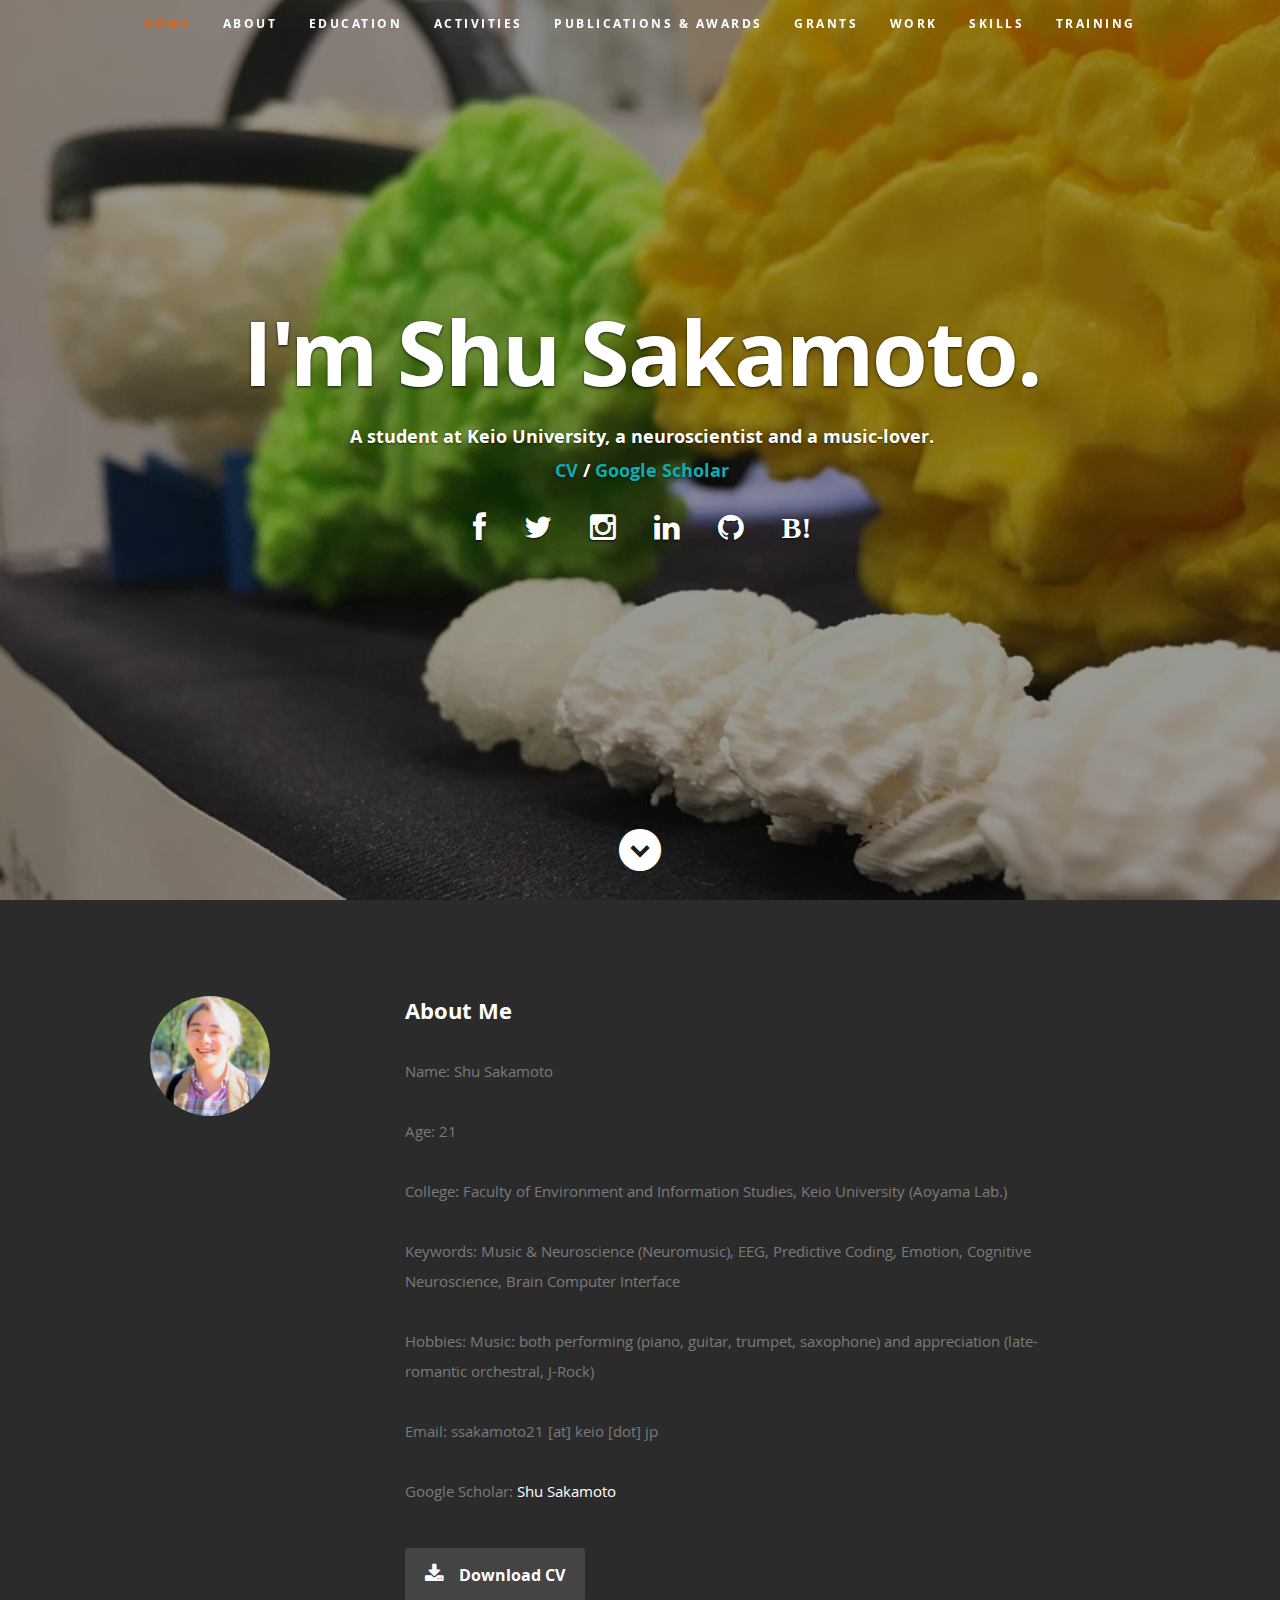
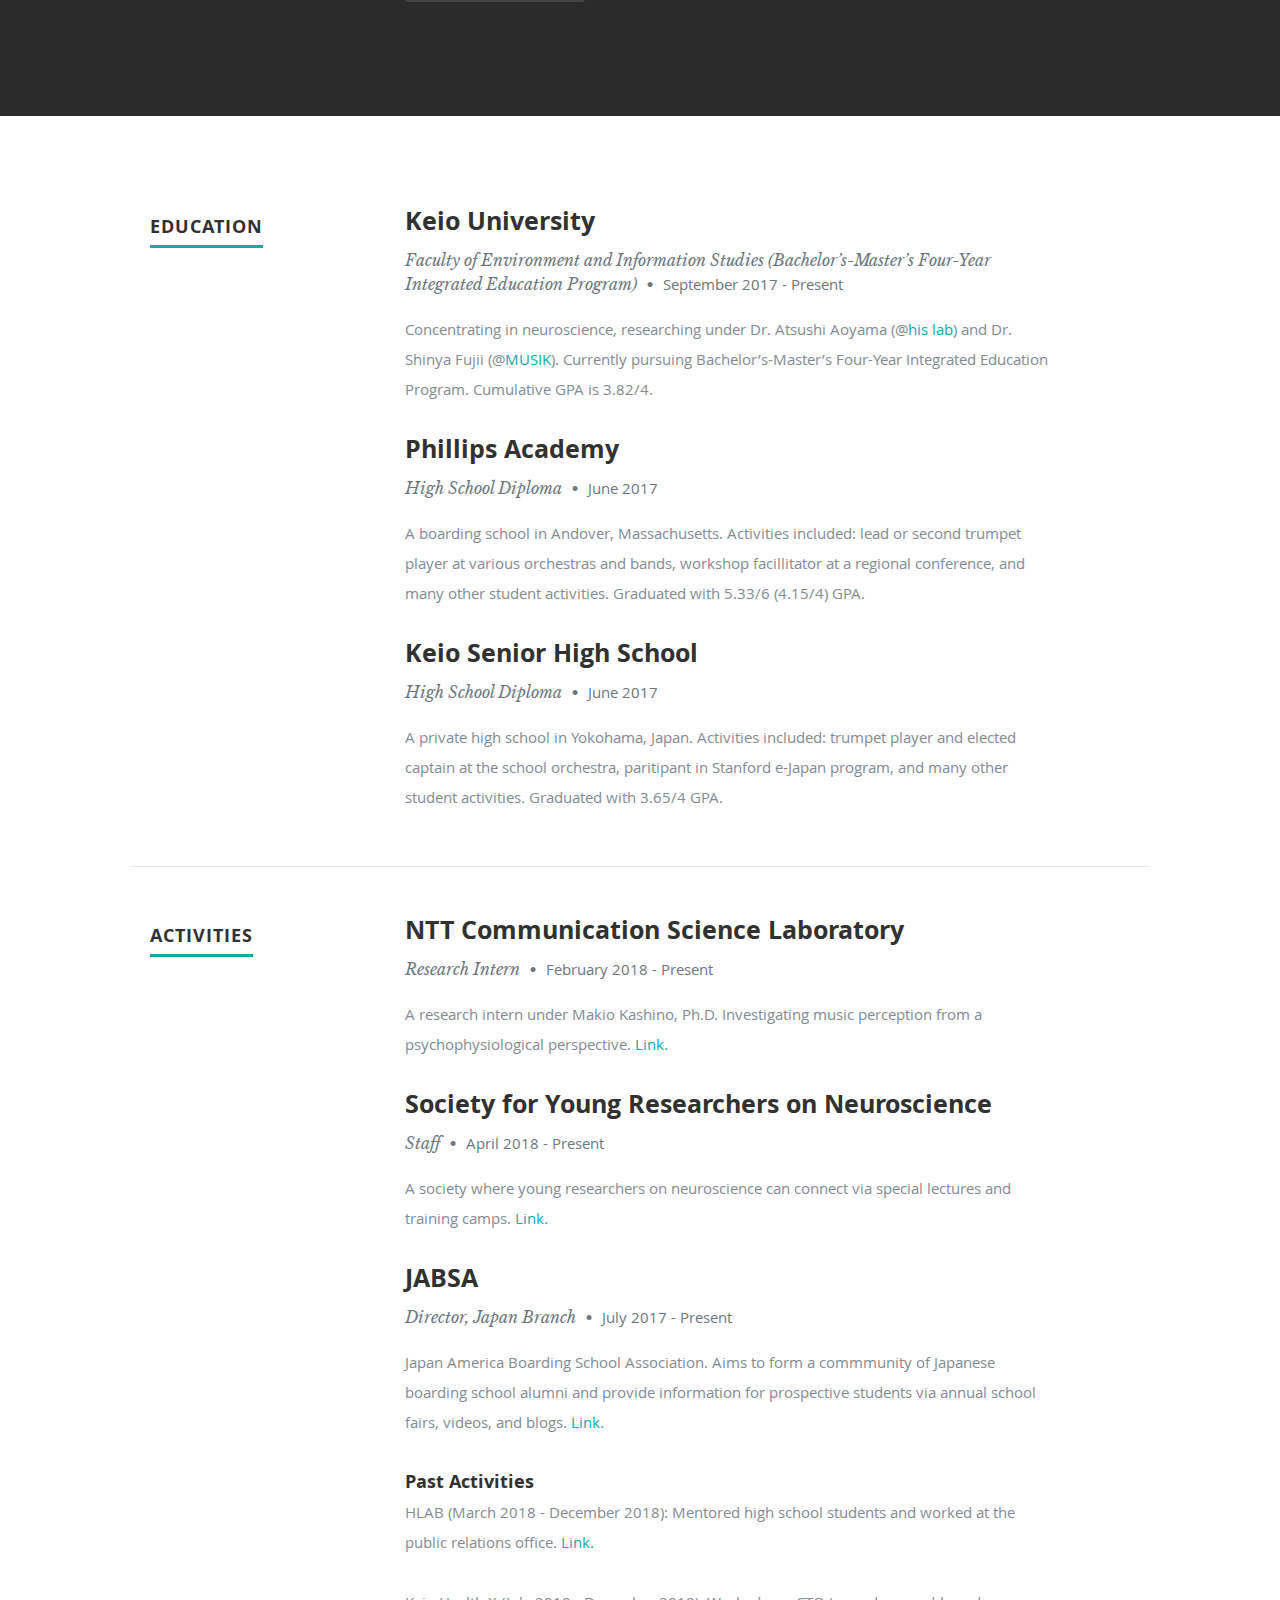
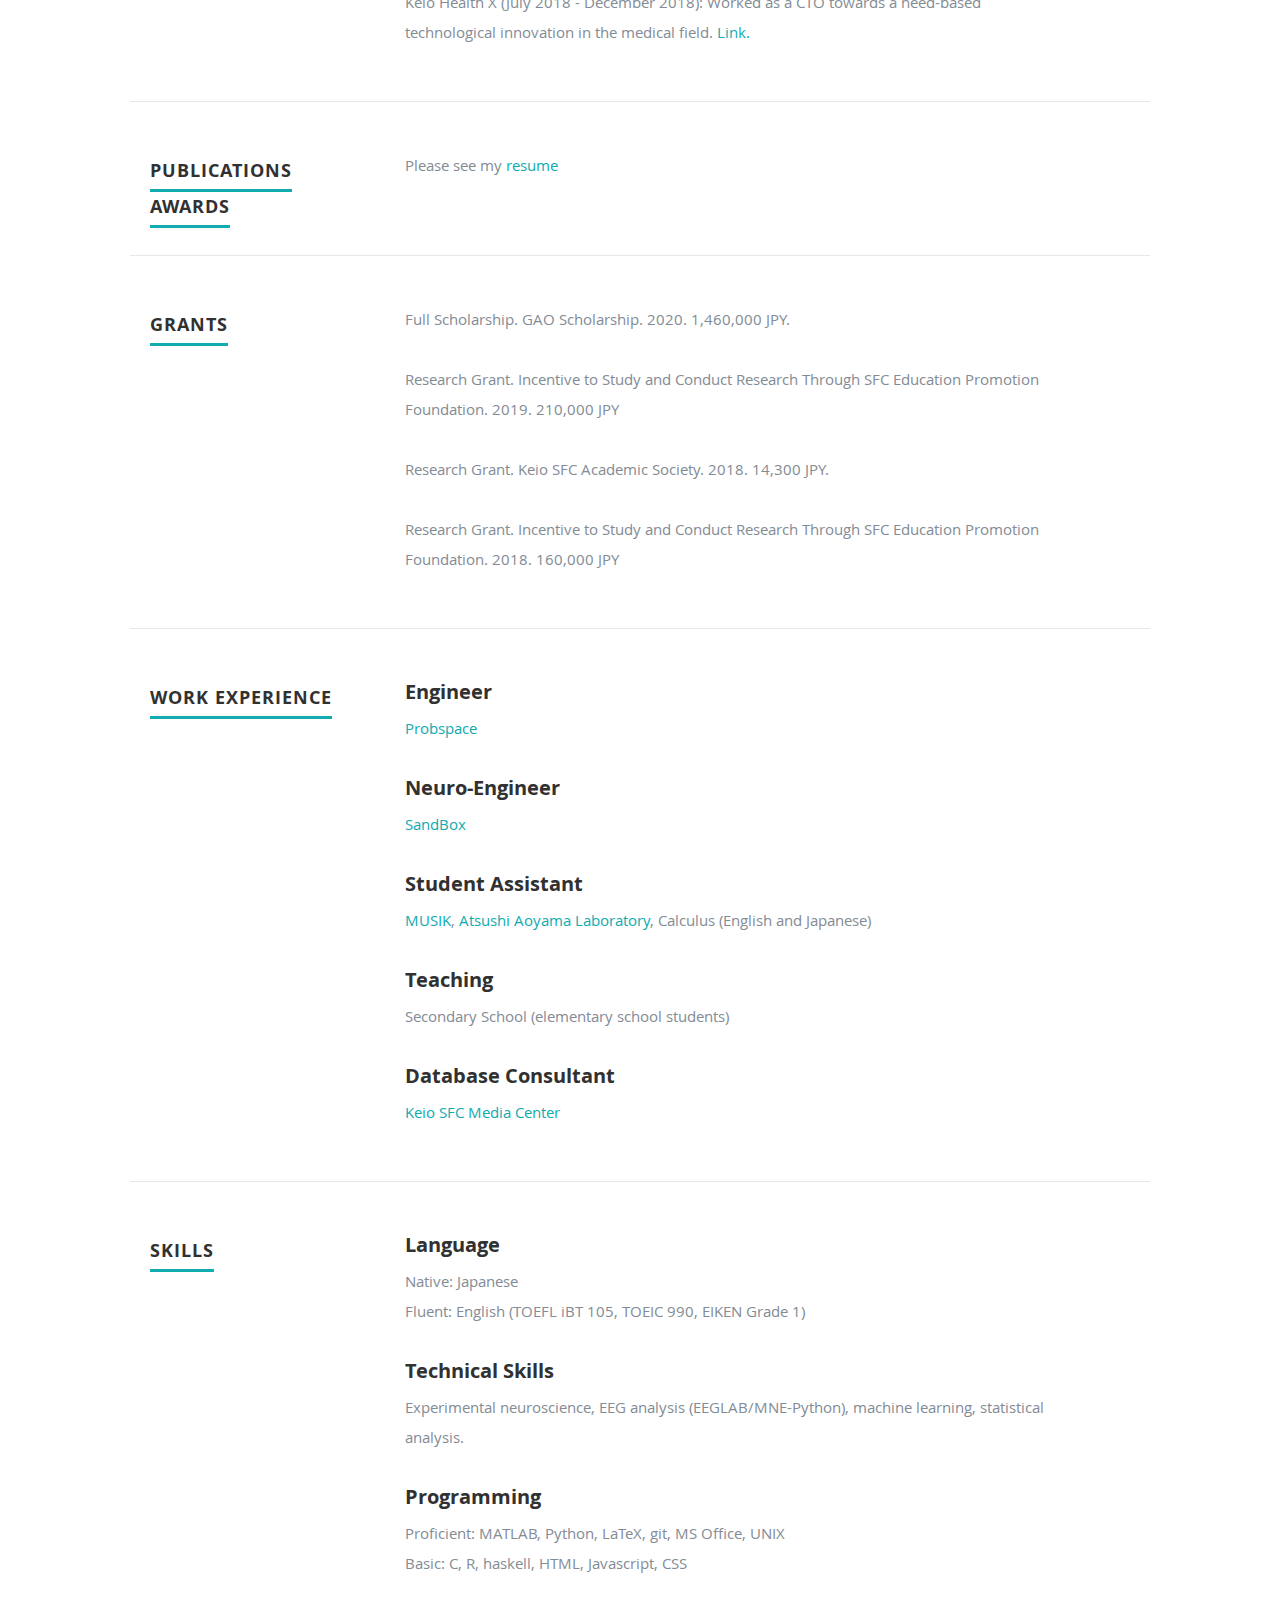
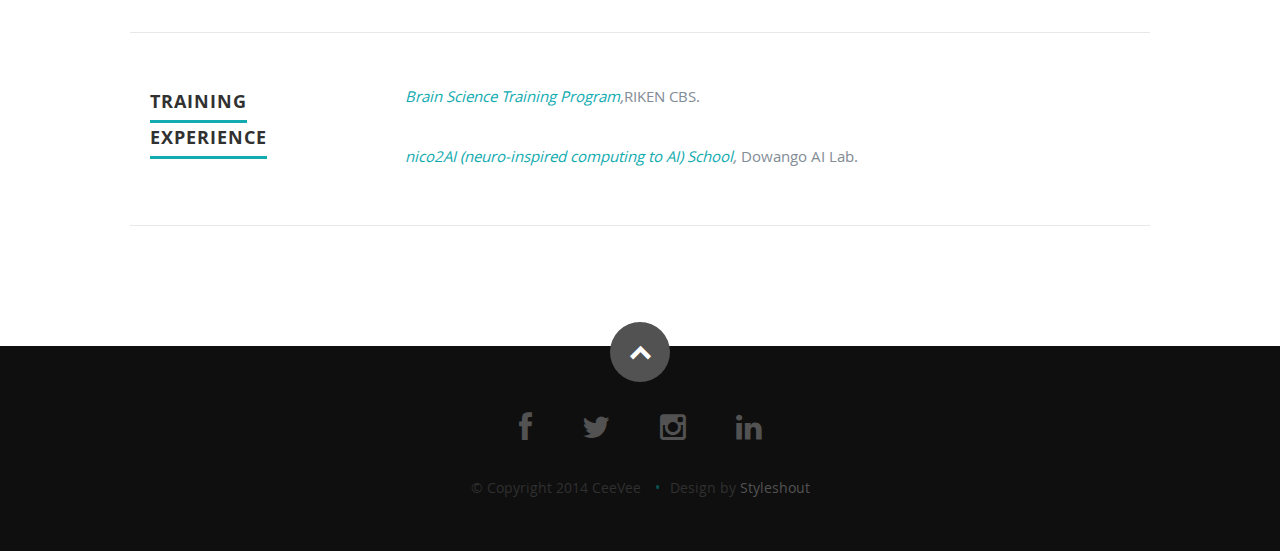
==== index.html @ ab3dbb83 "added grants" ====
<!DOCTYPE html>
<!--[if lt IE 8 ]><html class="no-js ie ie7" lang="en"> <![endif]-->
<!--[if IE 8 ]><html class="no-js ie ie8" lang="en"> <![endif]-->
<!--[if (gte IE 8)|!(IE)]><!-->
<html class="no-js" lang="en">
<!--<![endif]-->

<head>

   <!-- Global site tag (gtag.js) - Google Analytics -->
   <script async src="https://www.googletagmanager.com/gtag/js?id=UA-128370034-1"></script>
   <script>
      window.dataLayer = window.dataLayer || [];
      function gtag() { dataLayer.push(arguments); }
      gtag('js', new Date());

      gtag('config', 'UA-128370034-1');
   </script>

   <!--- Basic Page Needs
   ================================================== -->
   <meta charset="utf-8">
   <title>Shu Sakamoto - a Neuroscience Student at Keio SFC</title>
   <meta name="description"
      content="Shu Sakamoto is a student at Keio Univeristy SFC studying the relationship between music and brain. 坂本嵩は慶應義塾大学環境情報学部 (慶応SFC) で脳科学と音楽の関係について研究する学生です。">
   <meta name="keyword"
      content="坂本嵩, Shu Sakamoto, 慶応, 慶應, Keio, SFC, 慶応SFC, 慶應SFC, 脳科学, Neuroscience, 音楽, Music, Aoyama lab, 青山敦研究室, 青山研">
   <meta name="author" content="Shu Sakamoto">
   <meta property="og:title" content="Shu Sakamoto - a Neuroscience Student at Keio SFC" />
   <meta property="og:type" content="website" />
   <meta property="og:url" content="http://mosh-shu.gituhub.io" />
   <meta property="og:image" content="https://mosh-shu.github.io/images/profilepic.jpg" />
   <meta property="og:site_name" content="Shu Sakamoto - a Neuroscience Student at Keio SFC" />
   <meta property="og:description"
      content="Shu Sakamoto is a student at Keio Univeristy SFC studying the relationship between music and brain. 坂本嵩は慶應義塾大学環境情報学部 (慶応SFC) で脳科学と音楽の関係について研究する学生です。" />
   <meta name="twitter:card" content="summary_large_image" />
   <meta name="twitter:site" content="@mosh_shu" />
   <meta name="twitter:domain" content="mosh-shu.github.io" />
   <meta name="twitter:title" content="Shu Sakamoto - a Neuroscience Student at Keio SFC" />
   <meta name="twitter:description"
      content="Shu Sakamoto is a student at Keio Univeristy SFC studying the relationship between music and brain. 坂本嵩は慶應義塾大学環境情報学部 (慶応SFC) で脳科学と音楽の関係について研究する学生です。" />

   <!-- Mobile Specific Metas
   ================================================== -->
   <meta name="viewport" content="width=device-width, initial-scale=1, maximum-scale=1">

   <!-- CSS
    ================================================== -->
   <link rel="stylesheet" href="css/default.css">
   <link rel="stylesheet" href="css/layout.css">
   <link rel="stylesheet" href="css/media-queries.css">
   <link rel="stylesheet" href="css/magnific-popup.css">

   <!-- Script
   ================================================== -->
   <script src="js/modernizr.js"></script>

   <!-- Favicons
	================================================== -->
   <link rel="shortcut icon" href="favicon.png">

</head>

<body>

   <!-- Header
   ================================================== -->
   <header id="home">

      <nav id="nav-wrap">

         <a class="mobile-btn" href="#nav-wrap" title="Show navigation">Show navigation</a>
         <a class="mobile-btn" href="#" title="Hide navigation">Hide navigation</a>

         <ul id="nav" class="nav">
            <li class="current"><a class="smoothscroll" href="#home">Home</a></li>
            <li><a class="smoothscroll" href="#about">About</a></li>
            <li><a class="smoothscroll" href="#education">Education</a></li>
            <li><a class="smoothscroll" href="#activities">Activities</a></li>
            <li><a class="smoothscroll" href="#publication">Publications & Awards</a></li>
            <li><a class="smoothscroll" href="#grants">Grants</a></li>
            <li><a class="smoothscroll" href="#work">Work</a></li>
            <li><a class="smoothscroll" href="#skills">Skills</a></li>
            <li><a class="smoothscroll" href="#training">Training</a></li>
         </ul> <!-- end #nav -->

      </nav> <!-- end #nav-wrap -->

      <div class="row banner">
         <div class="banner-text">
            <h1 class="responsive-headline">I'm Shu Sakamoto.</h1>
            <h2>A student at Keio University, a neuroscientist and a music-lover. <br>
               <a href="./academic-cv.pdf" target="_blank" rel="noopener noreferrer">CV</a> /
               <a href="https://scholar.google.com/citations?user=QWinXG8AAAAJ&hl=ja&oi=sra" target="_blank"
                  rel="noopener noreferrer"> Google Scholar</a>
            </h2>
            <ul class="social">
               <li><a href="https://www.facebook.com/moshshu" target="_blank" rel="noopener noreferrer"><i
                        class="fa fa-facebook"></i></a></li>
               <li><a href="https://twitter.com/mosh_shu" target="_blank" rel="noopener noreferrer"><i
                        class="fa fa-twitter"></i></a></li>
               <li><a href="https://www.instagram.com/mosh_shu/" target="_blank" rel="noopener noreferrer"><i
                        class="fa fa-instagram"></i></a></li>
               <li><a href="https://www.linkedin.com/in/shu-sakamoto-391921139/" target="_blank"
                     rel="noopener noreferrer"><i class="fa fa-linkedin"></i></a></li>
               <li><a href="https://www.github.com/mosh-shu" target="_blank" rel="noopener noreferrer"><i
                        class="fa fa-github"></i></a></li>
               <li><a href="https://mosh-shu.hatenablog.com/" target="_blank" rel="noopener noreferrer"><span
                        style="font-weight : bold;font-family:Verdana">B!</span></a></li>
            </ul>
         </div>
      </div>

      <p class=" scrolldown">
         <a class="smoothscroll" href="#about"><i class="icon-down-circle"></i></a>
      </p>

   </header> <!-- Header End -->


   <!-- About Section
   ================================================== -->
   <section id="about">

      <div class="row">

         <div class="three columns">

            <img class="profile-pic" src="images/profilepic.jpg" alt="" />

         </div>

         <div class="nine columns main-col">

            <h2>About Me</h2>

            <p>
               <p>Name: Shu Sakamoto </p>
               <p>Age: 21 </p>
               <p>College: Faculty of Environment and Information Studies, Keio University (Aoyama Lab.) </p>
               <p>Keywords: Music & Neuroscience (Neuromusic), EEG, Predictive Coding, Emotion, Cognitive Neuroscience,
                  Brain Computer Interface</p>
               <p>Hobbies: Music: both performing (piano, guitar, trumpet, saxophone) and appreciation (late-romantic
                  orchestral, J-Rock) </p>
               <p>Email: ssakamoto21 [at] keio [dot] jp</p>
               <p>Google Scholar: <a href="https://scholar.google.com/citations?user=QWinXG8AAAAJ&hl=ja&oi=sra"
                     target="_blank" rel="noopener noreferrer">Shu
                     Sakamoto</a></p>
            </p>

            <div class="row">

               <div class="columns download">
                  <p>
                     <a href="./academic-cv.pdf" target="_blank" rel="noopener noreferrer" class="button"><i
                           class="fa fa-download"></i>Download CV</a>
                  </p>
               </div>
            </div> <!-- end row -->

         </div> <!-- end .main-col -->

      </div>

   </section> <!-- About Section End-->


   <!-- Resume Section
   ================================================== -->
   <section id="resume">

      <!-- Education
      ------------------------------------------------->
      <div class="row education">

         <div class="three columns header-col">
            <h1 id="education"><span>Education</span></h1>
         </div>

         <div class="nine columns main-col">

            <div class="row item">

               <div class="twelve columns">

                  <h3>Keio University</h3>
                  <p class="info">Faculty of Environment and Information Studies (Bachelor’s-Master’s Four-Year
                     Integrated Education Program) <span>&bull;</span> <em class="date">September 2017 - Present</em>
                  </p>

                  <p>
                     Concentrating in neuroscience, researching under Dr. Atsushi Aoyama (@<a
                        href="https://brain.sfc.keio.ac.jp/">his lab</a>) and Dr. Shinya Fujii (@<a
                        href="https://neuromusic.sfc.keio.ac.jp/">MUSIK</a>). Currently pursuing Bachelor’s-Master’s
                     Four-Year Integrated Education Program. Cumulative GPA is 3.82/4.
                  </p>

               </div>

            </div> <!-- item end -->

            <div class="row item">

               <div class="twelve columns">

                  <h3>Phillips Academy</h3>
                  <p class="info">High School Diploma <span>&bull;</span> <em class="date">June 2017</em></p>

                  <p>
                     A boarding school in Andover, Massachusetts. Activities included: lead or second trumpet player at
                     various orchestras and bands, workshop facillitator at a regional conference, and many other
                     student activities. Graduated with 5.33/6 (4.15/4) GPA.
                  </p>

               </div>

            </div> <!-- item end -->

            <div class="row item">

               <div class="twelve columns">

                  <h3>Keio Senior High School</h3>
                  <p class="info">High School Diploma <span>&bull;</span> <em class="date">June 2017</em></p>

                  <p>
                     A private high school in Yokohama, Japan. Activities included: trumpet player and elected captain
                     at the school orchestra, paritipant in Stanford e-Japan program, and many other student activities.
                     Graduated with 3.65/4 GPA.
                  </p>

               </div>

            </div> <!-- item end -->
         </div> <!-- main-col end -->

      </div> <!-- End Education -->


      <!-- Activities
      ----------------------------------------------- -->
      <div class="row work">

         <div class="three columns header-col">
            <h1 id="activities"><span>Activities</span></h1>
         </div>

         <div class="nine columns main-col">

            <!-- <div class="row item">

               <div class="twelve columns">

                  <h3>Atsushi Aoyama Laboratory</h3>
                  <p class="info">Mentor, Student Assistant <span>&bull;</span> <em class="date">September 2018 - Present (member since sep. 2017) </em></p>

                  <p>
                  Laboratory focusing on neural information science, biosignal processing, and multi-modal sensory mechanisms. See publications for more information.
                  </p>

               </div>

            </div>  -->
            <!-- item end -->

            <div class="row item">

               <div class="twelve columns">

                  <h3>NTT Communication Science Laboratory</h3>
                  <p class="info"> Research Intern <span>&bull;</span> <em class="date">February 2018 - Present</em></p>

                  <p>
                     A research intern under Makio Kashino, Ph.D. Investigating music perception from a
                     psychophysiological perspective. <a href="http://www.kecl.ntt.co.jp">Link.</a>
                  </p>

               </div>

            </div> <!-- item end -->

            <div class="row item">

               <div class="twelve columns">

                  <h3>Society for Young Researchers on Neuroscience</h3>
                  <p class="info"> Staff <span>&bull;</span> <em class="date">April 2018 - Present</em></p>

                  <p>
                     A society where young researchers on neuroscience can connect via special lectures and training
                     camps. <a href="http://brainsci.jp">Link. </a>
                  </p>

               </div>

            </div> <!-- item end -->
            <!-- 
            <div class="row item">

                    <div class="twelve columns">
     
                       <h3> HLAB </h3>
                       <p class="info"> Executive Comittee, Public Relations Office <span>&bull;</span> <em class="date">March 2018 - Present</em></p>
     
                       <p>
                       A mentor and a staff at high school students' summer camp. A hands-on experience of social entrepreneurship and community management.
                       </p>
     
                    </div>
     
                 </div>  -->
            <!-- item end -->

            <!-- <div class="row item">

                <div class="twelve columns">
    
                    <h3> Keio Health X </h3>
                    <p class="info"> CTO <span>&bull;</span> <em class="date">July 2018 - Present</em></p>
    
                    <p>
                    A leading student-venture group for medical device development that solves practical needs in clinical fields, fully supported by professors mainly from Keio Medical School.
                    </p>
    
                </div>
    
            </div>  -->
            <!-- item end -->

            <div class="row item">

               <div class="twelve columns">

                  <h3>JABSA</h3>
                  <p class="info">Director, Japan Branch <span>&bull;</span> <em class="date">July 2017 - Present</em>
                  </p>

                  <p>
                     Japan America Boarding School Association. Aims to form a commmunity of Japanese boarding school
                     alumni and provide information for prospective students via annual school fairs, videos, and blogs.
                     <a href="https:/www.jabsa.org">Link.</a>
                  </p>

               </div>

            </div> <!-- item end -->

            <div class="row item">

               <div class="twelve columns">

                  <h5> Past Activities </h5>

                  <p>HLAB (March 2018 - December 2018): Mentored high school students and worked at the public relations
                     office. <a href="https://h-lab.co">Link.</a></p>
                  <p>Keio Health X (July 2018 - December 2018): Worked as a CTO towards a need-based technological
                     innovation in the medical field. <a href="https://www.keio-healthx.com/">Link. </a></p>

               </div>


            </div>

         </div> <!-- main-col end -->



      </div> <!-- End Activities -->


      <!-- Publications
      ----------------------------------------------- -->
      <div class="row work">

         <div class="three columns header-col">
            <h1 id="publication"><span>Publications</span></h1>
            <h1><span>Awards</span></h1>
         </div>

         <div class="nine columns main-col">
            <p> Please see my <a href="./academic-cv.pdf">resume</a> </p>

         </div>

      </div> <!-- End publications -->

      <!-- Grants
      ----------------------------------------------- -->
      <div class="row work">

         <div class="three columns header-col">
            <h1 id="grants"><span>Grants</span></h1>
         </div>

         <div class="nine columns main-col">
            <p>Full Scholarship. GAO Scholarship. 2020. 1,460,000 JPY.</p>
            <p>Research Grant. Incentive to Study and Conduct Research Through SFC Education Promotion Foundation. 2019.
               210,000 JPY</p>
            <p>Research Grant. Keio SFC Academic Society. 2018. 14,300 JPY.</p>
            <p>Research Grant. Incentive to Study and Conduct Research Through SFC Education Promotion Foundation. 2018.
               160,000 JPY</p>

         </div> <!-- main-col end -->

      </div> <!-- End grants -->


      <!-- Work Experience
      ----------------------------------------------- -->
      <div class="row work">

         <div class="three columns header-col">
            <h1 id="work"><span>Work Experience</span></h1>
         </div>

         <div class="nine columns main-col">
            <h4><span>Engineer</span></h4>
            <p><a href="https://prob.space/">Probspace</a></p>
            <h4><span>Neuro-Engineer</span></h4>
            <p><a href="https://www.sandbox-inc.com/">SandBox</a></p>
            <h4><span>Student Assistant</span></h4>
            <p><a href="https://neuromusic.sfc.keio.ac.jp">MUSIK</a>, <a href="https:/brain.sfc.keio.ac.jp">Atsushi
                  Aoyama Laboratory</a>, Calculus (English and Japanese)</p>
            <h4><span>Teaching</span></h4>
            <p>Secondary School (elementary school students)</p>
            <h4><span>Database Consultant</span></h4>
            <p><a href="http://www.sfc.lib.keio.ac.jp/">Keio SFC Media Center</a></p>

         </div> <!-- main-col end -->

      </div> <!-- End work experience -->

      <!-- Skills
      ----------------------------------------------- -->
      <div class="row work">

         <div class="three columns header-col">
            <h1 id="skills"><span>Skills</span></h1>
         </div>

         <div class="nine columns main-col">
            <h4><span>Language</span></h4>
            <p>Native: Japanese<br>
               Fluent: English (TOEFL iBT 105, TOEIC 990, EIKEN Grade 1)</p>
            <h4><span>Technical Skills</span></h4>
            <p>Experimental neuroscience, EEG analysis (EEGLAB/MNE-Python), machine learning, statistical analysis. </p>
            <h4>Programming</h4>
            <p>Proficient: MATLAB, Python, LaTeX, git, MS Office, UNIX <br>
               Basic: C, R, haskell, HTML, Javascript, CSS</p>
            <!-- <div class="bars">
   
                  <ul class="skills">
                     <li><span class="bar-expand photoshop"></span><em>Photoshop</em></li>
                     <li><span class="bar-expand illustrator"></span><em>Illustrator</em></li>
                     <li><span class="bar-expand wordpress"></span><em>Wordpress</em></li>
                     <li><span class="bar-expand css"></span><em>CSS</em></li>
                     <li><span class="bar-expand html5"></span><em>HTML5</em></li>
                     <li><span class="bar-expand jquery"></span><em>jQuery</em></li>
                  </ul>
   
               </div>end skill-bars -->

         </div> <!-- main-col end -->

      </div> <!-- End skills -->


      <!-- Training Experiences
   ----------------------------------------------- -->
      <div class="row work">

         <div class="three columns header-col">
            <h1 id="training"><span>Training</span></h1>
            <h1><span>Experience</span></h1>
         </div>

         <div class="nine columns main-col">
            <p><i><a href="https://cbs.riken.jp/jp/TP/index.html">Brain Science Training Program</a>,</i>RIKEN CBS.</p>
            <p><i><a href="http://nico2.ai/">nico2AI (neuro-inspired computing to AI) School</a>, </i> Dowango AI Lab.
            </p>

         </div> <!-- main-col end -->

      </div> <!-- End Training Experiences -->

   </section> <!-- Resume Section End-->

   <!-- footer
   ================================================== -->
   <footer>

      <div class="row">

         <div class="twelve columns">

            <ul class="social-links">
               <li><a href="https://www.facebook.com/moshshu"><i class="fa fa-facebook"></i></a></li>
               <li><a href="https://twitter.com/mosh_shu"><i class="fa fa-twitter"></i></a></li>
               <li><a href="https://www.instagram.com/mosh_shu/"><i class="fa fa-instagram"></i></a></li>
               <li><a href="https://www.linkedin.com/in/shu-sakamoto-391921139/"><i class="fa fa-linkedin"></i></a></li>
            </ul>

            <ul class="copyright">
               <li>&copy; Copyright 2014 CeeVee</li>
               <li>Design by <a href="http://www.styleshout.com/" title="Styleshout" target="_blank">Styleshout</a></li>
            </ul>

         </div>

         <div id="go-top"><a class="smoothscroll" title="Back to Top" href="#home"><i class="icon-up-open"></i></a>
         </div>

      </div>

   </footer> <!-- Footer End-->

   <!-- Java Script
   ================================================== -->
   <script src="http://ajax.googleapis.com/ajax/libs/jquery/1.10.2/jquery.min.js"></script>
   <script>window.jQuery || document.write('<script src="js/jquery-1.10.2.min.js"><\/script>')</script>
   <script type="text/javascript" src="js/jquery-migrate-1.2.1.min.js"></script>

   <script src="js/jquery.flexslider.js"></script>
   <script src="js/waypoints.js"></script>
   <script src="js/jquery.fittext.js"></script>
   <script src="js/magnific-popup.js"></script>
   <script src="js/init.js"></script>

</body>

</html>
---- css/default.css ----
/*
=====================================================================
*   Ceevee v1.0 Default Stylesheet
*   url: styleshout.com
*   03-17-2014
=====================================================================

TOC:
a. Webfonts and Icon fonts
b. Reset
c. Default Styles
   1. Basic
   2. Typography
   3. Links
   4. Images
   5. Buttons
   6. Forms
d. Grid
e. Others
   1. Clearing
   2. Misc

=====================================================================  */

/* ------------------------------------------------------------------ */
/* a. Webfonts and Icon fonts
 ------------------------------------------------------------------ */

@import url("fonts.css");
@import url("fontello/css/fontello.css");
@import url("font-awesome/css/font-awesome.min.css");

/* ------------------------------------------------------------------
/* b. Reset
      Adapted from:
      Normalize.css - https://github.com/necolas/normalize.css/
      HTML5 Doctor Reset - html5doctor.com/html-5-reset-stylesheet/
/* ------------------------------------------------------------------ */

html, body, div, span, object, iframe,
h1, h2, h3, h4, h5, h6, p, blockquote, pre,
abbr, address, cite, code,
del, dfn, em, img, ins, kbd, q, samp,
small, strong, sub, sup, var,
b, i,
dl, dt, dd, ol, ul, li,
fieldset, form, label, legend,
table, caption, tbody, tfoot, thead, tr, th, td,
article, aside, canvas, details, figcaption, figure,
footer, header, hgroup, menu, nav, section, summary,
time, mark, audio, video {
   margin: 0;
   padding: 0;
   border: 0;
   outline: 0;
   font-size: 100%;
   vertical-align: baseline;
   background: transparent;
}

article,aside,details,figcaption,figure,
footer,header,hgroup,menu,nav,section {
   display: block;
}

audio,
canvas,
video {
   display: inline-block;
}

audio:not([controls]) {
   display: none;
   height: 0;
}

[hidden] { display: none; }

code, kbd, pre, samp {
   font-family: monospace, serif;
   font-size: 1em;
}

pre {
   white-space: pre;
   white-space: pre-wrap;
   word-wrap: break-word;
}

blockquote, q { quotes: &#8220 &#8220; }

blockquote:before, blockquote:after,
q:before, q:after {
   content: '';
   content: none;
}

ins {
   background-color: #ff9;
   color: #000;
   text-decoration: none;
}

mark {
   background-color: #A7F4F6;
   color: #555;
}

del { text-decoration: line-through; }

abbr[title], dfn[title] {
   border-bottom: 1px dotted;
   cursor: help;
}

table {
   border-collapse: collapse;
   border-spacing: 0;
}


/* ------------------------------------------------------------------ */
/* c. Default and Basic Styles
      Adapted from:
      Skeleton CSS Framework - http://www.getskeleton.com/
      Typeplate Typographic Starter Kit - http://typeplate.com/
/* ------------------------------------------------------------------ */

/*  1. Basic  ------------------------------------------------------- */

*,
*:before,
*:after {
   -moz-box-sizing: border-box;
   -webkit-box-sizing: border-box;
   box-sizing: border-box;
}

html {
   font-size: 62.5%;
   -webkit-font-smoothing: antialiased;
}

body {
   background: #fff;
   font-family: 'opensans-regular', sans-serif;
   font-weight: normal;
   font-size: 15px;
   line-height: 30px;
	color: #838C95;

   -webkit-font-smoothing: antialiased; /* Fix for webkit rendering */
	-webkit-text-size-adjust: 100%;
}

/*  2. Typography
       Vertical rhythm with leading derived from 6
--------------------------------------------------------------------- */

h1, h2, h3, h4, h5, h6 {
   color: #313131;
	font-family: 'opensans-bold', sans-serif;
   font-weight: normal;
}
h1 a, h2 a, h3 a, h4 a, h5 a, h6 a { font-weight: inherit; }
h1 { font-size: 38px; line-height: 42px; margin-bottom: 12px; letter-spacing: -1px; }
h2 { font-size: 28px; line-height: 36px; margin-bottom: 6px; }
h3 { font-size: 22px; line-height: 30px; margin-bottom: 12px; }
h4 { font-size: 20px; line-height: 30px; margin-bottom: 6px; }
h5 { font-size: 18px; line-height: 30px; }
h6 { font-size: 14px; line-height: 30px; }
.subheader { }

p { margin: 0 0 30px 0; }
p img { margin: 0; }
p.lead {
   font: 19px/36px 'opensans-light', sans-serif;
   margin-bottom: 18px;
}

/* for 'em' and 'strong' tags, font-size and line-height should be same with
the body tag due to rendering problems in some browsers */
em { font: 15px/30px 'opensans-italic', sans-serif; }
strong, b { font: 15px/30px 'opensans-bold', sans-serif; }
small { font-size: 11px; line-height: inherit; }

/*	Blockquotes */
blockquote {
   margin: 30px 0px;
   padding-left: 40px;
   position: relative;
}
blockquote:before {
   content: "\201C";
   opacity: 0.45;
   font-size: 80px;
   line-height: 0px;
   margin: 0;
   font-family: arial, sans-serif;

   position: absolute;
   top:  30px;
	left: 0;
}
blockquote p {
   font-family: 'librebaskerville-italic', serif;
   padding: 0;
   font-size: 18px;
   line-height: 36px;
}
blockquote cite {
   display: block;
   font-size: 12px;
   font-style: normal;
   line-height: 18px;
}
blockquote cite:before { content: "\2014 \0020"; }
blockquote cite a,
blockquote cite a:visited { color: #8B9798; border: none }

/* ---------------------------------------------------------------------
/*  Pull Quotes Markup
/*
    <aside class="pull-quote">
		<blockquote>
			<p></p>
		</blockquote>
	 </aside>
/*
/* --------------------------------------------------------------------- */
.pull-quote {
   position: relative;
	padding: 18px 30px 18px 0px;
}
.pull-quote:before,
.pull-quote:after {
	height: 1em;
	opacity: 0.45;
	position: absolute;
	font-size: 80px;
   font-family: Arial, Sans-Serif;
}
.pull-quote:before {
	content: "\201C";
	top:  33px;
	left: 0;
}
.pull-quote:after {
	content: '\201D';
	bottom: -33px;
	right: 0;
}
.pull-quote blockquote {
   margin: 0;
}
.pull-quote blockquote:before {
   content: none;
}

/* Abbreviations */
abbr {
   font-family: 'opensans-bold', sans-serif;
	font-variant: small-caps;
	text-transform: lowercase;
   letter-spacing: .5px;
	color: gray;
}
abbr:hover { cursor: help; }

/* drop cap */
.drop-cap:first-letter {
	float: left;
	margin: 0;
	padding: 14px 6px 0 0;
	font-size: 84px;
	font-family: /* Copperplate */ 'opensans-bold', sans-serif;
   line-height: 60px;
	text-indent: 0;
	background: transparent;
	color: inherit;
}

hr { border: solid #E3E3E3; border-width: 1px 0 0; clear: both; margin: 11px 0 30px; height: 0; }


/*  3. Links  ------------------------------------------------------- */

a, a:visited {
   text-decoration: none;
   outline: 0;
   color: #11ABB0;

   -webkit-transition: color .3s ease-in-out;
   -moz-transition: color .3s ease-in-out;
   -o-transition: color .3s ease-in-out;
   transition: color .3s ease-in-out;
}
a:hover, a:focus { color: #313131; }
p a, p a:visited { line-height: inherit; }


/*  4. List  --------------------------------------------------------- */

ul, ol { margin-bottom: 24px; margin-top: 12px; }
ul { list-style: none outside; }
ol { list-style: decimal; }
ol, ul.square, ul.circle, ul.disc { margin-left: 30px; }
ul.square { list-style: square outside; }
ul.circle { list-style: circle outside; }
ul.disc { list-style: disc outside; }
ul ul, ul ol,
ol ol, ol ul { margin: 6px 0 6px 30px; }
ul ul li, ul ol li,
ol ol li, ol ul li { margin-bottom: 6px; }
li { line-height: 18px; margin-bottom: 12px; }
ul.large li { }
li p { }

/* ---------------------------------------------------------------------
/*  Stats Tab Markup

    <ul class="stats-tabs">
		<li><a href="#">[value]<b>[name]</b></a></li>
	 </ul>

    Extend this object into your markup.
/*
/* --------------------------------------------------------------------- */
.stats-tabs {
   padding: 0;
   margin: 24px 0;
}
.stats-tabs li {
	display: inline-block;
	margin: 0 10px 18px 0;
	padding: 0 10px 0 0;
	border-right: 1px solid #ccc;
}
.stats-tabs li:last-child {
	margin: 0;
	padding: 0;
	border: none;
}
.stats-tabs li a {
	display: inline-block;
	font-size: 22px;
	font-family: 'opensans-bold', sans-serif;
   border: none;
   color: #313131;
}
.stats-tabs li a:hover {
   color:#11ABB0;
}
.stats-tabs li a b {
	display: block;
	margin: 6px 0 0 0;
	font-size: 13px;
	font-family: 'opensans-regular', sans-serif;
   color: #8B9798;
}

/* definition list */
dl { margin: 12px 0; }
dt { margin: 0; color:#11ABB0; }
dd { margin: 0 0 0 20px; }

/* Lining Definition Style Markup */
.lining dt,
.lining dd {
	display: inline;
	margin: 0;
}
.lining dt + dt:before,
.lining dd + dt:before {
	content: "\A";
	white-space: pre;
}
.lining dd + dd:before {
	content: ", ";
}
.lining dd:before {
	content: ": ";
	margin-left: -0.2em;
}

/* Dictionary Definition Style Markup */
.dictionary-style dt {
	display: inline;
	counter-reset: definitions;
}
.dictionary-style dt + dt:before {
	content: ", ";
	margin-left: -0.2em;
}
.dictionary-style dd {
	display: block;
	counter-increment: definitions;
}
.dictionary-style dd:before {
	content: counter(definitions, decimal) ". ";
}

/* Pagination */
.pagination {
   margin: 36px auto;
   text-align: center;
}
.pagination ul li {
   display: inline-block;
   margin: 0;
   padding: 0;
}
.pagination .page-numbers {
   font: 15px/18px 'opensans-bold', sans-serif;
   display: inline-block;
   padding: 6px 10px;
   margin-right: 3px;
   margin-bottom: 6px;
	color: #6E757C;
	background-color: #E6E8EB;

	-webkit-transition: all 200ms ease-in-out;
	-moz-transition: all 200ms ease-in-out;
	-o-transition: all 200ms ease-in-out;
	-ms-transition: all 200ms ease-in-out;
	transition: all 200ms ease-in-out;

   -moz-border-radius: 3px;
   -webkit-border-radius: 3px;
   -khtml-border-radius: 3px;
	border-radius: 3px;
}
.pagination .page-numbers:hover {
   background: #838A91;
   color: #fff;
}
.pagination .current,
.pagination .current:hover {
   background-color: #11ABB0;
   color: #fff;
}
.pagination .inactive,
.pagination .inactive:hover {
   background-color: #E6E8EB;
	color: #A9ADB2;
}
.pagination .prev, .pagination .next {}

/*  5. Images  --------------------------------------------------------- */

img {
   max-width: 100%;
   height: auto;
}
img.pull-right { margin: 12px 0px 0px 18px; }
img.pull-left { margin: 12px 18px 0px 0px; }

/*  6. Buttons  --------------------------------------------------------- */

.button,
.button:visited,
button,
input[type="submit"],
input[type="reset"],
input[type="button"] {
   font: 16px/30px 'opensans-bold', sans-serif;
   background: #11ABB0;
   display: inline-block;
	text-decoration: none;
   letter-spacing: 0;
   color: #fff;
	padding: 12px 20px;
	margin-bottom: 18px;
   border: none;
   cursor: pointer;
   height: auto;

   -webkit-transition: all .2s ease-in-out;
	-moz-transition: all .2s ease-in-out;
	-o-transition: all .2s ease-in-out;
	-ms-transition: all .2s ease-in-out;
	transition: all .2s ease-in-out;

   -moz-border-radius: 3px;
   -webkit-border-radius: 3px;
   -khtml-border-radius: 3px;
   border-radius: 3px;
}

.button:hover,
button:hover,
input[type="submit"]:hover,
input[type="reset"]:hover,
input[type="button"]:hover {
   background: #3d4145;
   color: #fff;
}

.button:active,
button:active,
input[type="submit"]:active,
input[type="reset"]:active,
input[type="button"]:active {
   background: #3d4145;
   color: #fff;
}

.button.full-width,
button.full-width,
input[type="submit"].full-width,
input[type="reset"].full-width,
input[type="button"].full-width {
	width: 100%;
	padding-left: 0 !important;
	padding-right: 0 !important;
	text-align: center;
}

/* Fix for odd Mozilla border & padding issues */
button::-moz-focus-inner,
input::-moz-focus-inner {
    border: 0;
    padding: 0;
}


/*  7. Forms  --------------------------------------------------------- */

form { margin-bottom: 24px; }
fieldset { margin-bottom: 24px; }

input[type="text"],
input[type="password"],
input[type="email"],
textarea,
select {
   display: block;
   padding: 18px 15px;
   margin: 0 0 24px 0;
   border: 0;
   outline: none;
   vertical-align: middle;
   min-width: 225px;
	max-width: 100%;
   font-size: 15px;
   line-height: 24px;
	color: #647373;
	background: #D3D9D9;

}

/* select { padding: 0;
   width: 220px;
   } */

input[type="text"]:focus,
input[type="password"]:focus,
input[type="email"]:focus,
textarea:focus {
   color: #B3B7BC;
	background-color: #3d4145;
}

textarea { min-height: 220px; }

label,
legend {
   font: 16px/24px 'opensans-bold', sans-serif;
	margin: 12px 0;
   color: #3d4145;
   display: block;
}
label span,
legend span {
	color: #8B9798;
   font: 14px/24px 'opensans-regular', sans-serif;
}

input[type="checkbox"],
input[type="radio"] {
    font-size: 15px;
    color: #737373;
}

input[type="checkbox"] { display: inline; }

/* ------------------------------------------------------------------ */
/* d. Grid
---------------------------------------------------------------------
   gutter = 40px.
/* ------------------------------------------------------------------ */

/* default
--------------------------------------------------------------- */
.row {
   width: 96%;
   max-width: 1020px;
   margin: 0 auto;
}
/* fixed width for IE8 */
.ie .row { width: 1000px ; }

.narrow .row { max-width: 980px; }

.row .row { width: auto; max-width: none; margin: 0 -20px; }

/* row clearing */
.row:before,
.row:after {
    content: " ";
    display: table;
}
.row:after {
    clear: both;
}

.column, .columns {
   position: relative;
   padding: 0 20px;
   min-height: 1px;
   float: left;
}
.column.centered, .columns.centered  {
    float: none;
    margin: 0 auto;
}

/* removed gutters */
.row.collapsed > .column,
.row.collapsed > .columns,
.column.collapsed, .columns.collapsed  { padding: 0; }

[class*="column"] + [class*="column"]:last-child { float: right; }
[class*="column"] + [class*="column"].end { float: right; }

/* column widths */
.row .one         { width: 8.33333%; }
.row .two         { width: 16.66667%; }
.row .three       { width: 25%; }
.row .four        { width: 33.33333%; }
.row .five        { width: 41.66667%; }
.row .six         { width: 50%; }
.row .seven       { width: 58.33333%; }
.row .eight       { width: 66.66667%; }
.row .nine        { width: 75%; }
.row .ten         { width: 83.33333%; }
.row .eleven      { width: 91.66667%; }
.row .twelve      { width: 100%; }

/* Offsets */
.row .offset-1    { margin-left: 8.33333%; }
.row .offset-2    { margin-left: 16.66667%; }
.row .offset-3    { margin-left: 25%; }
.row .offset-4    { margin-left: 33.33333%; }
.row .offset-5    { margin-left: 41.66667%; }
.row .offset-6    { margin-left: 50%; }
.row .offset-7    { margin-left: 58.33333%; }
.row .offset-8    { margin-left: 66.66667%; }
.row .offset-9    { margin-left: 75%; }
.row .offset-10   { margin-left: 83.33333%; }
.row .offset-11   { margin-left: 91.66667%; }

/* Push/Pull */
.row .push-1      { left: 8.33333%; }
.row .pull-1      { right: 8.33333%; }
.row .push-2      { left: 16.66667%; 	}
.row .pull-2      { right: 16.66667%; }
.row .push-3      { left: 25%; }
.row .pull-3      { right: 25%;	}
.row .push-4      { left: 33.33333%; }
.row .pull-4      { right: 33.33333%; }
.row .push-5      { left: 41.66667%; }
.row .pull-5      { right: 41.66667%; }
.row .push-6      { left: 50%; }
.row .pull-6      { right: 50%; }
.row .push-7      { left: 58.33333%; }
.row .pull-7      { right: 58.33333%; }
.row .push-8      { left: 66.66667%; 	}
.row .pull-8      { right: 66.66667%; }
.row .push-9      { left: 75%; }
.row .pull-9      { right: 75%; }
.row .push-10     { left: 83.33333%; }
.row .pull-10     { right: 83.33333%; }
.row .push-11     { left: 91.66667%; }
.row .pull-11     { right: 91.66667%; }

/* block grids
--------------------------------------------------------------------- */
.bgrid-sixths [class*="column"]   { width: 16.66667%; }
.bgrid-quarters [class*="column"] { width: 25%; }
.bgrid-thirds [class*="column"]   { width: 33.33333%; }
.bgrid-halves [class*="column"]   { width: 50%; }

[class*="bgrid"] [class*="column"] + [class*="column"]:last-child { float: left; }

/* Left clearing for block grid columns - columns that changes width in
different screen sizes. Allows columns with different heights to align
properly.
--------------------------------------------------------------------- */
.first { clear: left; }   /* first column in default screen */
.s-first { clear: none; } /* first column in smaller screens */

/* smaller screens
--------------------------------------------------------------- */
@media only screen and (max-width: 900px) {

   /* block grids on small screens */
   .s-bgrid-sixths [class*="column"]   { width: 16.66667%; }
   .s-bgrid-quarters [class*="column"] { width: 25%; }
   .s-bgrid-thirds [class*="column"]   { width: 33.33333%; }
   .s-bgrid-halves [class*="column"]   { width: 50%; }

   /* block grids left clearing */
   .first { clear: none; }
   .s-first { clear: left; }

}

/* mobile wide/smaller tablets
--------------------------------------------------------------- */
@media only screen and (max-width: 767px) {

   .row {
	   width: 460px;
	   margin: 0 auto;
      padding: 0;
	}
   .column, .columns {
	   width: auto !important;
	   float: none;
	   margin-left: 0;
	   margin-right: 0;
      padding: 0 30px;
   }
   .row .row { width: auto; max-width: none; margin: 0 -30px; }

   [class*="column"] + [class*="column"]:last-child { float: none; }
   [class*="bgrid"] [class*="column"] + [class*="column"]:last-child { float: none; }

   /* Offsets */
   .row .offset-1    { margin-left: 0%; }
   .row .offset-2    { margin-left: 0%; }
   .row .offset-3    { margin-left: 0%; }
   .row .offset-4    { margin-left: 0%; }
   .row .offset-5    { margin-left: 0%; }
   .row .offset-6    { margin-left: 0%; }
   .row .offset-7    { margin-left: 0%; }
   .row .offset-8    { margin-left: 0%; }
   .row .offset-9    { margin-left: 0%; }
   .row .offset-10   { margin-left: 0%; }
   .row .offset-11   { margin-left: 0%; }
}

/* mobile narrow
--------------------------------------------------------------- */
@media only screen and (max-width: 460px) {

   .row { width: auto; }

}

/* larger screens
--------------------------------------------------------------- */
@media screen and (min-width: 1200px) {

   .wide .row { max-width: 1180px; }

}

/* ------------------------------------------------------------------ */
/* e. Others
/* ------------------------------------------------------------------ */

/*  1. Clearing
    (http://nicolasgallagher.com/micro-clearfix-hack/
--------------------------------------------------------------------- */

.cf:before,
.cf:after {
    content: " ";
    display: table;
}
.cf:after {
    clear: both;
}

/*  2. Misc -------------------------------------------------------- */

.remove-bottom { margin-bottom: 0 !important; }
.half-bottom { margin-bottom: 12px !important; }
.add-bottom { margin-bottom: 24px !important; }
.no-border { border: none; }

.text-center  { text-align: center !important; }
.text-left    { text-align: left !important; }
.text-right   { text-align: right !important; }
.pull-left    { float: left !important; }
.pull-right   { float: right !important; }
.align-center {
	margin-left: auto !important;
	margin-right: auto !important;
	text-align: center !important;
}
---- css/layout.css ----
p.indent{
	padding-left:1em;
	text-indent:-1em;
} /* burasage indent

/*
=====================================================================
*   Ceevee v1.0 Layout Stylesheet
*   url: styleshout.com
*   03-18-2014
=====================================================================

   TOC:
   a. General Styles
   b. Header Styles
   c. About Section
   d. Resume Section
   e. Portfolio Section
   f. Call To Action Section
   g. Testimonials Section
   h. Contact Section
   i. Footer

===================================================================== */

/* ------------------------------------------------------------------ */
/* a. General Styles
/* ------------------------------------------------------------------ */

body { background: #0f0f0f; }

/* ------------------------------------------------------------------ */
/* b. Header Styles
/* ------------------------------------------------------------------ */

header{
   position: relative;
   height: 800px;
   min-height: 500px;
   width: 100%;
   background: #161415 url(../images/header-background.jpg) no-repeat top center;
   background-size: cover !important;
	-webkit-background-size: cover !important;
   text-align: center;
   overflow: hidden;
}

/* vertically center banner section */
header:before {
   content: '';
   display: inline-block;
   vertical-align: middle;
   height: 100%;
}
header .banner {
   display: inline-block;
   vertical-align: middle;
   margin: 0 auto;
   width: 85%;
   padding-bottom: 30px;
   text-align: center;
}

header .banner-text { width: 100%; }
header .banner-text h1 {
   font: 90px/1.1em 'opensans-bold', sans-serif;
   color: #fff;
   letter-spacing: -2px;
   margin: 0 auto 18px auto;
   text-shadow: 0px 1px 3px rgba(0, 0, 0, .8);
}
header .banner-text h2 {
   font: 18px/1.9em 'opensans-bold', sans-serif;
   color: #fff;
   margin: 0 auto;
   width: 70%;
   text-shadow: 0px 1px 2px rgba(0, 0, 0, .5);
}
header .banner-text h3 span,
header .banner-text h3 a {
   color: #fff;
}
header .banner-text hr {
   width: 60%;
   margin: 18px auto 24px auto;
   border-color: #2F2D2E;
   border-color: rgba(150, 150, 150, .1);
}

/* header social links */
header .social {
   margin: 24px 0;
   padding: 0;
   font-size: 30px;
   text-shadow: 0px 1px 2px rgba(0, 0, 0, .8);
}
header .social li {
   display: inline-block;
   margin: 0 15px;
   padding: 0;
}
header .social li a { color: #fff; }
header .social li a:hover { color: #11ABB0; }

/* scrolldown link */
header .scrolldown a {
   position: absolute;
   bottom: 30px;
   left: 50%;
   margin-left: -29px;
   color: #fff;
   display: block;
   height: 42px;
   width: 42px;
   font-size: 42px;
   line-height: 42px;
   color: #fff;
   border-radius: 100%;

   -webkit-transition: all .3s ease-in-out;
   -moz-transition: all .3s ease-in-out;
   -o-transition: all .3s ease-in-out;
   transition: all .3s ease-in-out;
}
header .scrolldown a:hover { color: #11ABB0; }

/* primary navigation
--------------------------------------------------------------------- */
#nav-wrap ul, #nav-wrap li, #nav-wrap a {
	 margin: 0;
	 padding: 0;
	 border: none;
	 outline: none;
}

/* nav-wrap */
#nav-wrap {
   font: 12px 'opensans-bold', sans-serif;
   width: 100%;
   text-transform: uppercase;
   letter-spacing: 2.5px;
   margin: 0 auto;
   z-index: 100;
   position: fixed;
   left: 0;
   top: 0;
}
.opaque { background-color: #333; }

/* hide toggle button */
#nav-wrap > a.mobile-btn { display: none; }

ul#nav {
   min-height: 48px;
   width: auto;

   /* center align the menu */
   text-align: center;
}
ul#nav li {
   position: relative;
   list-style: none;
   height: 48px;
   display: inline-block;
}

/* Links */
ul#nav li a {

/* 8px padding top + 8px padding bottom + 32px line-height = 48px */

   display: inline-block;
   padding: 8px 13px;
   line-height: 32px;
	text-decoration: none;
   text-align: left;
   color: #fff;

	-webkit-transition: color .2s ease-in-out;
	-moz-transition: color .2s ease-in-out;
	-o-transition: color .2s ease-in-out;
	-ms-transition: color .2s ease-in-out;
	transition: color .2s ease-in-out;
}

ul#nav li a:active { background-color: transparent !important; }
ul#nav li.current a { color: #F06000; }


/* ------------------------------------------------------------------ */
/* c. About Section
/* ------------------------------------------------------------------ */

#about {
   background: #2B2B2B;
   padding-top: 96px;
   padding-bottom: 66px;
   overflow: hidden;
}

#about a, #about a:visited  { color: #fff; }
#about a:hover, #about a:focus { color: #11ABB0; }

#about h2 {
   font: 22px/30px 'opensans-bold', sans-serif;
   color: #fff;
   margin-bottom: 12px;
}
#about p {
   line-height: 30px;
   color: #7A7A7A;
}
#about .profile-pic {
   position: relative;
   width: 120px;
   height: 120px;
   border-radius: 100%;
}
#about .contact-details { width: 41.66667%; }
#about .download {
   width: 58.33333%;
   padding-top: 6px;
}
#about .main-col { padding-right: 5%; }
#about .download .button {
   margin-top: 6px;
   background: #444;
}
#about .download .button:hover {
   background: #fff;
   color: #2B2B2B;
}
#about .download .button i {
   margin-right: 15px;
   font-size: 20px;
}


/* ------------------------------------------------------------------ */
/* d. Resume Section
/* ------------------------------------------------------------------ */

#resume {
   background: #fff;
   padding-top: 90px;
   padding-bottom: 72px;
   overflow: hidden;
}

#resume a, #resume a:visited  { color: #11ABB0; }
#resume a:hover, #resume a:focus { color: #313131; }

#resume h1 {
   font: 18px/24px 'opensans-bold', sans-serif;
   text-transform: uppercase;
   letter-spacing: 1px;
}
#resume h1 span {
   border-bottom: 3px solid #11ABB0;
   padding-bottom: 6px;
}
#resume h3 {
   font: 25px/30px 'opensans-bold', sans-serif;
}

#resume .header-col { padding-top: 9px; }
#resume .main-col { padding-right: 10%; }

.education, .work {
   margin-bottom: 48px;
   padding-bottom: 24px;
   border-bottom: 1px solid #E8E8E8;
}
#resume .info {
   font: 16px/24px 'librebaskerville-italic', serif;
   color: #6E7881;
   margin-bottom: 18px;
   margin-top: 9px;
}
#resume .info span {
   margin-right: 5px;
   margin-left: 5px;
}
#resume .date {
   font: 15px/24px 'opensans-regular', sans-serif;
   margin-top: 6px;
}

/*----------------------------------------------*/
/*	Skill Bars
/*----------------------------------------------*/

.bars {
	width: 95%;
	float: left;
	padding: 0;
	text-align: left;
}
.bars .skills {
  	margin-top: 36px;
   list-style: none;
}
.bars li {
   position: relative;
  	margin-bottom: 60px;
  	background: #ccc;
  	height: 42px;
  	border-radius: 3px;
}
.bars li em {
	font: 15px 'opensans-bold', sans-serif;
   color: #313131;
	text-transform: uppercase;
   letter-spacing: 2px;
	font-weight: normal;
   position: relative;
	top: -36px;
}
.bar-expand {
   position: absolute;
   left: 0;
   top: 0;

   margin: 0;
   padding-right: 24px;
  	background: #313131;
   display: inline-block;
  	height: 42px;
   line-height: 42px;
   border-radius: 3px 0 0 3px;
}

.photoshop {
  	width: 60%;
  	-moz-animation: photoshop 2s ease;
  	-webkit-animation: photoshop 2s ease;
}
.illustrator {
  	width: 55%;
  	-moz-animation: illustrator 2s ease;
  	-webkit-animation: illustrator 2s ease;
}
.wordpress {
  	width: 50%;
  	-moz-animation: wordpress 2s ease;
  	-webkit-animation: wordpress 2s ease;
}
.css {
  	width: 90%;
  	-moz-animation: css 2s ease;
  	-webkit-animation: css 2s ease;
}
.html5 {
  	width: 80%;
  	-moz-animation: html5 2s ease;
  	-webkit-animation: html5 2s ease;
}
.jquery {
  	width: 50%;
  	-moz-animation: jquery 2s ease;
  	-webkit-animation: jquery 2s ease;
}

@-moz-keyframes photoshop {
  0%   { width: 0px;  }
  100% { width: 60%;  }
}
@-moz-keyframes illustrator {
  0%   { width: 0px;  }
  100% { width: 55%;  }
}
@-moz-keyframes wordpress {
  0%   { width: 0px;  }
  100% { width: 50%;  }
}
@-moz-keyframes css {
  0%   { width: 0px;  }
  100% { width: 90%;  }
}
@-moz-keyframes html5 {
  0%   { width: 0px;  }
  100% { width: 80%;  }
}
@-moz-keyframes jquery {
  0%   { width: 0px;  }
  100% { width: 50%;  }
}

@-webkit-keyframes photoshop {
  0%   { width: 0px;  }
  100% { width: 60%;  }
}
@-webkit-keyframes illustrator {
  0%   { width: 0px;  }
  100% { width: 55%;  }
}
@-webkit-keyframes wordpress {
  0%   { width: 0px;  }
  100% { width: 50%;  }
}
@-webkit-keyframes css {
  0%   { width: 0px;  }
  100% { width: 90%;  }
}
@-webkit-keyframes html5 {
  0%   { width: 0px;  }
  100% { width: 80%;  }
}
@-webkit-keyframes jquery {
  0%   { width: 0px;  }
  100% { width: 50%;  }
}

/* ------------------------------------------------------------------ */
/* e. Portfolio Section
/* ------------------------------------------------------------------ */

#portfolio {
   background: #ebeeee;
   padding-top: 90px;
   padding-bottom: 60px;
}
#portfolio h1 {
   font: 15px/24px 'opensans-semibold', sans-serif;
   text-transform: uppercase;
   letter-spacing: 1px;
   text-align: center;
   margin-bottom: 48px;
   color: #95A3A3;
}

/* Portfolio Content */
#portfolio-wrapper .columns { margin-bottom: 36px; }
.portfolio-item .item-wrap {
   background: #fff;
   overflow: hidden;
   position: relative;

   -webkit-transition: all 0.3s ease-in-out;
	-moz-transition: all 0.3s ease-in-out;
	-o-transition: all 0.3s ease-in-out;
	-ms-transition: all 0.3s ease-in-out;
	transition: all 0.3s ease-in-out;
}
.portfolio-item .item-wrap a {
   display: block;
   cursor: pointer;
}

/* overlay */
.portfolio-item .item-wrap .overlay {
   position: absolute;
   left: 0;
   top: 0;
   width: 100%;
   height: 100%;

	opacity: 0;
	-moz-opacity: 0;
	filter:alpha(opacity=0);

   -webkit-transition: opacity 0.3s ease-in-out;
	-moz-transition: opacity 0.3s ease-in-out;
	-o-transition: opacity 0.3s ease-in-out;
	transition: opacity 0.3s ease-in-out;

   background: url(../images/overlay-bg.png) repeat;
}
.portfolio-item .item-wrap .link-icon {
   display: block;
   color: #fff;
   height: 30px;
   width: 30px;
   font-size: 18px;
   line-height: 30px;
   text-align: center;

   opacity: 0;
	-moz-opacity: 0;
	filter:alpha(opacity=0);

   -webkit-transition: opacity 0.3s ease-in-out;
	-moz-transition: opacity 0.3s ease-in-out;
	-o-transition: opacity 0.3s ease-in-out;
	transition: opacity 0.3s ease-in-out;

   position: absolute;
   top: 50%;
   left: 50%;
   margin-left: -15px;
   margin-top: -15px;
}
.portfolio-item .item-wrap img {
   vertical-align: bottom;
}
.portfolio-item .portfolio-item-meta { padding: 18px }
.portfolio-item .portfolio-item-meta h5 {
   font: 14px/21px 'opensans-bold', sans-serif;
   color: #fff;
}
.portfolio-item .portfolio-item-meta p {
   font: 12px/18px 'opensans-light', sans-serif;
   color: #c6c7c7;
   margin-bottom: 0;
}

/* on hover */
.portfolio-item:hover .overlay {
	opacity: 1;
	-moz-opacity: 1;
	filter:alpha(opacity=100);
}
.portfolio-item:hover .link-icon {
   opacity: 1;
	-moz-opacity: 1;
	filter:alpha(opacity=100);
}

/* popup modal */
.popup-modal {
	max-width: 550px;
	background: #fff;
	position: relative;
	margin: 0 auto;
}
.popup-modal .description-box { padding: 12px 36px 18px 36px; }
.popup-modal .description-box h4 {
   font: 15px/24px 'opensans-bold', sans-serif;
	margin-bottom: 12px;
   color: #111;
}
.popup-modal .description-box p {
	font: 14px/24px 'opensans-regular', sans-serif;
   color: #A1A1A1;
   margin-bottom: 12px;
}
.popup-modal .description-box .categories {
   font: 11px/21px 'opensans-light', sans-serif;
   color: #A1A1A1;
   text-transform: uppercase;
   letter-spacing: 2px;
   display: block;
   text-align: left;
}
.popup-modal .description-box .categories i {
   margin-right: 8px;
}
.popup-modal .link-box {
   padding: 18px 36px;
   background: #111;
   text-align: left;
}
.popup-modal .link-box a {
   color: #fff;
	font: 11px/21px 'opensans-bold', sans-serif;
	text-transform: uppercase;
   letter-spacing: 3px;
   cursor: pointer;
}
.popup-modal a:hover {	color: #00CCCC; }
.popup-modal a.popup-modal-dismiss { margin-left: 24px; }


/* fadein/fadeout effect for modal popup
/* ------------------------------------------------------------------ */

/* content at start */
.mfp-fade.mfp-wrap .mfp-content .popup-modal {
   opacity: 0;
   -webkit-transition: all 200ms ease-in-out;
	-moz-transition: all 200ms ease-in-out;
	-o-transition: all 200ms ease-in-out;
	-ms-transition: all 200ms ease-in-out;
   transition: all 200ms ease-in-out;
}
/* content fadein */
.mfp-fade.mfp-wrap.mfp-ready .mfp-content .popup-modal {
   opacity: 1;
}
/* content fadeout */
.mfp-fade.mfp-wrap.mfp-removing .mfp-content .popup-modal {
   opacity: 0;
}

/* ------------------------------------------------------------------ */
/* f. Call To Action Section
/* ------------------------------------------------------------------ */

#call-to-action {
   background: #212121;
   padding-top: 66px;
   padding-bottom: 48px;
}
#call-to-action h1 {
   font: 18px/24px 'opensans-bold', sans-serif;
   text-transform: uppercase;
   letter-spacing: 3px;
   color: #fff;
}
#call-to-action h1 span { display: none; }
#call-to-action .header-col h1:before {
   font-family: 'FontAwesome';
   content: "\f0ac";
	padding-right: 10px;
	font-size: 72px;
   line-height: 72px;
   text-align: left;
   float: left;
   color: #fff;
}
#call-to-action .action {
   margin-top: 12px;
}
#call-to-action h2 {
   font: 28px/36px 'opensans-bold', sans-serif;
   color: #EBEEEE;
   margin-bottom: 6px;
}
#call-to-action h2 a {
   color: inherit;
}
#call-to-action p {
   color: #636363;
   font-size: 17px;
}
/*#
call-to-action .button {
	color:#fff;
   background: #0D0D0D;
}
*/
#call-to-action .button:hover,
#call-to-action .button:active {
   background: #FFFFFF;
   color: #0D0D0D;
}
#call-to-action p span {
	font-family: 'opensans-semibold', sans-serif; 
	color: #D8D8D8;
}

/* ------------------------------------------------------------------
/* g. Testimonials
/* ------------------------------------------------------------------ */

#testimonials {
   background: #1F1F1F url(../images/testimonials-bg.jpg) no-repeat center center;
   background-size: cover !important;
	-webkit-background-size: cover !important;
   background-attachment: fixed;

   position: relative;
   min-height: 200px;
   width: 100%;
   overflow: hidden;
}
#testimonials .text-container {
   padding-top: 96px;
   padding-bottom: 66px;
}
#testimonials h1 {
   font: 18px/24px 'opensans-bold', sans-serif;   
   text-transform: uppercase;
   letter-spacing: 3px;
   color: #fff;
}
#testimonials h1 span { display: none; }
#testimonials .header-col { padding-top: 9px; }
#testimonials .header-col h1:before {
   font-family: 'FontAwesome';
   content: "\f10d";
	padding-right: 10px;
	font-size: 72px;
   line-height: 72px;
   text-align: left;
   float: left;
   color: #fff;
}

/*	Blockquotes */
#testimonials blockquote {
   margin: 0 0px 30px 0px;
   padding-left: 0;
   position: relative;
   text-shadow: 0px 1px 3px rgba(0, 0, 0, 1);
}
#testimonials blockquote:before { content: none; }
#testimonials blockquote p {
   font-family: 'librebaskerville-italic', serif;
   padding: 0;
   font-size: 24px;
   line-height: 48px;
   color: #fff
}
#testimonials blockquote cite {
   display: block;
   font-size: 12px;
   font-style: normal;
   line-height: 18px;
   color: #fff;
}
#testimonials blockquote cite:before { content: "\2014 \0020"; }
#testimonials blockquote cite a,
#testimonials blockquote cite a:visited { color: #8B9798; border: none }

/* Flex Slider
/* ------------------------------------------------------------------ */

/* Reset */
.flexslider a:active,
.flexslider a:focus  { outline: none; }
.slides,
.flex-control-nav,
.flex-direction-nav { margin: 0; padding: 0; list-style: none; }
.slides li { margin: 0; padding: 0;}

/* Necessary Styles */
.flexslider {
   position: relative;
   zoom: 1;
   margin: 0;
   padding: 0;
}
.flexslider .slides { zoom: 1; }
.flexslider .slides > li { position: relative; }

/* Hide the slides before the JS is loaded. Avoids image jumping */
.flexslider .slides > li { display: none; -webkit-backface-visibility: hidden; }
/* Suggested container for slide animation setups. Can replace this with your own */
.flex-container { zoom: 1; position: relative; }

/* Clearfix for .slides */
.slides:before,
.slides:after {
   content: " ";
   display: table;
}
.slides:after {
   clear: both;
}

/* No JavaScript Fallback */
/* If you are not using another script, such as Modernizr, make sure you
 * include js that eliminates this class on page load */
.no-js .slides > li:first-child { display: block; }

/* Slider Styles */
.slides { zoom: 1; }
.slides > li {
   /*margin-right: 5px; */
   overflow: hidden;
}

/* Control Nav */
.flex-control-nav {
    width: 100%;
    position: absolute;
    bottom: -20px;
    text-align: left;
}
.flex-control-nav li {
    margin: 0 6px;
    display: inline-block;
    zoom: 1;
    *display: inline;
}
.flex-control-paging li a {
    width: 12px;
    height: 12px;
    display: block;
    background: #ddd;
    background: rgba(255, 255, 255, .3);
    cursor: pointer;
    text-indent: -9999px;
    -webkit-border-radius: 20px;
    -moz-border-radius: 20px;
    -o-border-radius: 20px;
    border-radius: 20px;
    box-shadow: inset 0 0 3px rgba(255, 255, 255, .3);
}
.flex-control-paging li a:hover {
    background: #CCC;
    background: rgba(255, 255, 255, .7);
}
.flex-control-paging li a.flex-active {
    background: #fff;
    background: rgba(255, 255, 255, .9);
    cursor: default;
}

/* ------------------------------------------------------------------ */
/* h. Contact Section
/* ------------------------------------------------------------------ */

#contact {
   background: #191919;
   padding-top: 96px;
   padding-bottom: 102px;
   color: #636363;
}
#contact .section-head { margin-bottom: 42px; }

#contact a, #contact a:visited  { color: #11ABB0; }
#contact a:hover, #contact a:focus { color: #fff; }

#contact h1 {
   font: 18px/24px 'opensans-bold', sans-serif;
   text-transform: uppercase;
   letter-spacing: 3px;
   color: #EBEEEE;
   margin-bottom: 6px;
}
#contact h1 span { display: none; }
#contact h1:before {
   font-family: 'FontAwesome';
   content: "\f0e0";
	padding-right: 10px;
	font-size: 72px;
   line-height: 72px;
   text-align: left;
   float: left;
   color: #ebeeee;
}

#contact h4 {
   font: 16px/24px 'opensans-bold', sans-serif;
   color: #EBEEEE;
   margin-bottom: 6px;
}
#contact p.lead {
   font: 18px/36px 'opensans-light', sans-serif;
   padding-right: 3%;
}
#contact .header-col { padding-top: 6px; }


/* contact form */
#contact form { margin-bottom: 30px; }
#contact label {
   font: 15px/24px 'opensans-bold', sans-serif;
   margin: 12px 0;
   color: #EBEEEE;
	display: inline-block;
	float: left;
   width: 26%;
}
#contact input,
#contact textarea,
#contact select {
   padding: 18px 20px;
	color: #eee;
	background: #373233;
	margin-bottom: 42px;
	border: 0;
	outline: none;
   font-size: 15px;
   line-height: 24px;
   width: 65%;
}
#contact input:focus,
#contact textarea:focus,
#contact select:focus {
	color: #fff;
	background-color: #11ABB0;
}
#contact button.submit {
	text-transform: uppercase;
	letter-spacing: 3px;
	color:#fff;
   background: #0D0D0D;
	border: none;
   cursor: pointer;
   height: auto;
   display: inline-block;
	border-radius: 3px;
   margin-left: 26%;
}
#contact button.submit:hover {
	color: #0D0D0D;
	background: #fff;
}
#contact span.required {
	color: #11ABB0;
	font-size: 13px;
}
#message-warning, #message-success {
   display: none;
	background: #0F0F0F;
	padding: 24px 24px;
	margin-bottom: 36px;
   width: 65%;
   margin-left: 26%;
}
#message-warning { color: #D72828; }
#message-success { color: #11ABB0; }

#message-warning i,
#message-success i {
   margin-right: 10px;
}
#image-loader {
   display: none;
   position: relative;
   left: 18px;
   top: 17px;
}


/* Twitter Feed */
#twitter {
   margin-top: 12px;
   padding: 0;
}
#twitter li {
   margin: 6px 0px 12px 0;
   line-height: 30px;
}
#twitter li span {
   display: block;
}
#twitter li b a {
   font: 13px/36px 'opensans-regular', Sans-serif;
   color: #474747 !important;
   border: none;
}


/* ------------------------------------------------------------------ */
/* i. Footer
/* ------------------------------------------------------------------ */

footer {
   padding-top: 48px;
   margin-bottom: 48px;
   color: #303030;
   font-size: 14px;
   text-align: center;
   position: relative;
}

footer a, footer a:visited { color: #525252; }
footer a:hover, footer a:focus { color: #fff; }

/* copyright */
footer .copyright {
    margin: 0;
    padding: 0;
 }
footer .copyright li {
    display: inline-block;
    margin: 0;
    padding: 0;
    line-height: 24px;
}
.ie footer .copyright li {
   display: inline;
}
footer .copyright li:before {
    content: "\2022";
    padding-left: 10px;
    padding-right: 10px;
    color: #095153;
}
footer .copyright  li:first-child:before {
    display: none;
}

/* social links */
footer .social-links {
   margin: 18px 0 30px 0;
   padding: 0;
   font-size: 30px;
}
footer .social-links li {
    display: inline-block;
    margin: 0;
    padding: 0;
    margin-left: 42px;
    color: #F06000;
}

footer .social-links li:first-child { margin-left: 0; }

/* Go To Top Button */
#go-top {
	position: absolute;
	top: -24px;
   left: 50%;
   margin-left: -30px;
}
#go-top a {
	text-decoration: none;
	border: 0 none;
	display: block;
	width: 60px;
	height: 60px;
	background-color: #525252;

	-webkit-transition: all 0.2s ease-in-out;
   -moz-transition: all 0.2s ease-in-out;
   -o-transition: all 0.2s ease-in-out;
   -ms-transition: all 0.2s ease-in-out;
   transition: all 0.2s ease-in-out;

   color: #fff;
   font-size: 21px;
   line-height: 60px;
 	border-radius: 100%;
}
#go-top a:hover { background-color: #0F9095; }
---- css/media-queries.css ----
/* ==================================================================

*   Ceevee Media Queries
*   url: styleshout.com
*   03-18-2014

/* ================================================================== */


/* screenwidth less than 1024px
--------------------------------------------------------------------- */
@media only screen and (max-width: 1024px) {

    /* header styles
   ------------------------------------------------------------------ */
   header .banner-text h1 {
      font: 80px/1.1em 'opensans-bold', sans-serif;
      letter-spacing: -1px;
      margin: 0 auto 12px auto;
   }

}

/* screenwidth less than 900px
--------------------------------------------------------------------- */
@media only screen and (max-width: 900px) {

    /* header styles
   ------------------------------------------------------------------ */
   header .banner { padding-bottom: 12px; }
   header .banner-text h1 {
      font: 78px/1.1em 'opensans-bold', sans-serif;
      letter-spacing: -1px;      
   }
   header .banner-text h3 {
      font: 17px/1.9em 'librebaskerville-regular', serif;
      width: 80%;
   }
   header .banner-text hr {
      width: 65%;
      margin: 12px auto;
   }
   /* nav-wrap */
   #nav-wrap {
      font: 11px 'opensans-bold', sans-serif;
      letter-spacing: 1.5px;
   }


   /* About Section
   ------------------------------------------------------------------- */
   #about .profile-pic {
      width: 114px;
      height: 114px;
      margin-left: 12px;
   }
   #about .contact-details { width: 50%; }
   #about .download { width: 50%; }

   /* Resume Section
   ------------------------------------------------------------------- */
   #resume h1 { font: 16px/24px 'opensans-bold', sans-serif; }
   #resume .main-col { padding-right: 5%; }   

   /* Testimonials Section
   ------------------------------------------------------------------- */
   #testimonials .header-col h1:before {
      font-size: 66px;
      line-height: 66px;
   }
   #testimonials blockquote p {
      font-size: 22px;
      line-height: 46px;      
   }

    /* Call to Action Section
   ------------------------------------------------------------------- */
   #call-to-action .header-col h1:before {
      font-size: 66px;
      line-height: 66px;
   }

   /* Contact Section
   ------------------------------------------------------------------- */
   #contact .section-head { margin-bottom: 30px; }
   #contact .header-col h1:before {
      font-size: 66px;
      line-height: 66px;
   }
   #contact .section-head p.lead { font: 17px/33px opensans-light, sans-serif; }


}

/* mobile wide/smaller tablets
---------------------------------------------------------------------- */

@media only screen and (max-width: 767px) {

   /* mobile navigation
   -------------------------------------------------------------------- */
   #nav-wrap {
      font: 12px 'opensans-bold', sans-serif;
      background: transparent !important;
      letter-spacing: 1.5px;  
      width: auto;
      position: fixed;
      top: 0;
      right: 0;
   }
   #nav-wrap > a {
	   width: 48px;
		height: 48px;
		text-align: left;
		background-color: #CC5200;
		position: relative;
      border: none;
      float: right;

      font: 0/0 a;
      text-shadow: none;
      color: transparent;

      position: relative;
      top: 0px;
      right: 30px;
   }

	#nav-wrap > a:before,
   #nav-wrap > a:after {
	   position: absolute;
		border: 2px solid #fff;
		top: 35%;
		left: 25%;
		right: 25%;
		content: '';
	}
   #nav-wrap > a:after { top: 60%; }

   /* toggle buttons */
	#nav-wrap:not( :target ) > a:first-of-type,
	#nav-wrap:target > a:last-of-type  {
	   display: block;
	}

   /* hide menu panel */
   #nav-wrap ul#nav {
      height: auto;
		display: none;
      clear: both;
      width: auto; 
      float: right;     

      position: relative;
      top: 12px;
      right: 0;
   }

   /* display menu panels */
	#nav-wrap:target > ul#nav	{
	   display: block;
      padding: 30px 20px 48px 20px;
      background: #1f2024;
      margin: 0 30px;
      clear: both;
   }

   ul#nav li {
      display: block;
      height: auto;      
      margin: 0 auto; 
      padding: 0 4%;           
      text-align: left;
      border-bottom: 1px solid #2D2E34;
      border-bottom-style: dotted; 
   }
  
   ul#nav li a {  
      display: block;    
      margin: 0;
      padding: 0;      
      margin: 12px 0; 
      line-height: 16px; /* reset line-height from 48px */
      border: none;
   }  


   /* Header Styles
   -------------------------------------------------------------------- */
   header .banner {
      padding-bottom: 12px;
      padding-top: 6px;
   }
   header .banner-text h1 { font: 68px/1.1em 'opensans-bold', sans-serif; }
   header .banner-text h3 {
      font: 16px/1.9em 'librebaskerville-regular', serif;
      width: 85%;
   }
   header .banner-text hr {
      width: 80%;
      margin: 18px auto;
   }

   /* header social links */
   header .social {
      margin: 18px 0 24px 0;
      font-size: 24px;
      line-height: 36px;      
   }
   header .social li { margin: 0 10px; }

    /* scrolldown link */
   header .scrolldown { display: none; }


   /* About Section
   -------------------------------------------------------------------- */
   #about .profile-pic { display: none; }
   #about .download .button {
      width: 100%;
      text-align: center;
      padding: 15px 20px;
   }
   #about .main-col { padding-right: 30px; }


   /* Resume Section
   --------------------------------------------------------------------- */
   #resume .header-col {
      padding-top: 0;
      margin-bottom: 48px;
      text-align: center;
   }
   #resume h1 { letter-spacing: 3px; }
   #resume .main-col { padding-right: 30px; }
   #resume h3, #resume .info { text-align: center; }
      
   .bars { width: 100%; }


   /* Call To Action Section
   /* ----------------------------------------------------------------- */
   #call-to-action { text-align: center; }
   #call-to-action h1 {
      font: 16px/24px 'opensans-bold', sans-serif;
      text-align: center;
      margin-bottom: 30px;
      text-shadow: 0px 1px 3px rgba(0, 0, 0, 1);
   }
   #call-to-action h1 span { display: block; }
   #call-to-action .header-col h1:before { content: none; }
   #call-to-action p { font-size: 15px; }


   /* Portfolio Section
   /* ----------------------------------------------------------------- */
   #portfolio-wrapper .columns { margin-bottom: 40px; }
   .popup-modal {	max-width: 85%; }


   /* Testimonials Section
   ----------------------------------------------------------------------- */
   #testimonials .text-container { text-align: center; }
   #testimonials h1 {
      font: 16px/24px 'opensans-bold', sans-serif;
      text-align: center;
      margin-bottom: 30px;
      text-shadow: 0px 1px 3px rgba(0, 0, 0, 1);
   }
   #testimonials h1 span { display: block; }
   #testimonials .header-col h1:before { content: none; }
   #testimonials blockquote { padding-bottom: 24px; }
   #testimonials blockquote p {
      font-size: 20px;
      line-height: 42px;      
   }

   /* Control Nav */
   .flex-control-nav {
      text-align: center;
      margin-left: -30px;
   }


   /* contact Section
   ----------------------------------------------------------------------- */
   #contact { padding-bottom: 66px; }
   #contact .section-head { margin-bottom: 12px; }
   #contact .section-head h1 {
      font: 16px/24px 'opensans-bold', sans-serif;            
      text-align: center;   
      margin-bottom: 30px;
      text-shadow: 0px 1px 3px rgba(0, 0, 0, 1);
   }  
   #contact h1 span { display: block; }
   #contact .header-col { padding-top: 0; }
   #contact .header-col h1:before { content: none;	}
   #contact .section-head p.lead { text-align: center;}

   /* form */
   #contact label {
      float: none;
      width: 100%;
   }
   #contact input,
   #contact textarea,
   #contact select {
     	margin-bottom: 6px;    	
      width: 100%;
   }
   #contact button.submit { margin: 30px 0 24px 0; }
   #message-warning, #message-success {
      width: 100%;
      margin-left: 0;
   }


   /* footer
   ------------------------------------------------------------------------ */
  
   /* copyright */
   footer .copyright li:before { content: none; }
   footer .copyright li { margin-right: 12px; }

   /* social links */
   footer .social-links { font-size: 22px; }
   footer .social-links li { margin-left: 18px; }

   /* Go To Top Button */
   #go-top { margin-left: -22px; }
   #go-top a {
   	width: 54px;
   	height: 54px;
      font-size: 18px;
      line-height: 54px;
   }


}

/* mobile narrow
  -------------------------------------------------------------------------- */

@media only screen and (max-width: 480px) {

   /* mobile navigation
   -------------------------------------------------------------------- */
   #nav-wrap ul#nav { width: auto; float: none; }

   /* header styles
   -------------------------------------------------------------------- */
   header .banner { padding-top: 24px; }
   header .banner-text h1 {
      font: 40px/1.1em 'opensans-bold', sans-serif;      
      margin: 0 auto 24px auto;
   }
   header .banner-text h3 {
      font: 14px/1.9em 'librebaskerville-regular', sans-serif;
      width: 90%;
   }
  
   /* header social links */
   header .social { font-size: 20px;}
   header .social li { margin: 0 6px; }

   /* footer
   ------------------------------------------------------------------------ */

   /* social links */
   footer .social-links { font-size: 20px; }
   footer .social-links li { margin-left: 14px; }   

}
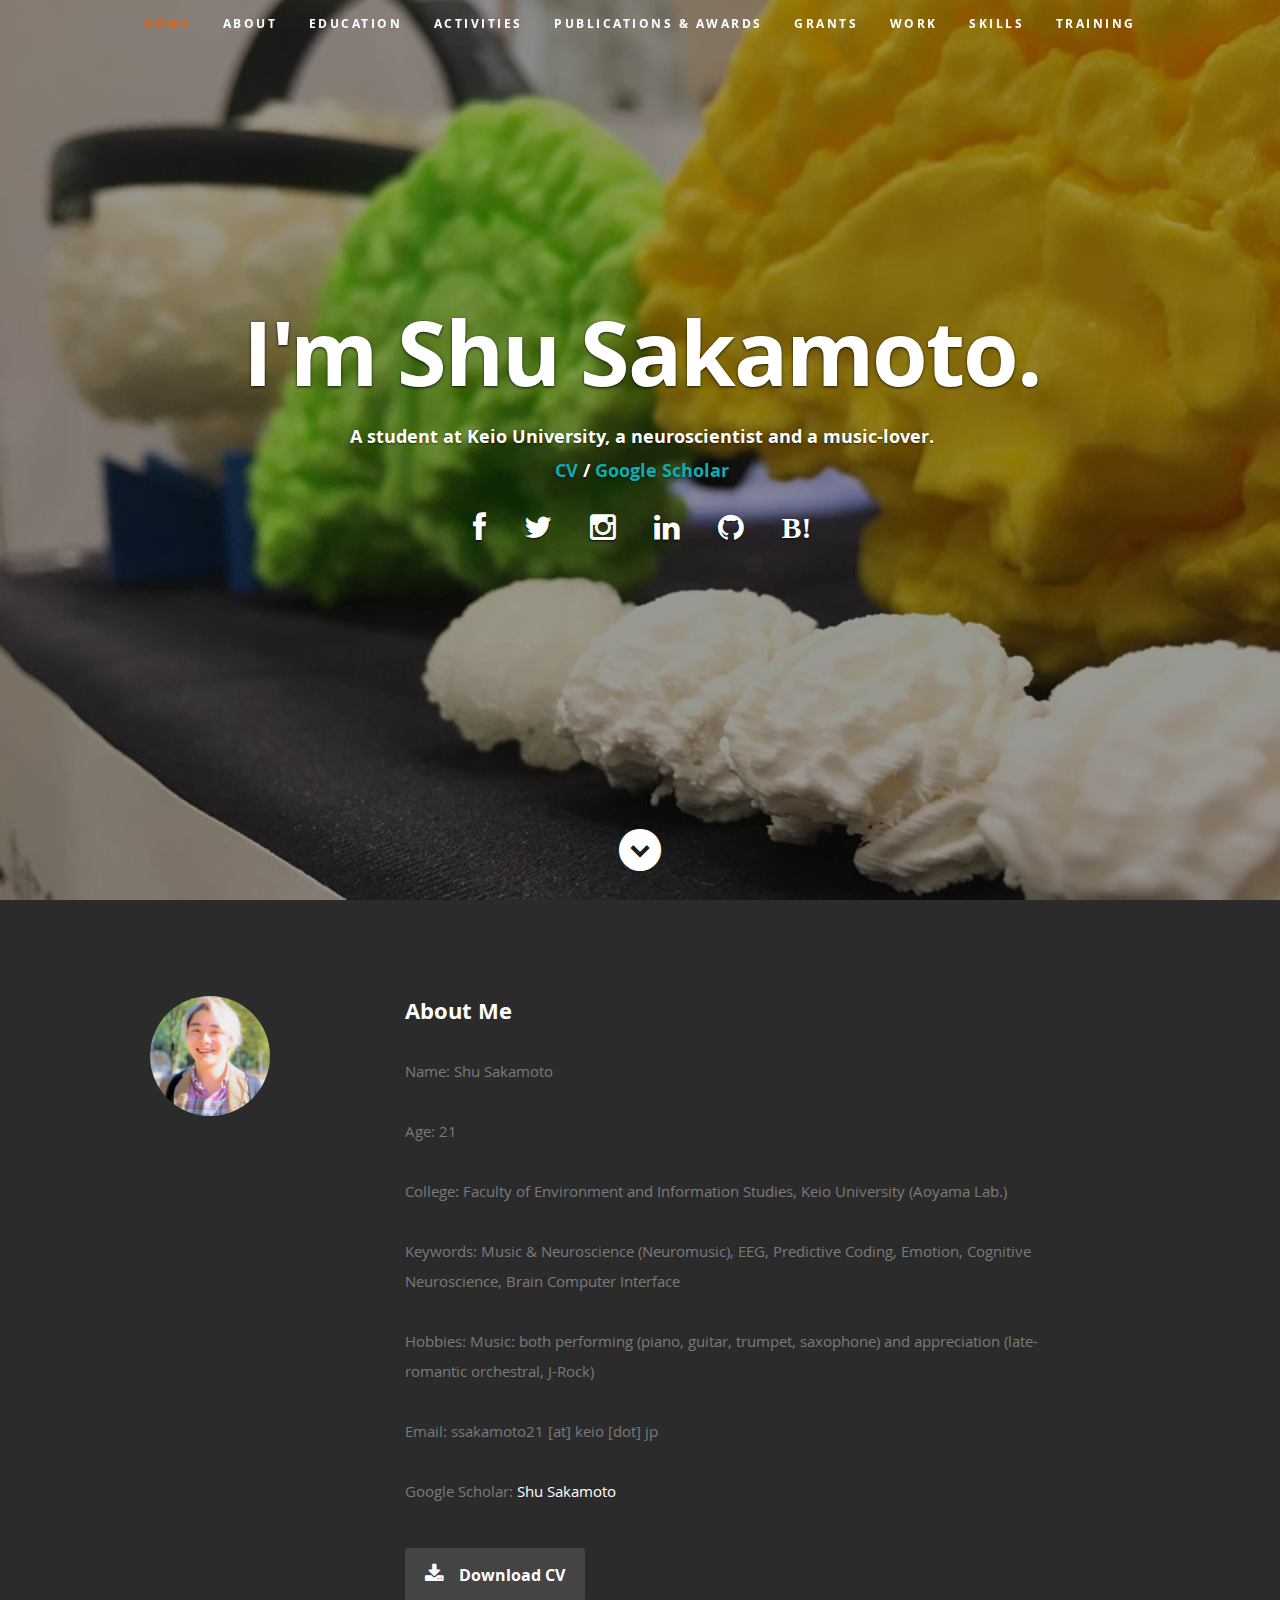
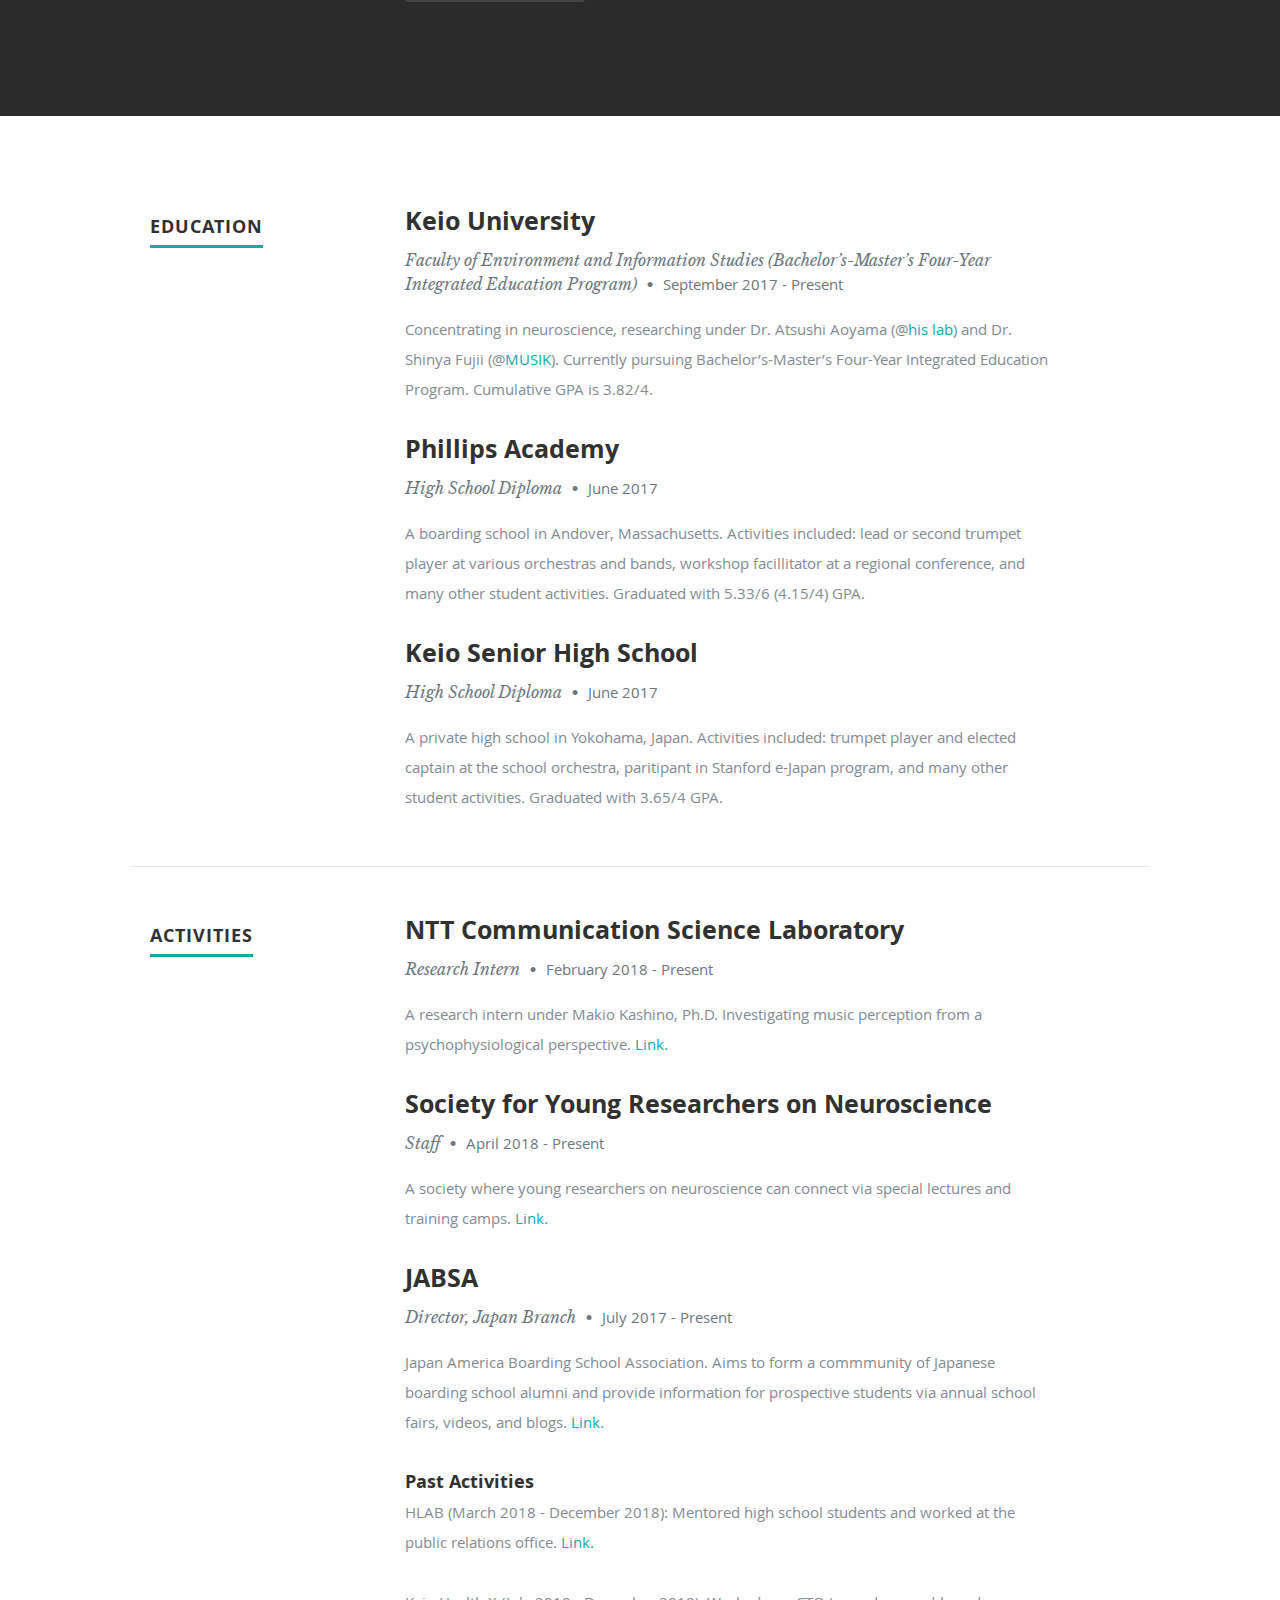
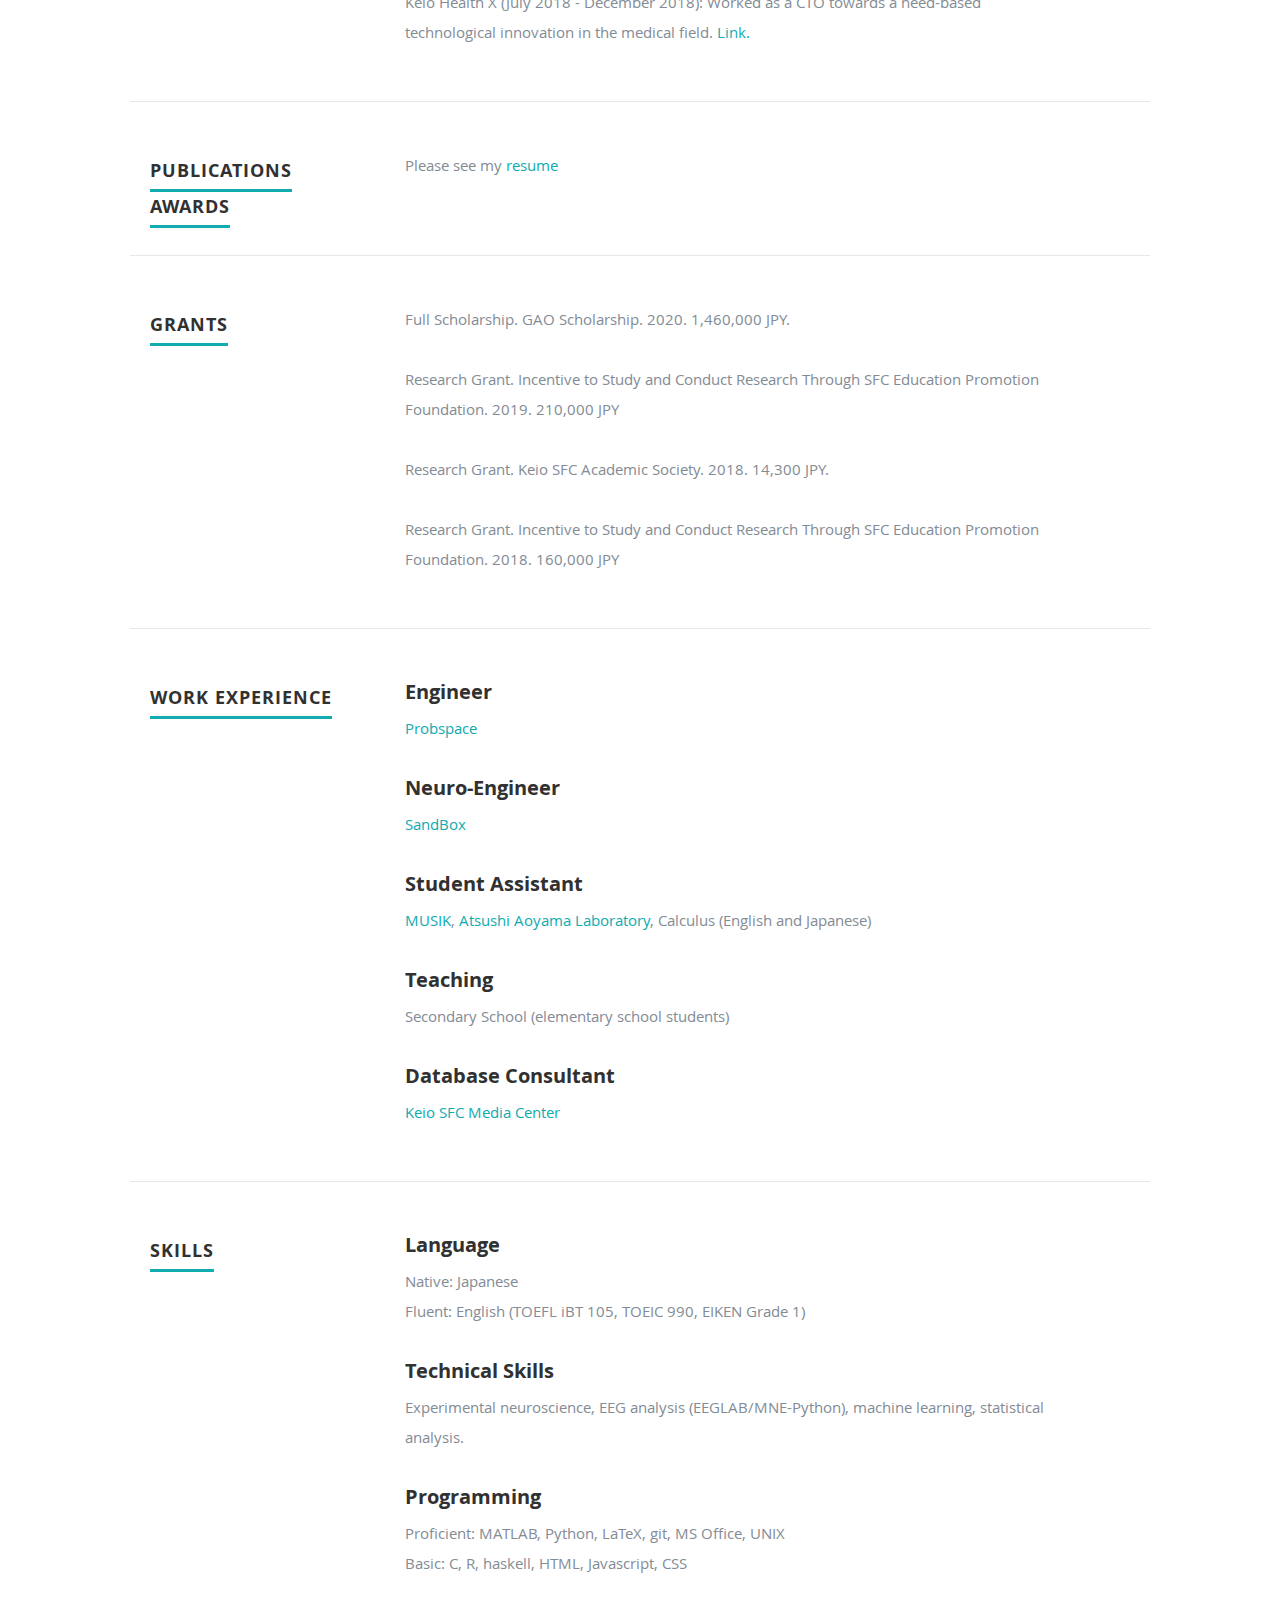
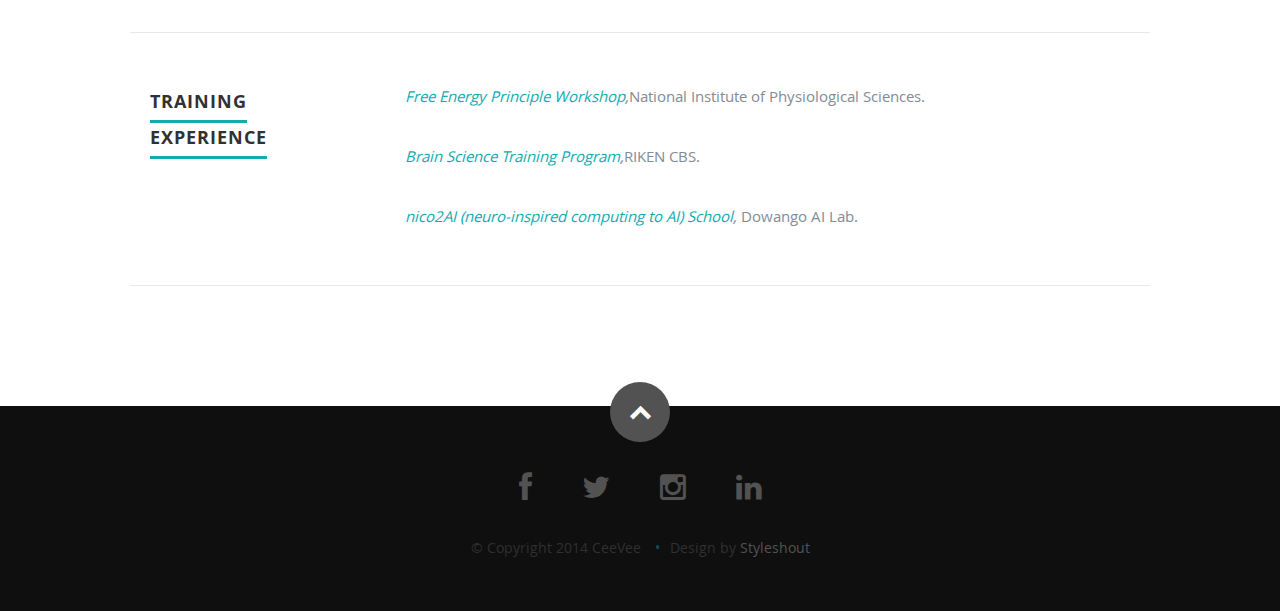
==== commit 2641edf5: "added workshop" ====
--- a/index.html
+++ b/index.html
@@ -475,6 +475,7 @@
          </div>
 
          <div class="nine columns main-col">
+            <p><i><a href="http://www.nips.ac.jp/~myoshi/nins_tutorial2019/">Free Energy Principle Workshop</a>,</i>National Institute of Physiological Sciences.</p>
             <p><i><a href="https://cbs.riken.jp/jp/TP/index.html">Brain Science Training Program</a>,</i>RIKEN CBS.</p>
             <p><i><a href="http://nico2.ai/">nico2AI (neuro-inspired computing to AI) School</a>, </i> Dowango AI Lab.
             </p>
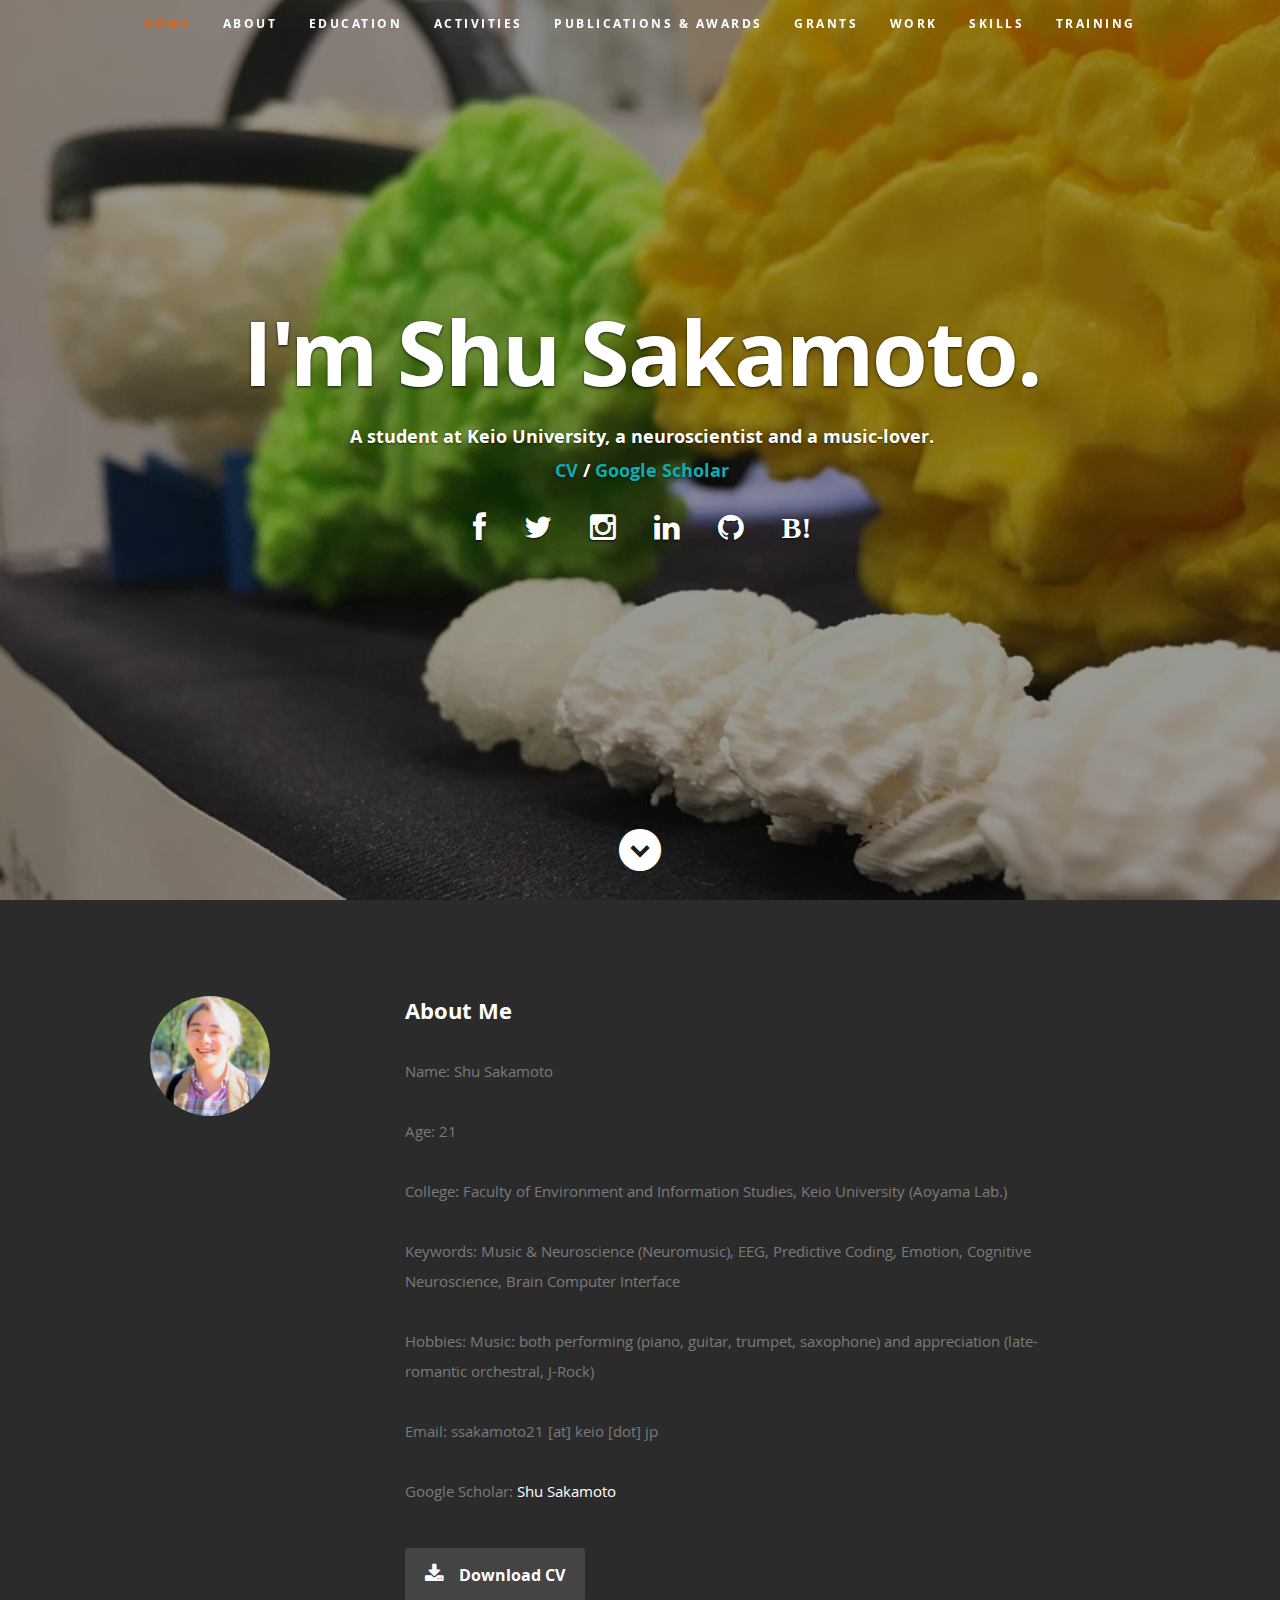
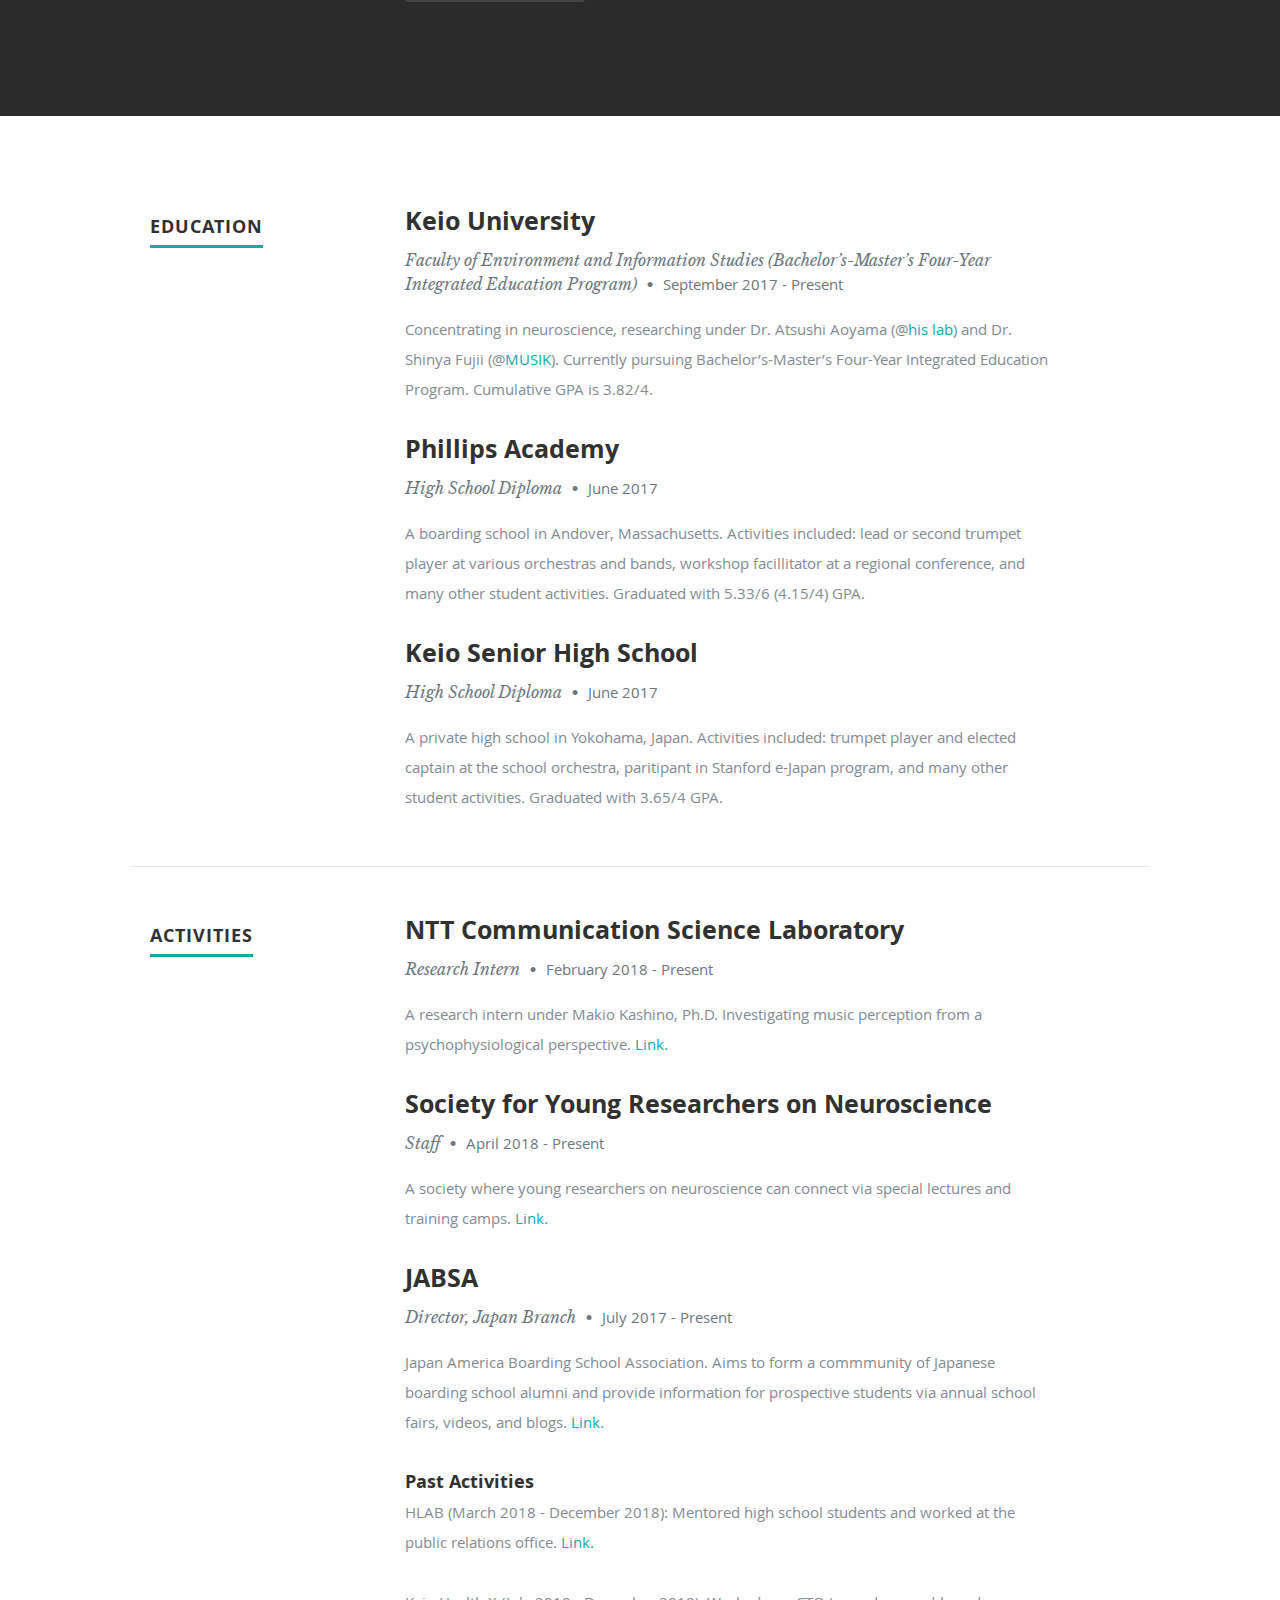
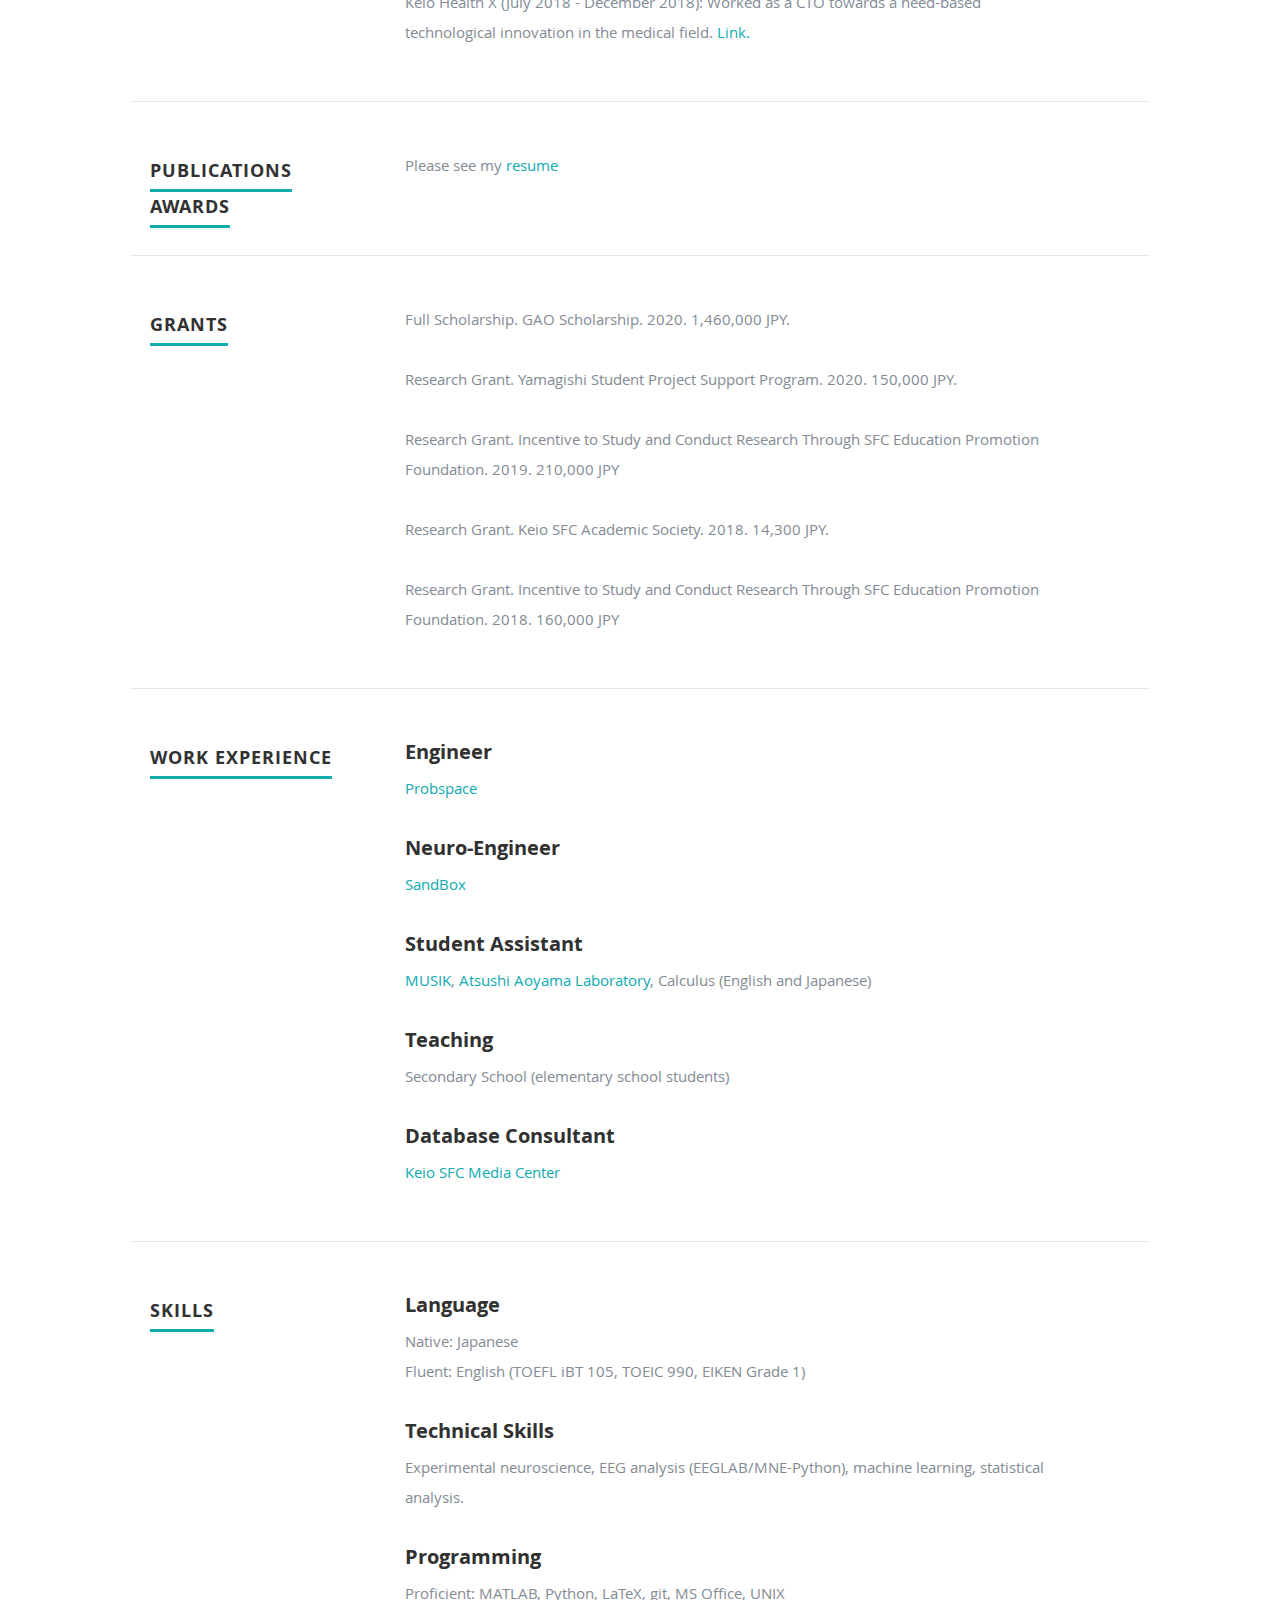
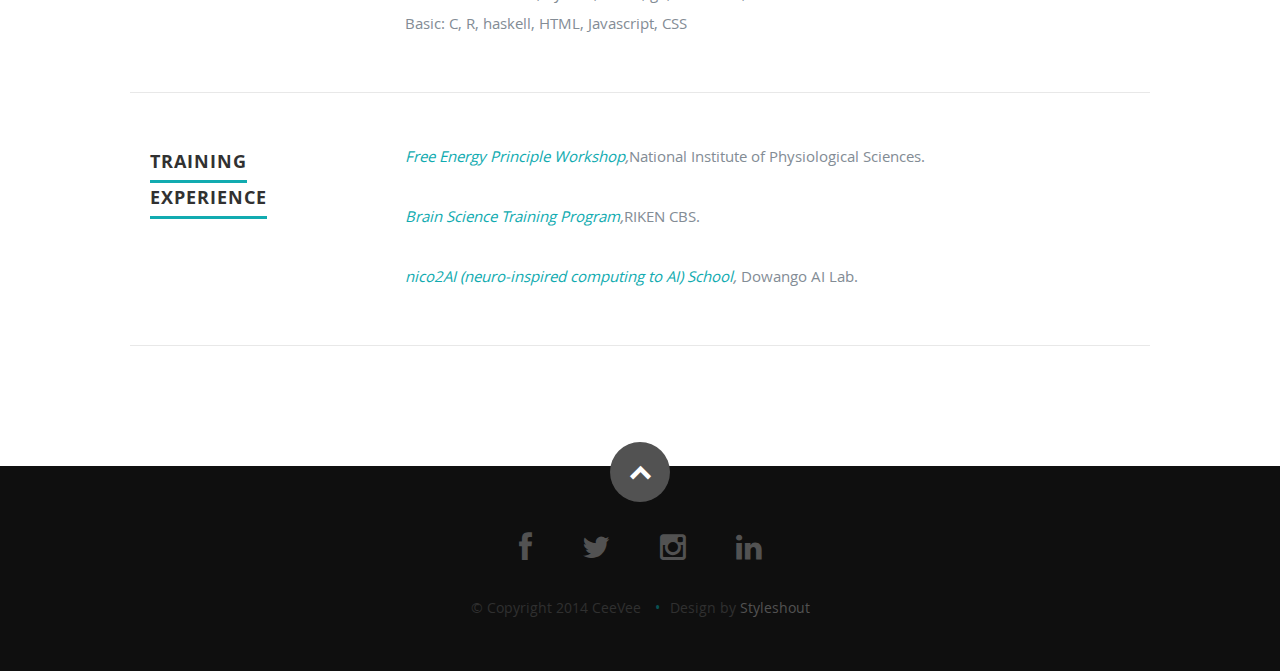
==== commit e2bebf33: "added yamagishi" ====
--- a/index.html
+++ b/index.html
@@ -394,6 +394,7 @@
 
          <div class="nine columns main-col">
             <p>Full Scholarship. GAO Scholarship. 2020. 1,460,000 JPY.</p>
+            <p>Research Grant. Yamagishi Student Project Support Program. 2020. 150,000 JPY.</p>
             <p>Research Grant. Incentive to Study and Conduct Research Through SFC Education Promotion Foundation. 2019.
                210,000 JPY</p>
             <p>Research Grant. Keio SFC Academic Society. 2018. 14,300 JPY.</p>
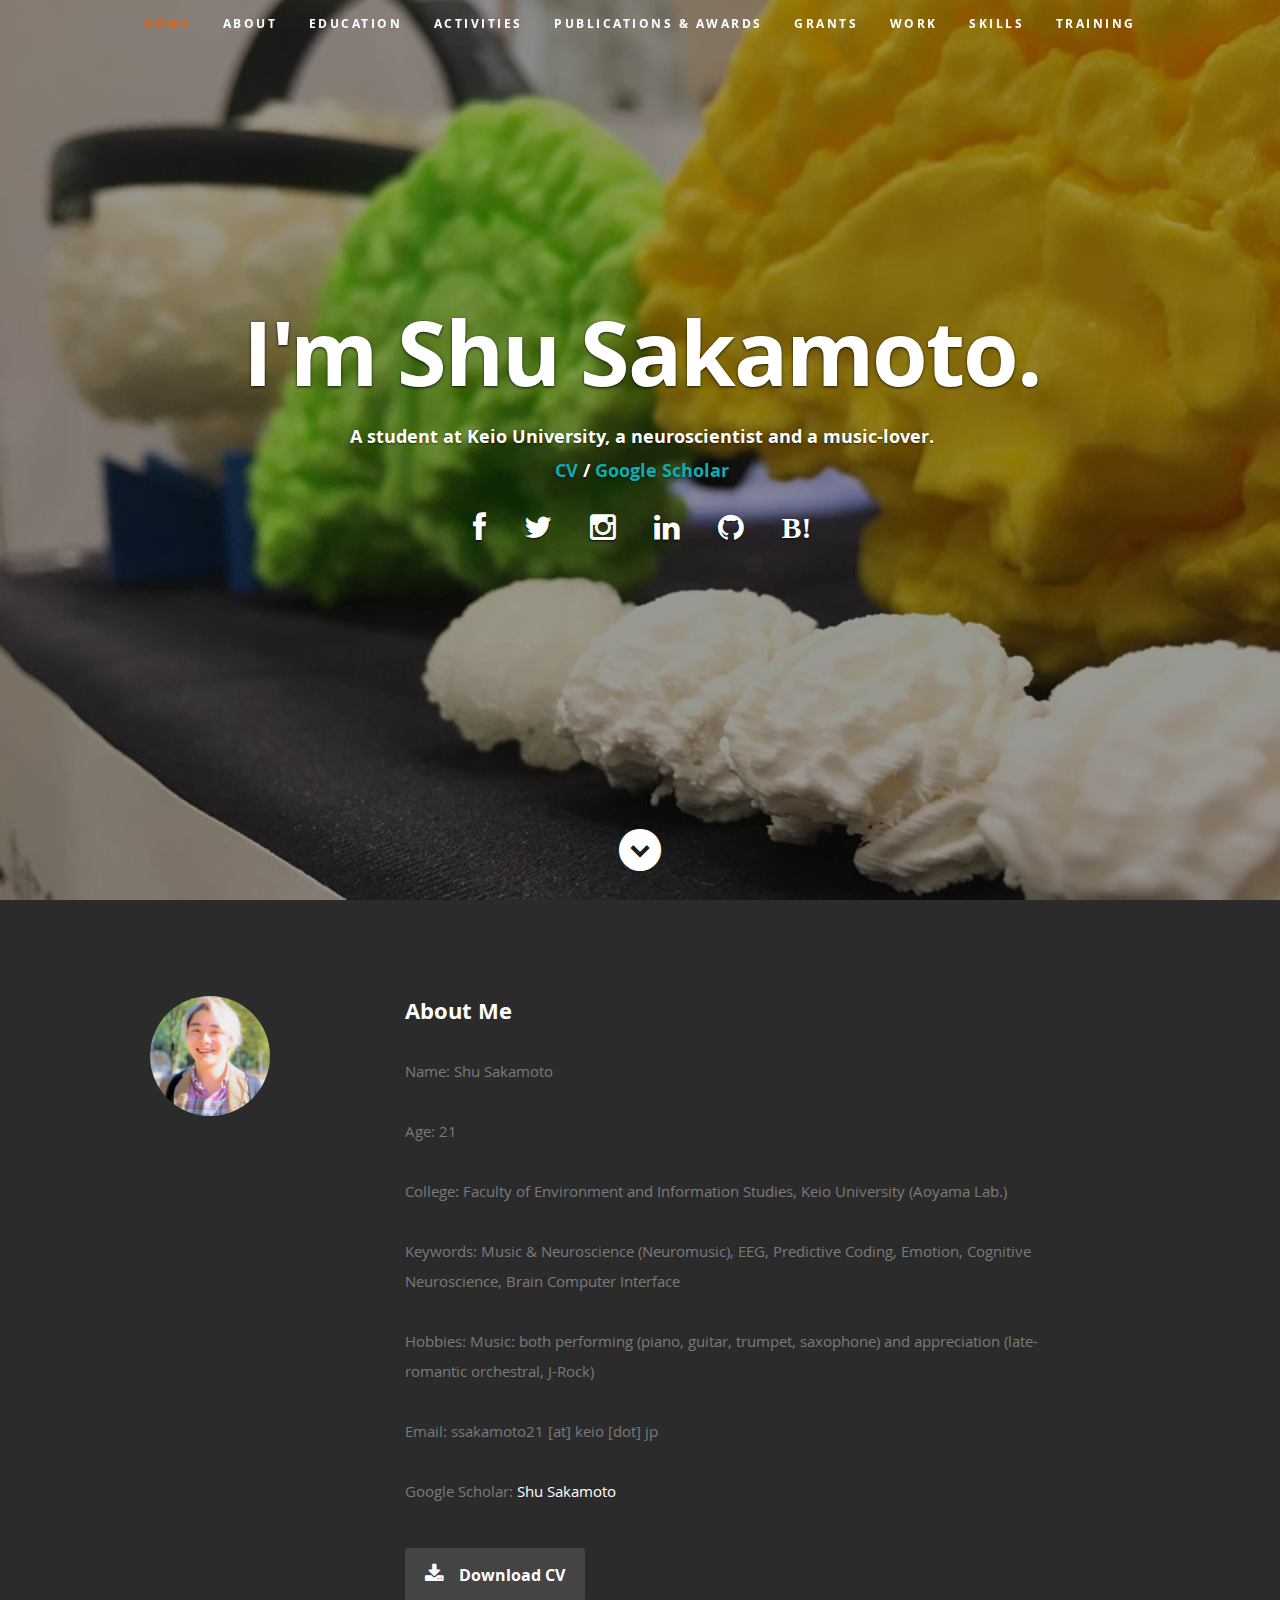
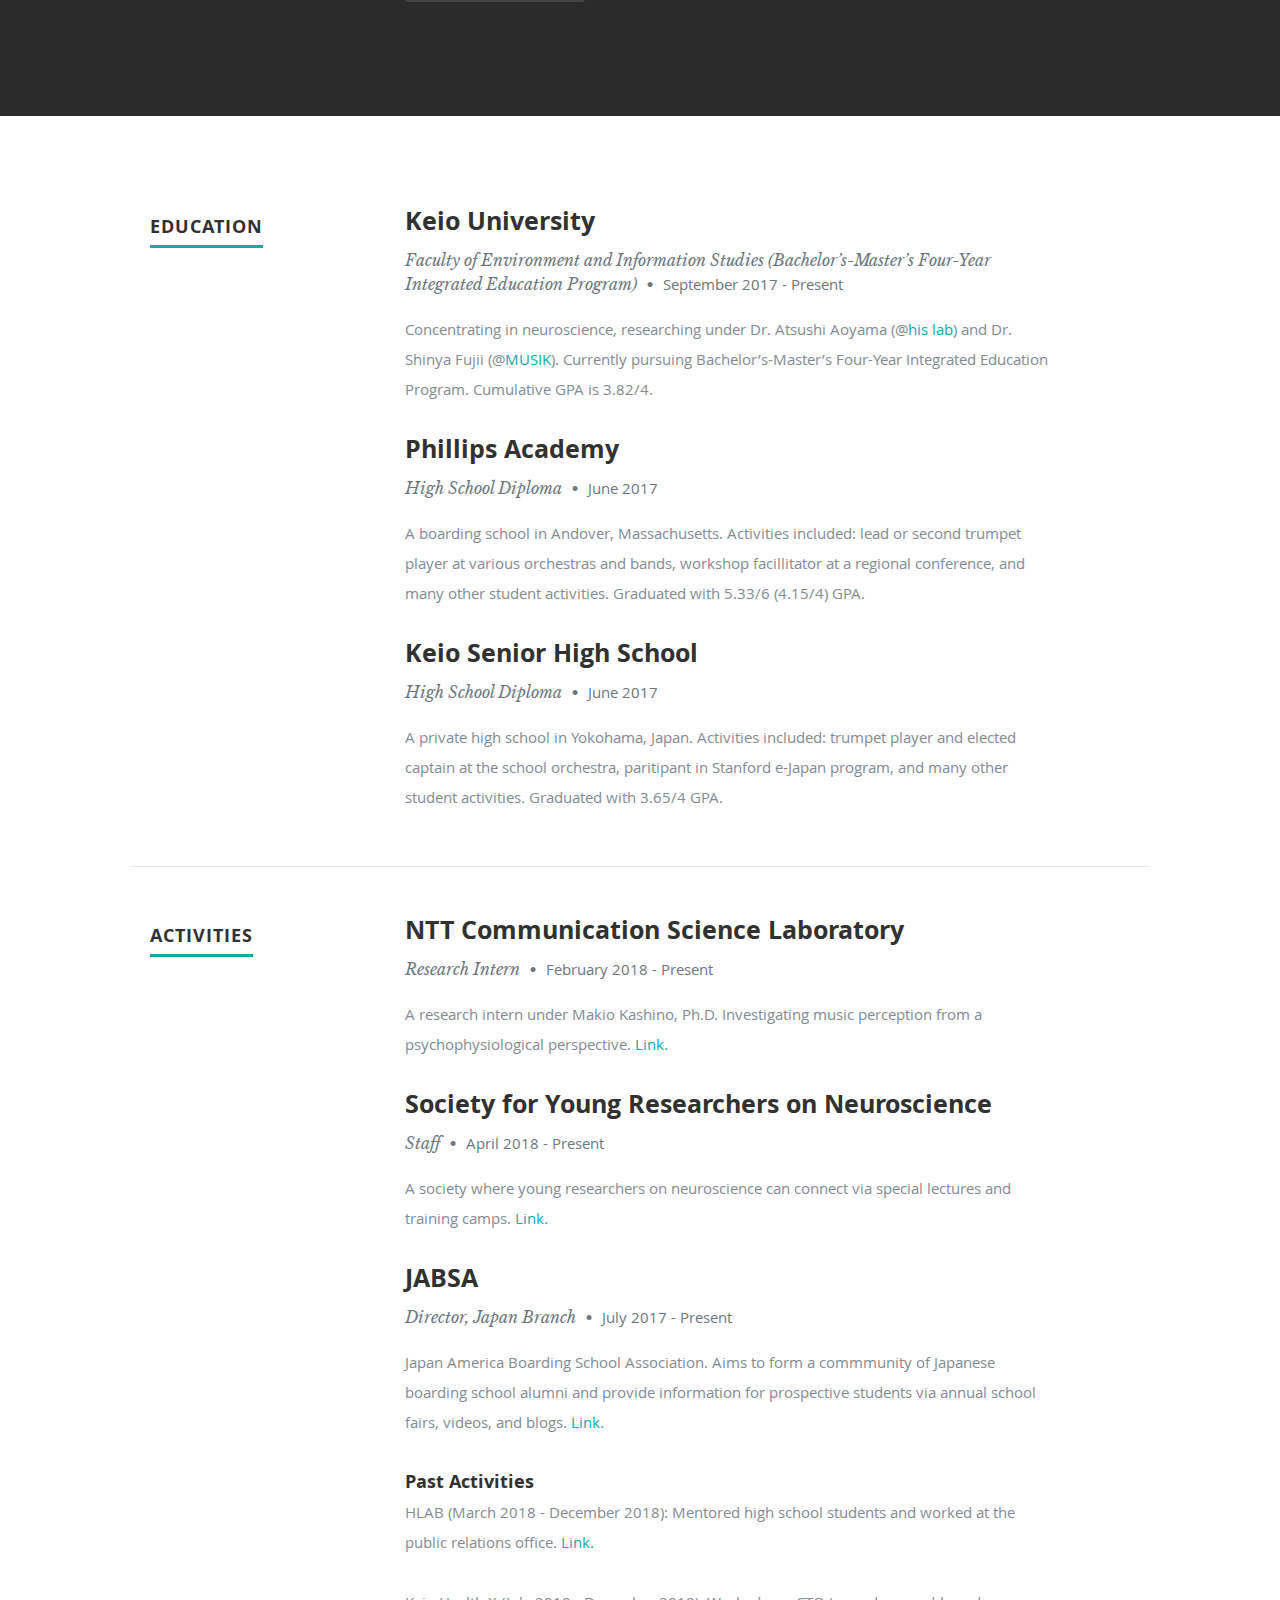
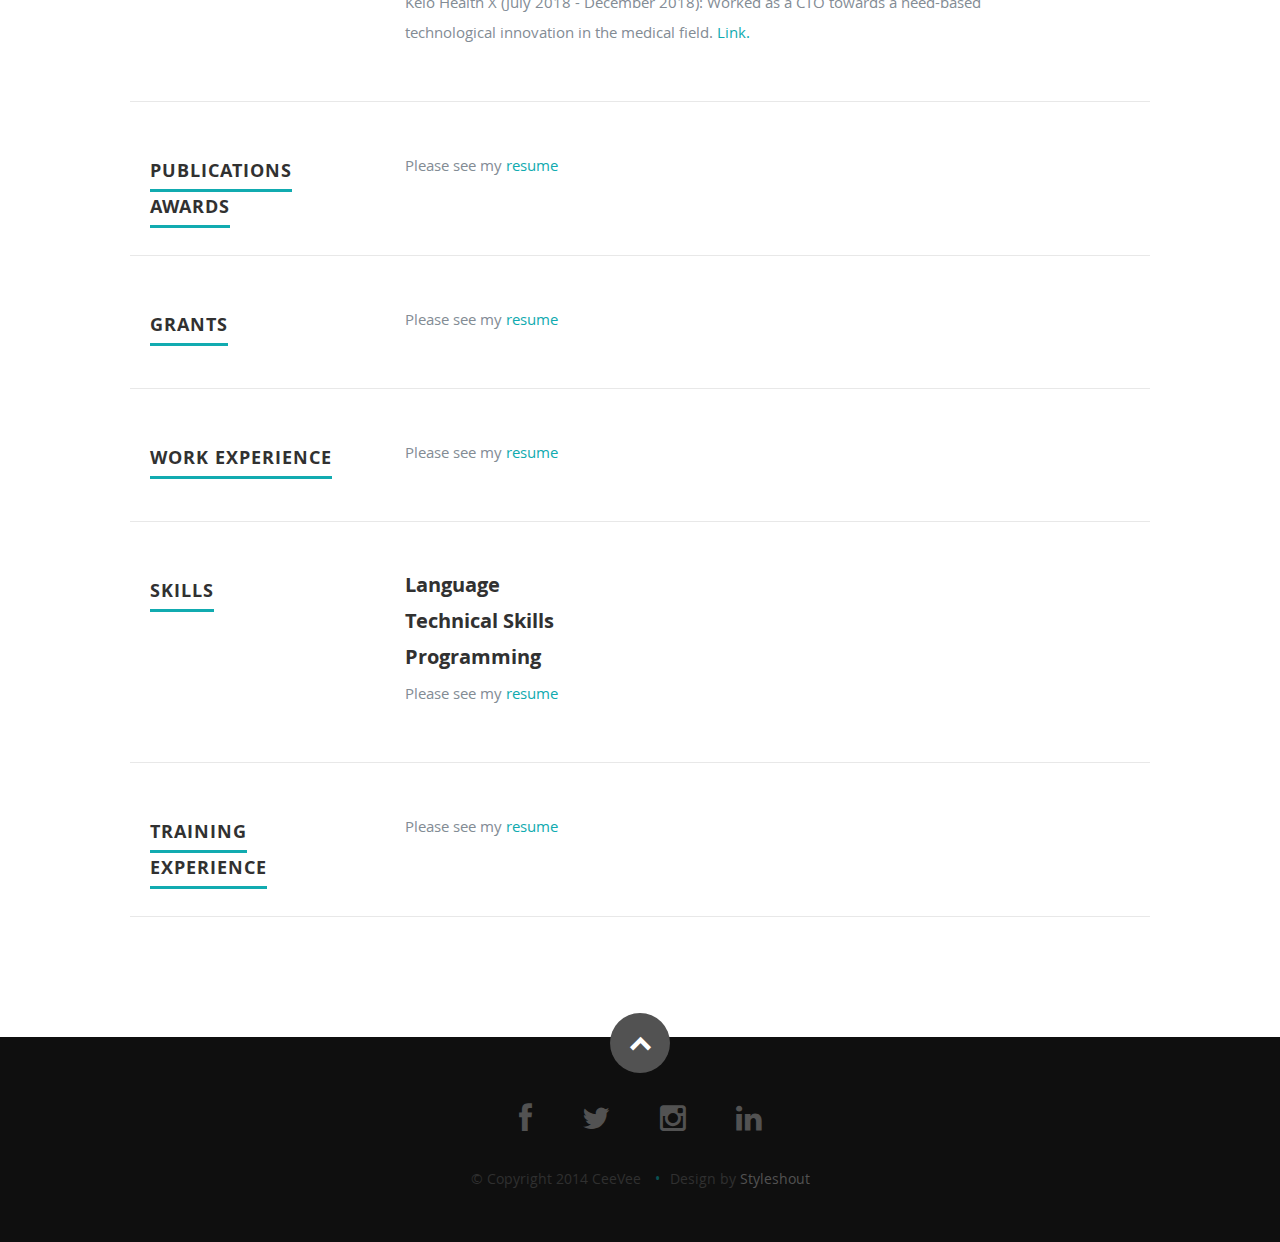
==== commit fd6a8d1d: "updated profile" ====
--- a/index.html
+++ b/index.html
@@ -393,13 +393,7 @@
          </div>
 
          <div class="nine columns main-col">
-            <p>Full Scholarship. GAO Scholarship. 2020. 1,460,000 JPY.</p>
-            <p>Research Grant. Yamagishi Student Project Support Program. 2020. 150,000 JPY.</p>
-            <p>Research Grant. Incentive to Study and Conduct Research Through SFC Education Promotion Foundation. 2019.
-               210,000 JPY</p>
-            <p>Research Grant. Keio SFC Academic Society. 2018. 14,300 JPY.</p>
-            <p>Research Grant. Incentive to Study and Conduct Research Through SFC Education Promotion Foundation. 2018.
-               160,000 JPY</p>
+            <p> Please see my <a href="./academic-cv.pdf">resume</a> </p>
 
          </div> <!-- main-col end -->
 
@@ -415,17 +409,7 @@
          </div>
 
          <div class="nine columns main-col">
-            <h4><span>Engineer</span></h4>
-            <p><a href="https://prob.space/">Probspace</a></p>
-            <h4><span>Neuro-Engineer</span></h4>
-            <p><a href="https://www.sandbox-inc.com/">SandBox</a></p>
-            <h4><span>Student Assistant</span></h4>
-            <p><a href="https://neuromusic.sfc.keio.ac.jp">MUSIK</a>, <a href="https:/brain.sfc.keio.ac.jp">Atsushi
-                  Aoyama Laboratory</a>, Calculus (English and Japanese)</p>
-            <h4><span>Teaching</span></h4>
-            <p>Secondary School (elementary school students)</p>
-            <h4><span>Database Consultant</span></h4>
-            <p><a href="http://www.sfc.lib.keio.ac.jp/">Keio SFC Media Center</a></p>
+            <p> Please see my <a href="./academic-cv.pdf">resume</a> </p>
 
          </div> <!-- main-col end -->
 
@@ -441,13 +425,9 @@
 
          <div class="nine columns main-col">
             <h4><span>Language</span></h4>
-            <p>Native: Japanese<br>
-               Fluent: English (TOEFL iBT 105, TOEIC 990, EIKEN Grade 1)</p>
             <h4><span>Technical Skills</span></h4>
-            <p>Experimental neuroscience, EEG analysis (EEGLAB/MNE-Python), machine learning, statistical analysis. </p>
             <h4>Programming</h4>
-            <p>Proficient: MATLAB, Python, LaTeX, git, MS Office, UNIX <br>
-               Basic: C, R, haskell, HTML, Javascript, CSS</p>
+            <p> Please see my <a href="./academic-cv.pdf">resume</a> </p>
             <!-- <div class="bars">
    
                   <ul class="skills">
@@ -476,9 +456,7 @@
          </div>
 
          <div class="nine columns main-col">
-            <p><i><a href="http://www.nips.ac.jp/~myoshi/nins_tutorial2019/">Free Energy Principle Workshop</a>,</i>National Institute of Physiological Sciences.</p>
-            <p><i><a href="https://cbs.riken.jp/jp/TP/index.html">Brain Science Training Program</a>,</i>RIKEN CBS.</p>
-            <p><i><a href="http://nico2.ai/">nico2AI (neuro-inspired computing to AI) School</a>, </i> Dowango AI Lab.
+            <p> Please see my <a href="./academic-cv.pdf">resume</a> </p>
             </p>
 
          </div> <!-- main-col end -->
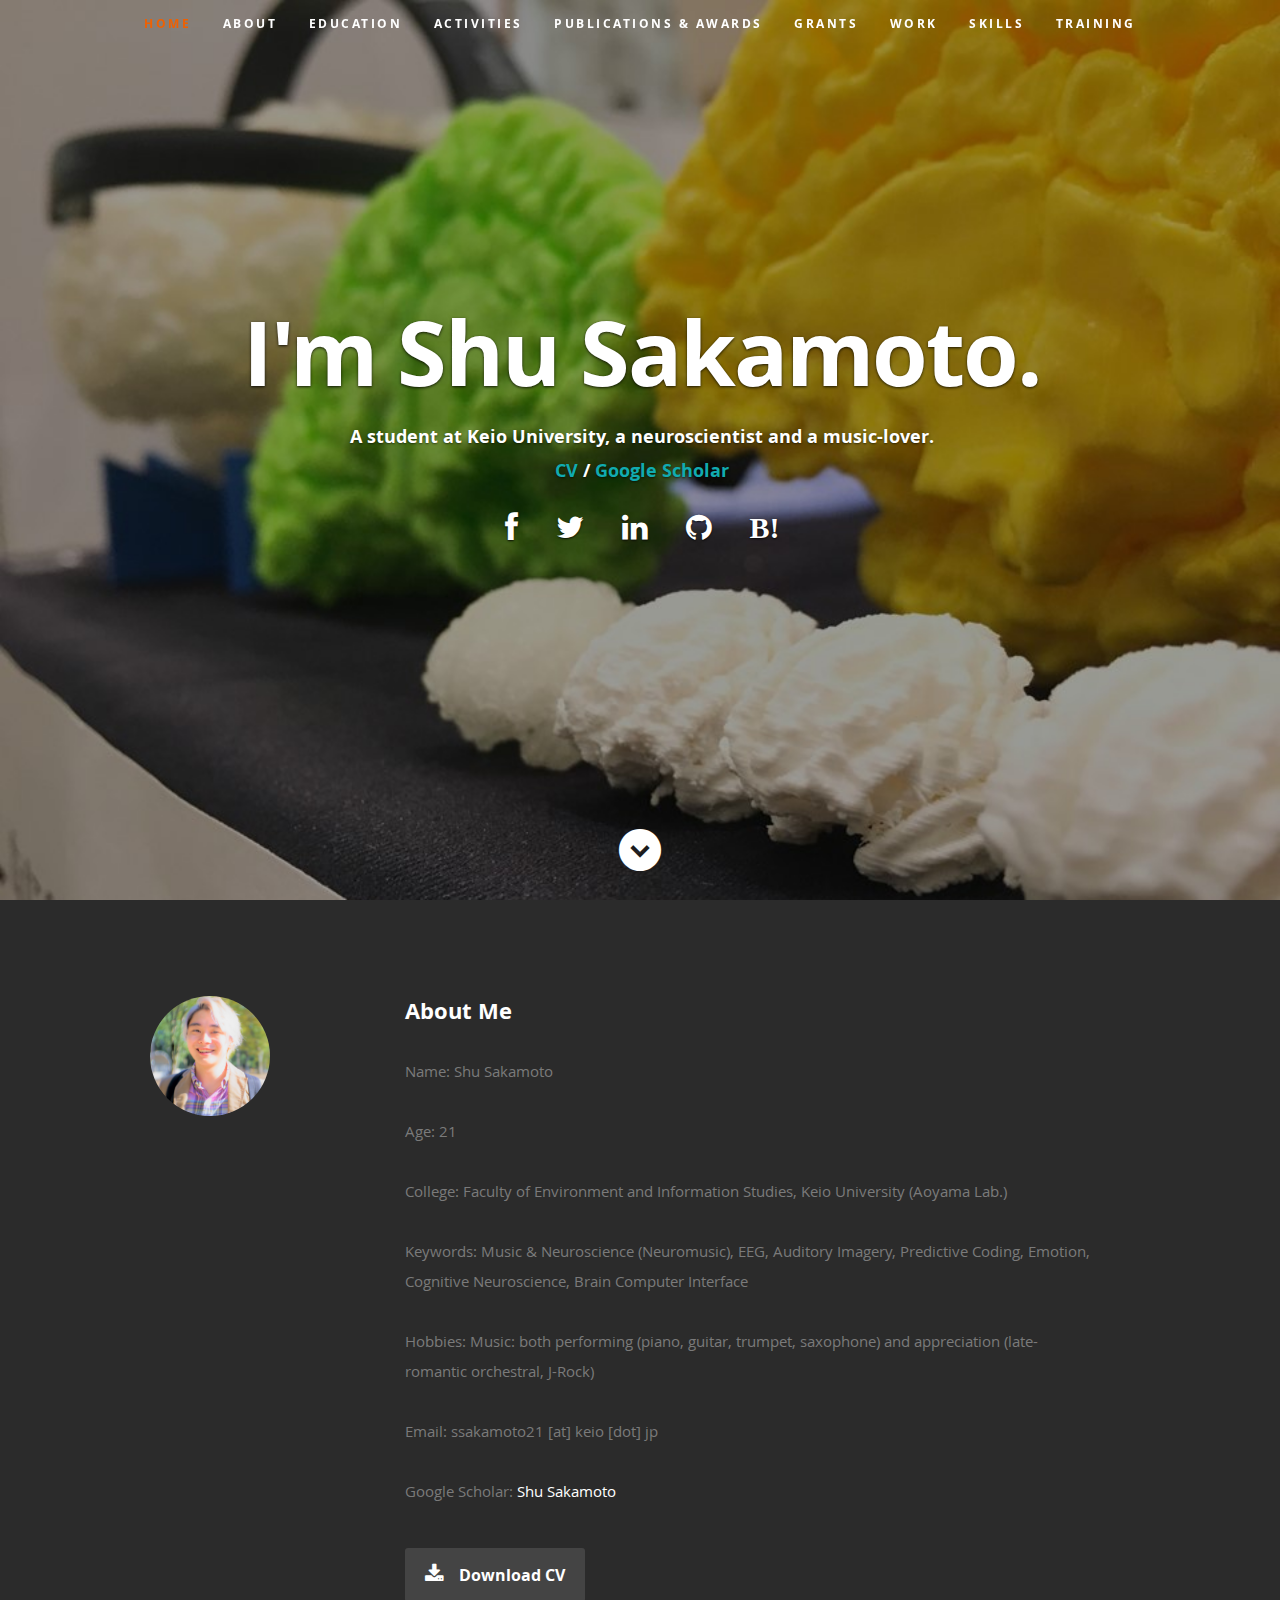
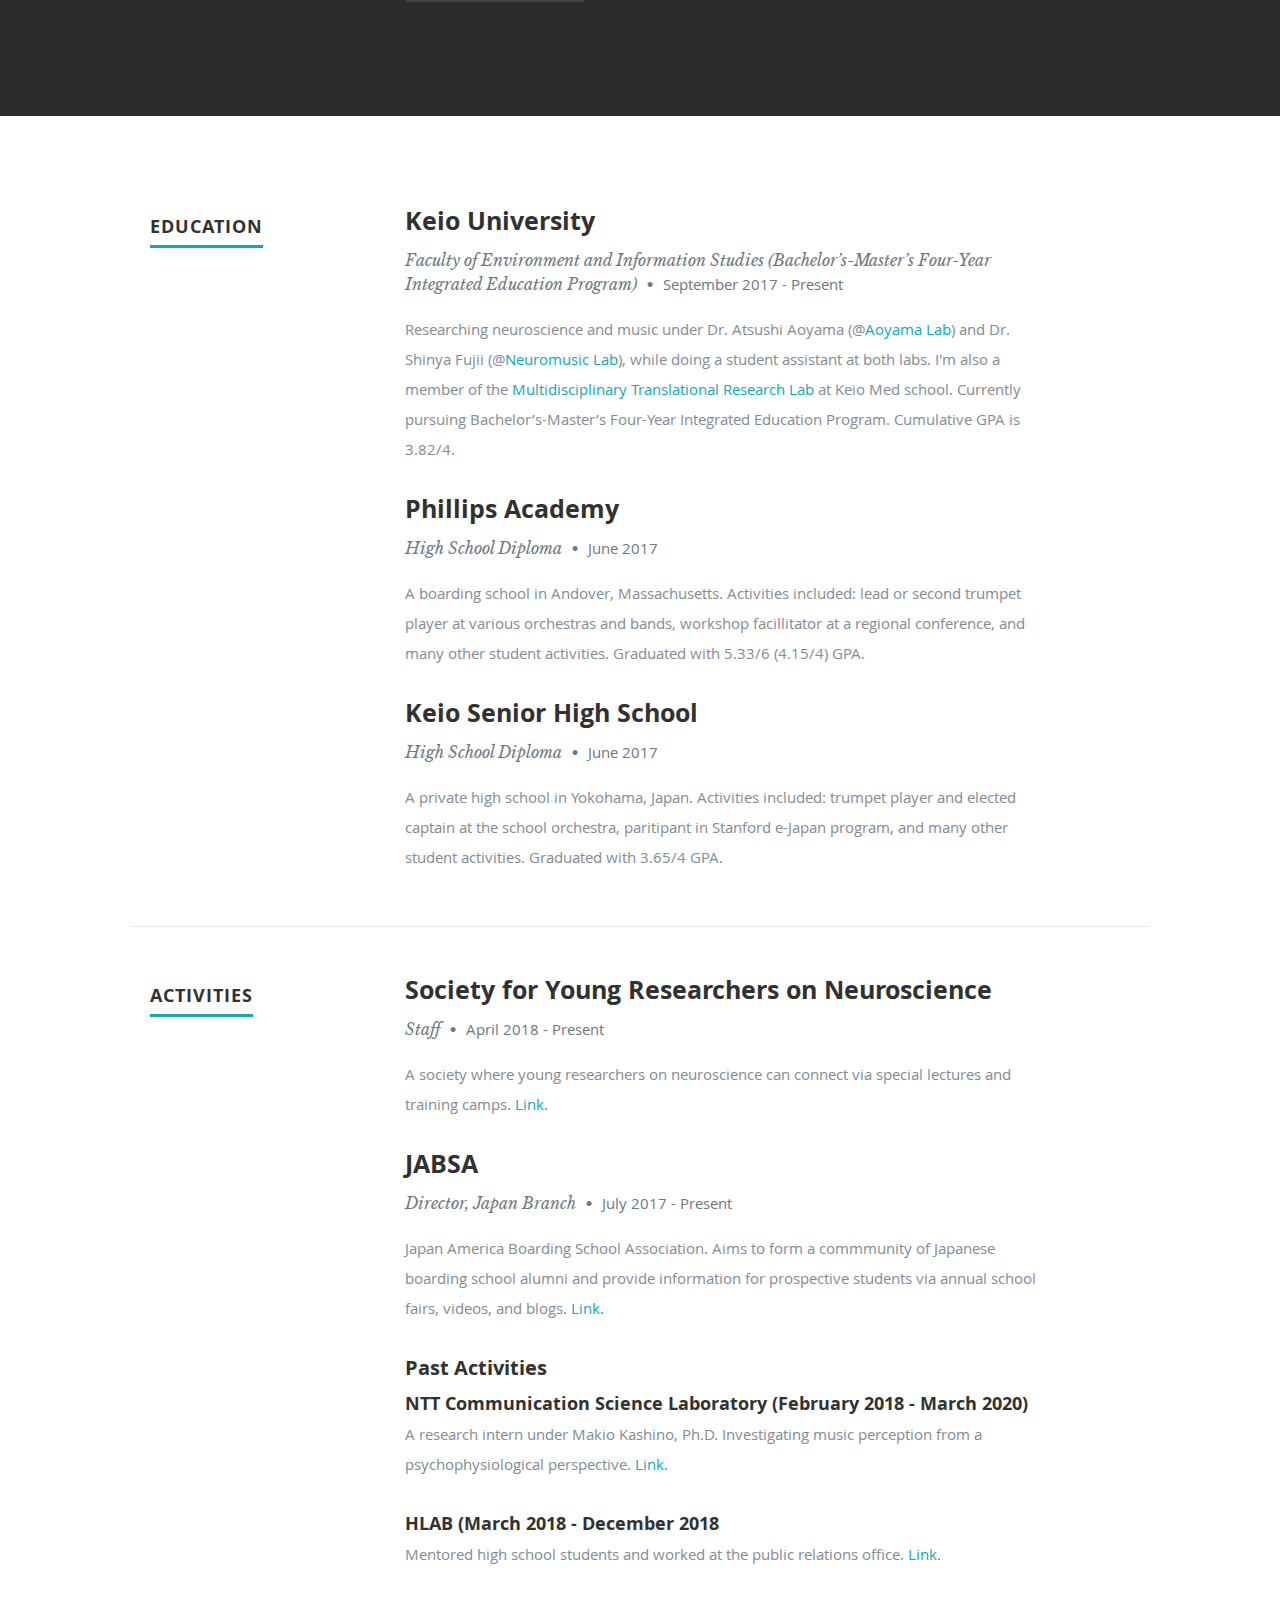
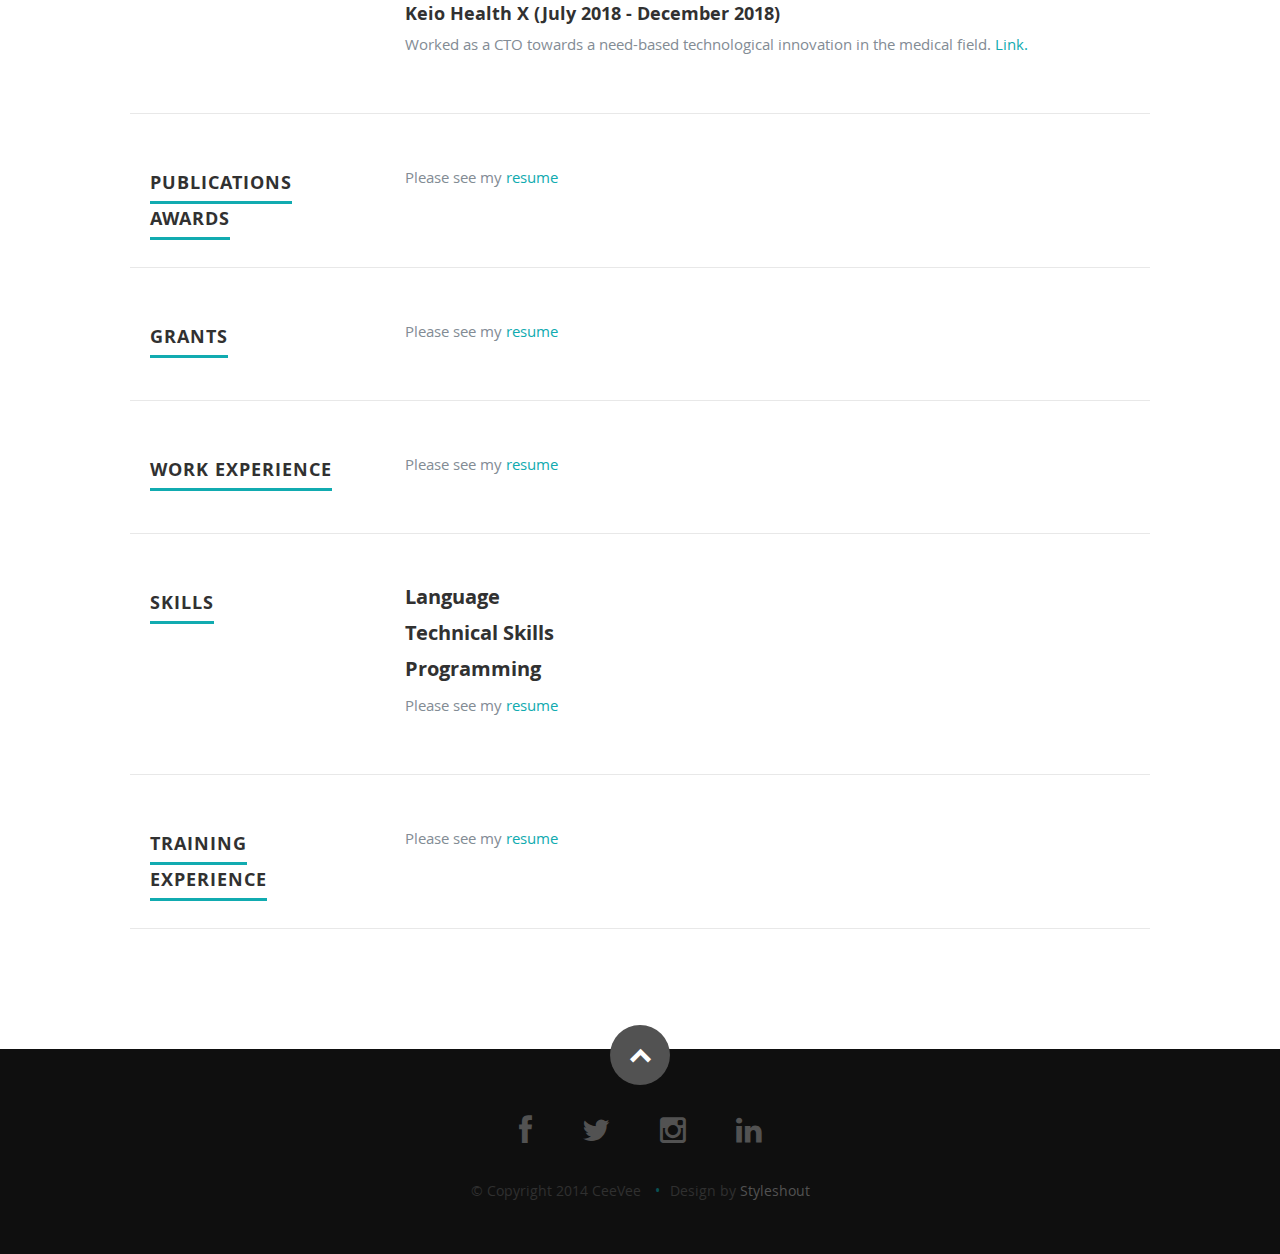
==== commit 8c67cbe1: "Updated my intern and lab" ====
--- a/index.html
+++ b/index.html
@@ -99,8 +99,6 @@
                         class="fa fa-facebook"></i></a></li>
                <li><a href="https://twitter.com/mosh_shu" target="_blank" rel="noopener noreferrer"><i
                         class="fa fa-twitter"></i></a></li>
-               <li><a href="https://www.instagram.com/mosh_shu/" target="_blank" rel="noopener noreferrer"><i
-                        class="fa fa-instagram"></i></a></li>
                <li><a href="https://www.linkedin.com/in/shu-sakamoto-391921139/" target="_blank"
                      rel="noopener noreferrer"><i class="fa fa-linkedin"></i></a></li>
                <li><a href="https://www.github.com/mosh-shu" target="_blank" rel="noopener noreferrer"><i
@@ -138,7 +136,7 @@
                <p>Name: Shu Sakamoto </p>
                <p>Age: 21 </p>
                <p>College: Faculty of Environment and Information Studies, Keio University (Aoyama Lab.) </p>
-               <p>Keywords: Music & Neuroscience (Neuromusic), EEG, Predictive Coding, Emotion, Cognitive Neuroscience,
+               <p>Keywords: Music & Neuroscience (Neuromusic), EEG, Auditory Imagery, Predictive Coding, Emotion, Cognitive Neuroscience,
                   Brain Computer Interface</p>
                <p>Hobbies: Music: both performing (piano, guitar, trumpet, saxophone) and appreciation (late-romantic
                   orchestral, J-Rock) </p>
@@ -189,9 +187,11 @@
                   </p>
 
                   <p>
-                     Concentrating in neuroscience, researching under Dr. Atsushi Aoyama (@<a
-                        href="https://brain.sfc.keio.ac.jp/">his lab</a>) and Dr. Shinya Fujii (@<a
-                        href="https://neuromusic.sfc.keio.ac.jp/">MUSIK</a>). Currently pursuing Bachelor’s-Master’s
+                     Researching neuroscience and music under Dr. Atsushi Aoyama (@<a
+                     href="https://brain.sfc.keio.ac.jp/">Aoyama Lab</a>) and Dr. Shinya Fujii (@<a
+                     href="https://neuromusic.sfc.keio.ac.jp/?lang=en">Neuromusic Lab</a>), while doing a student assistant at both labs. 
+                     I'm also a member of the <a href="http://psy.keiomed.jp/mtr-lab_mri-tms-eeg.html">Multidisciplinary 
+                     Translational Research Lab</a> at Keio Med school. Currently pursuing Bachelor’s-Master’s
                      Four-Year Integrated Education Program. Cumulative GPA is 3.82/4.
                   </p>
 
@@ -263,7 +263,7 @@
             </div>  -->
             <!-- item end -->
 
-            <div class="row item">
+            <!-- <div class="row item">
 
                <div class="twelve columns">
 
@@ -277,7 +277,8 @@
 
                </div>
 
-            </div> <!-- item end -->
+            </div>  -->
+            <!-- item end -->
 
             <div class="row item">
 
@@ -349,11 +350,18 @@
 
                <div class="twelve columns">
 
-                  <h5> Past Activities </h5>
-
-                  <p>HLAB (March 2018 - December 2018): Mentored high school students and worked at the public relations
+                  <h4> Past Activities </h4>
+
+                  <h5>NTT Communication Science Laboratory (February 2018 - March 2020)</h5>
+                  <p>A research intern under Makio Kashino, Ph.D. Investigating music perception from a psychophysiological perspective. 
+                     <a href="http://www.kecl.ntt.co.jp">Link.</a></p>
+
+                  <h5>HLAB (March 2018 - December 2018</h5>
+                  <p>Mentored high school students and worked at the public relations
                      office. <a href="https://h-lab.co">Link.</a></p>
-                  <p>Keio Health X (July 2018 - December 2018): Worked as a CTO towards a need-based technological
+
+                  <h5>Keio Health X (July 2018 - December 2018)</h5>
+                  <p>Worked as a CTO towards a need-based technological
                      innovation in the medical field. <a href="https://www.keio-healthx.com/">Link. </a></p>
 
                </div>
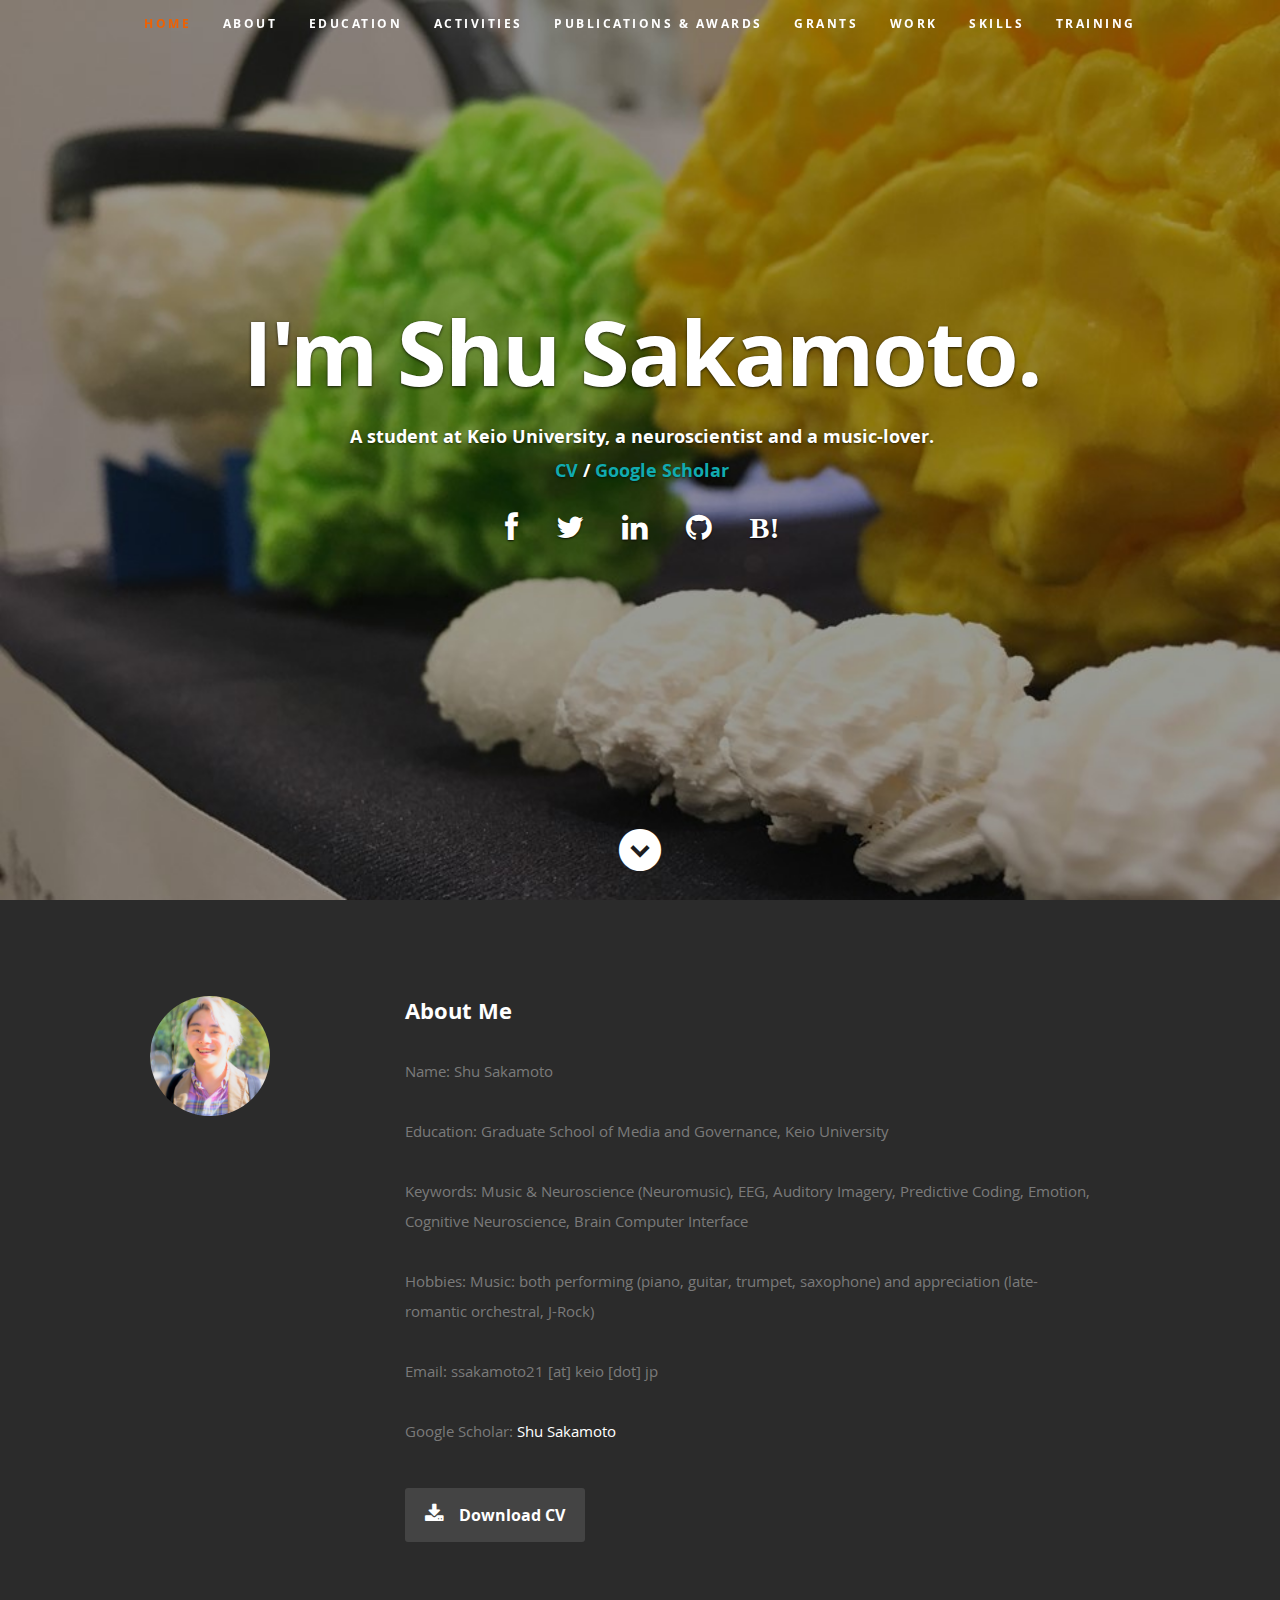
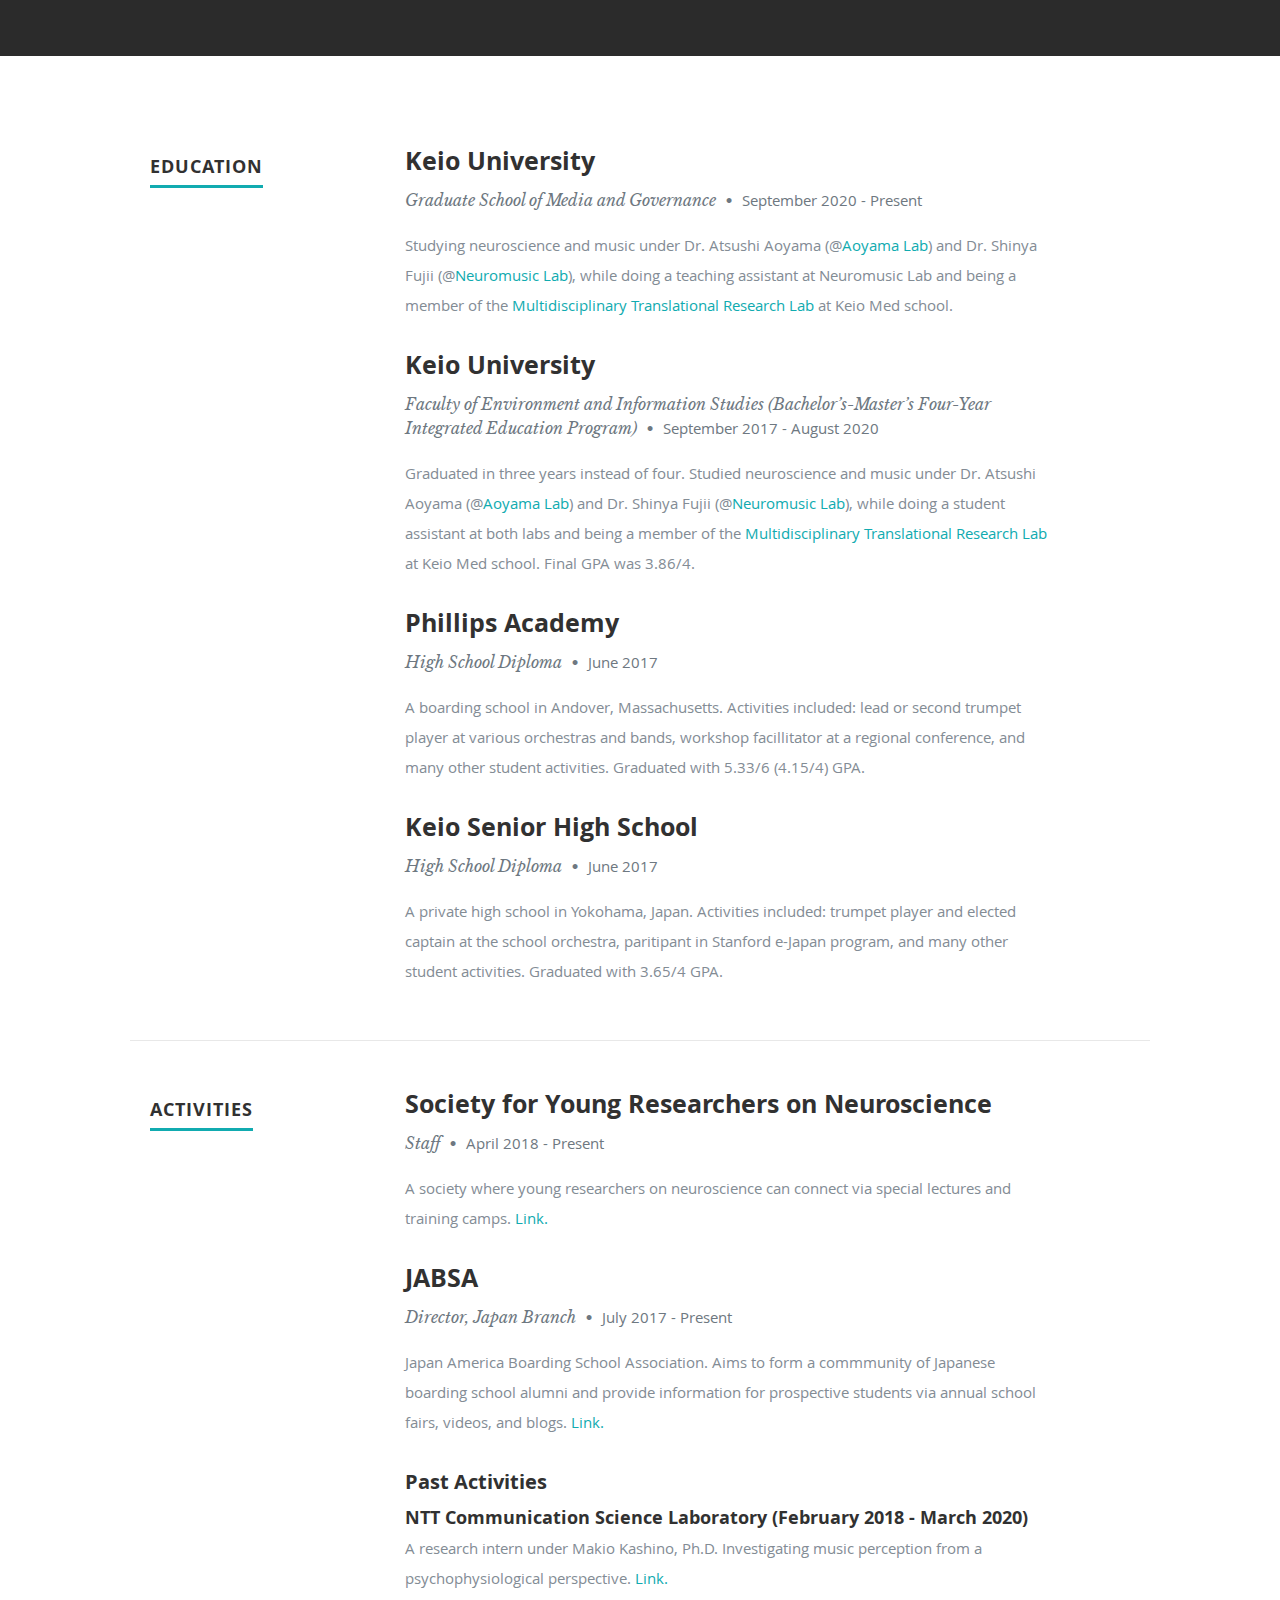
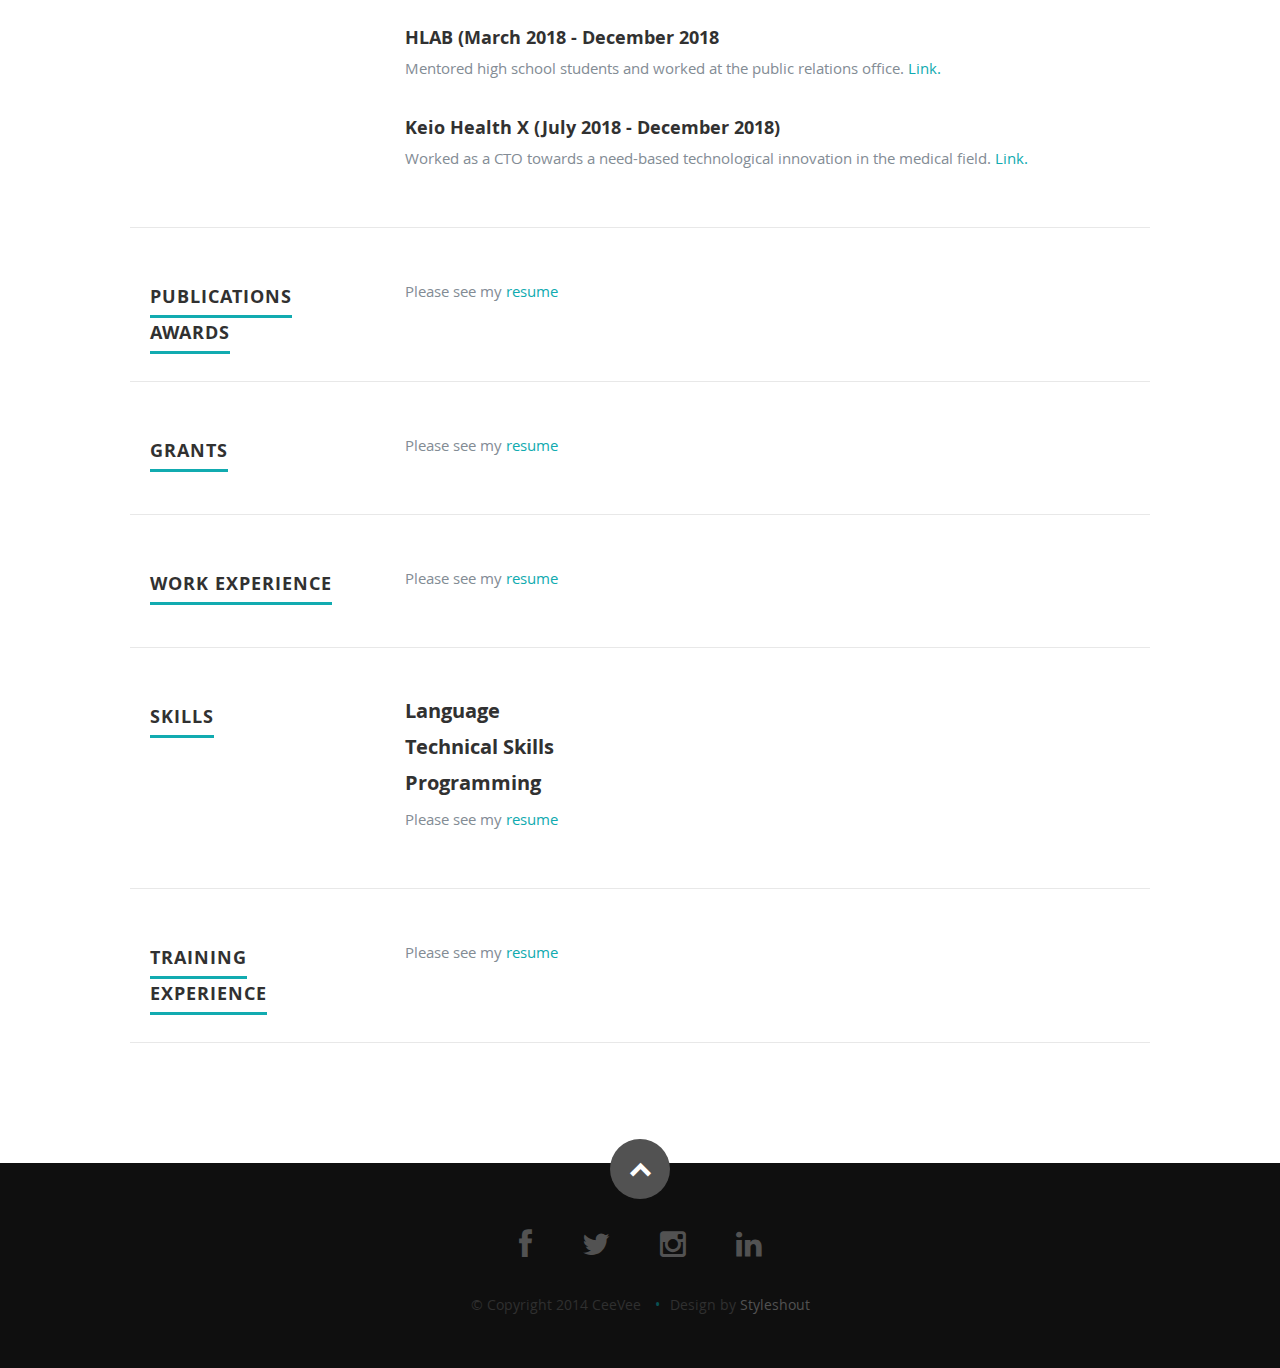
==== commit 97d3c4da: "entered grad school!" ====
--- a/index.html
+++ b/index.html
@@ -134,8 +134,7 @@
 
             <p>
                <p>Name: Shu Sakamoto </p>
-               <p>Age: 21 </p>
-               <p>College: Faculty of Environment and Information Studies, Keio University (Aoyama Lab.) </p>
+               <p>Education: Graduate School of Media and Governance, Keio University</p>
                <p>Keywords: Music & Neuroscience (Neuromusic), EEG, Auditory Imagery, Predictive Coding, Emotion, Cognitive Neuroscience,
                   Brain Computer Interface</p>
                <p>Hobbies: Music: both performing (piano, guitar, trumpet, saxophone) and appreciation (late-romantic
@@ -182,17 +181,36 @@
                <div class="twelve columns">
 
                   <h3>Keio University</h3>
+                  <p class="info">Graduate School of Media and Governance <span>&bull;</span> <em class="date">September 2020 - Present</em>
+                  </p>
+
+                  <p>
+                     Studying neuroscience and music under Dr. Atsushi Aoyama (@<a
+                     href="https://brain.sfc.keio.ac.jp/">Aoyama Lab</a>) and Dr. Shinya Fujii (@<a
+                     href="https://neuromusic.sfc.keio.ac.jp/?lang=en">Neuromusic Lab</a>), while doing a teaching assistant at Neuromusic Lab
+                     and being a member of the <a href="http://psy.keiomed.jp/mtr-lab_mri-tms-eeg.html">Multidisciplinary 
+                     Translational Research Lab</a> at Keio Med school.
+                  </p>
+
+               </div>
+
+            </div> <!-- item end -->
+
+            <div class="row item">
+
+               <div class="twelve columns">
+
+                  <h3>Keio University</h3>
                   <p class="info">Faculty of Environment and Information Studies (Bachelor’s-Master’s Four-Year
-                     Integrated Education Program) <span>&bull;</span> <em class="date">September 2017 - Present</em>
-                  </p>
-
-                  <p>
-                     Researching neuroscience and music under Dr. Atsushi Aoyama (@<a
+                     Integrated Education Program) <span>&bull;</span> <em class="date">September 2017 - August 2020</em>
+                  </p>
+
+                  <p>
+                     Graduated in three years instead of four. Studied neuroscience and music under Dr. Atsushi Aoyama (@<a
                      href="https://brain.sfc.keio.ac.jp/">Aoyama Lab</a>) and Dr. Shinya Fujii (@<a
-                     href="https://neuromusic.sfc.keio.ac.jp/?lang=en">Neuromusic Lab</a>), while doing a student assistant at both labs. 
-                     I'm also a member of the <a href="http://psy.keiomed.jp/mtr-lab_mri-tms-eeg.html">Multidisciplinary 
-                     Translational Research Lab</a> at Keio Med school. Currently pursuing Bachelor’s-Master’s
-                     Four-Year Integrated Education Program. Cumulative GPA is 3.82/4.
+                     href="https://neuromusic.sfc.keio.ac.jp/?lang=en">Neuromusic Lab</a>), while doing a student assistant at both labs
+                     and being a member of the <a href="http://psy.keiomed.jp/mtr-lab_mri-tms-eeg.html">Multidisciplinary 
+                     Translational Research Lab</a> at Keio Med school. Final GPA was 3.86/4.
                   </p>
 
                </div>
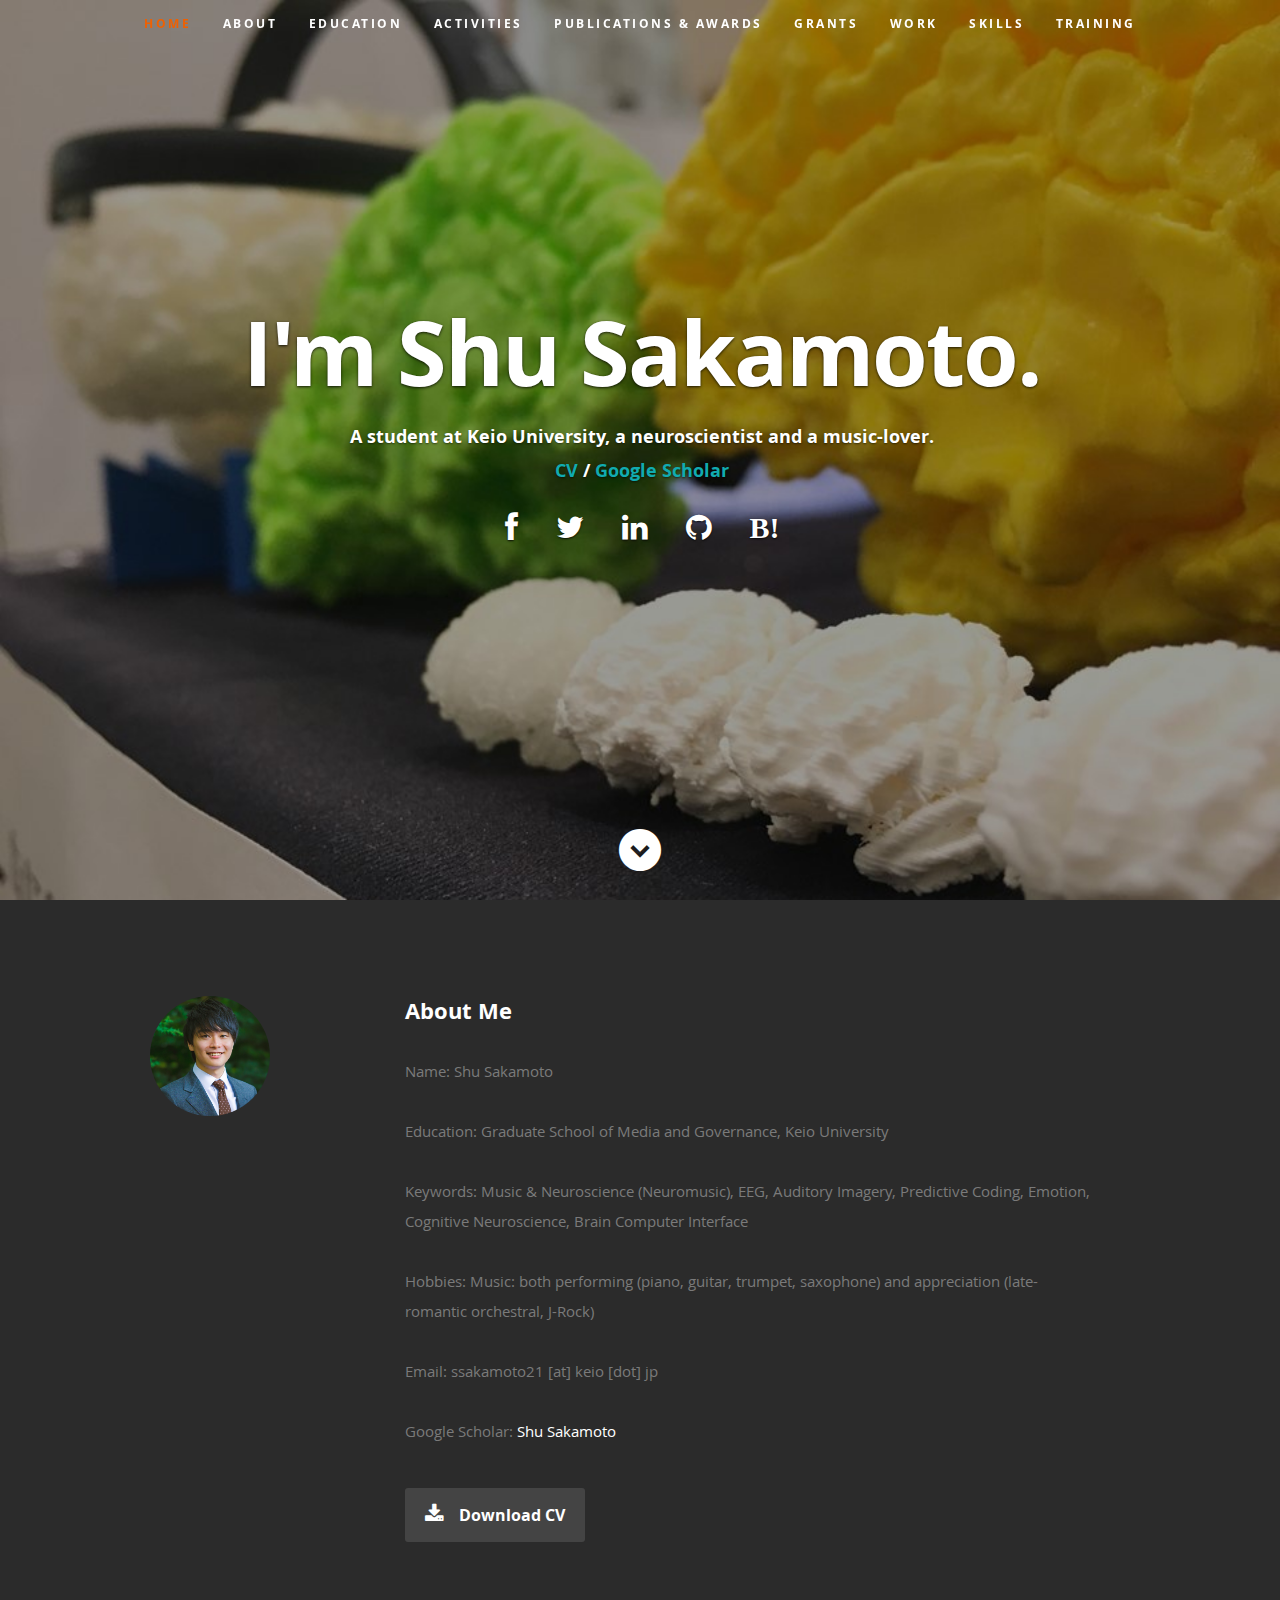
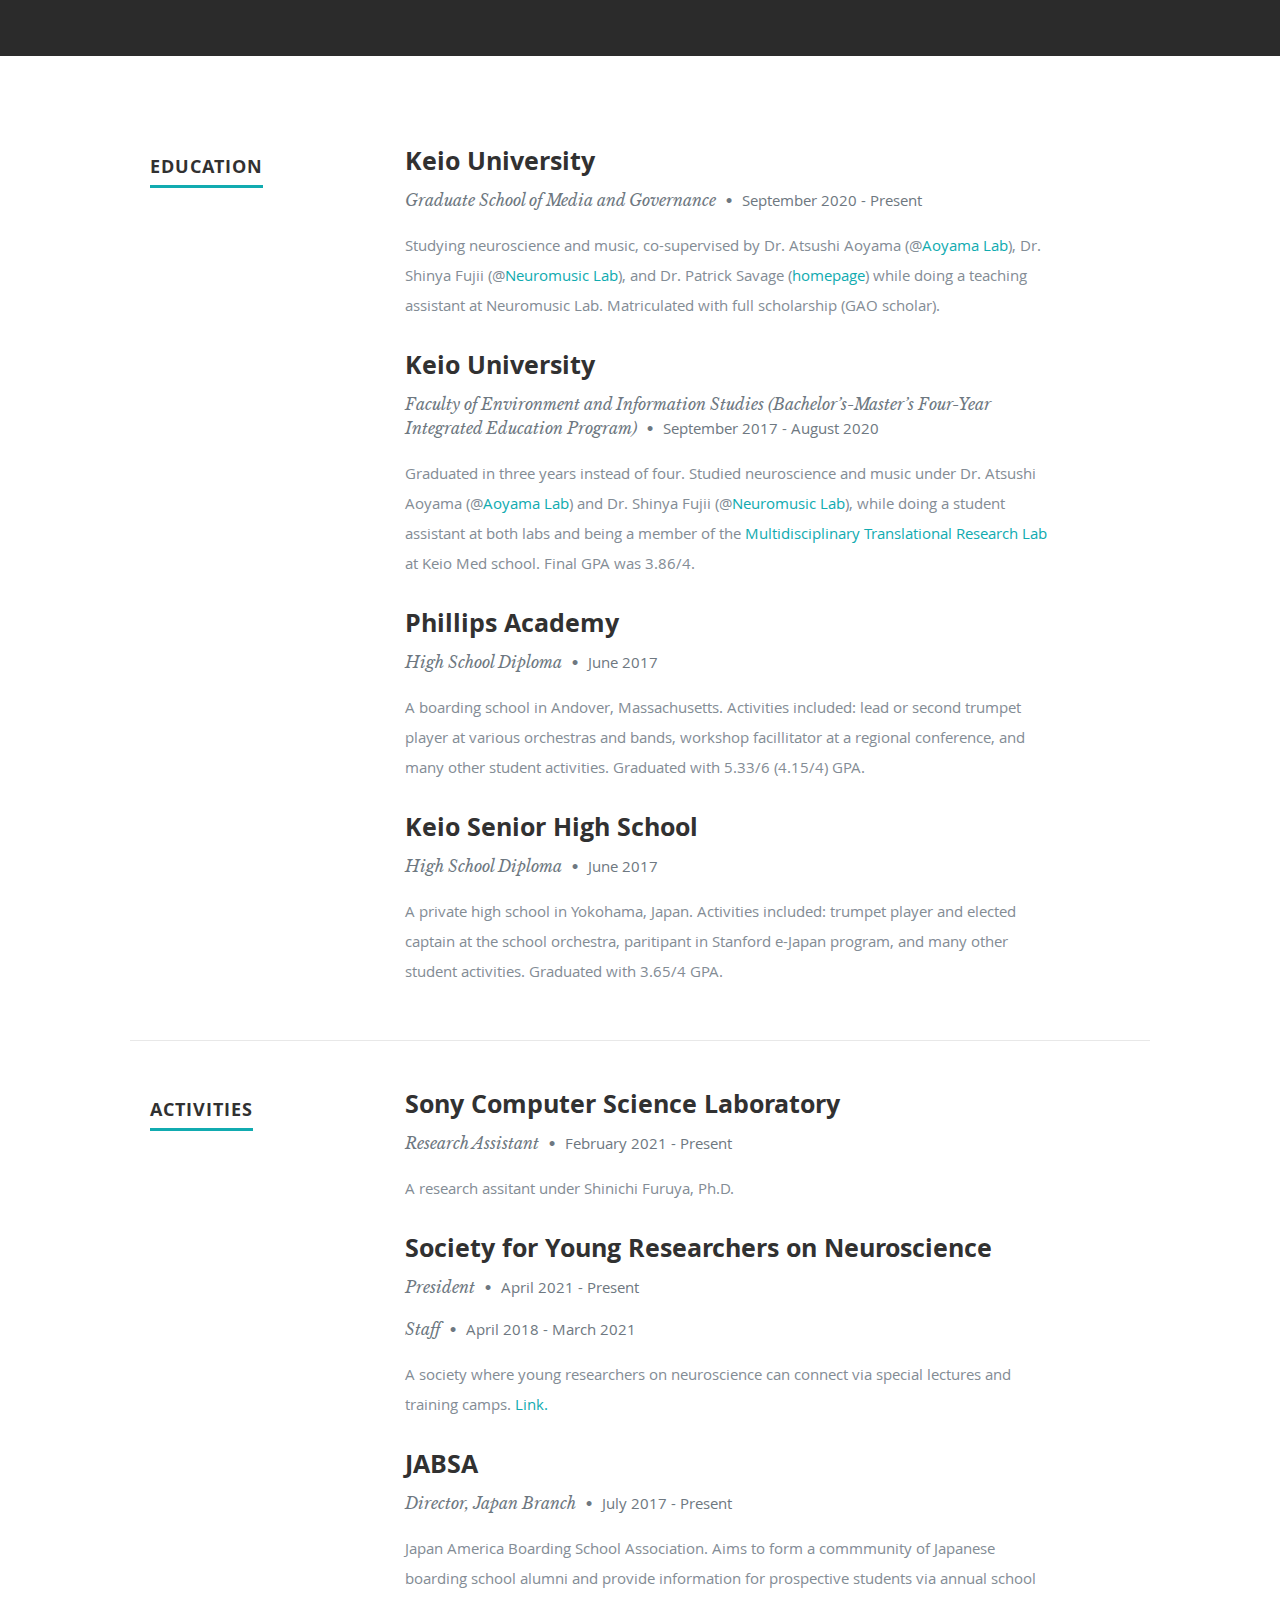
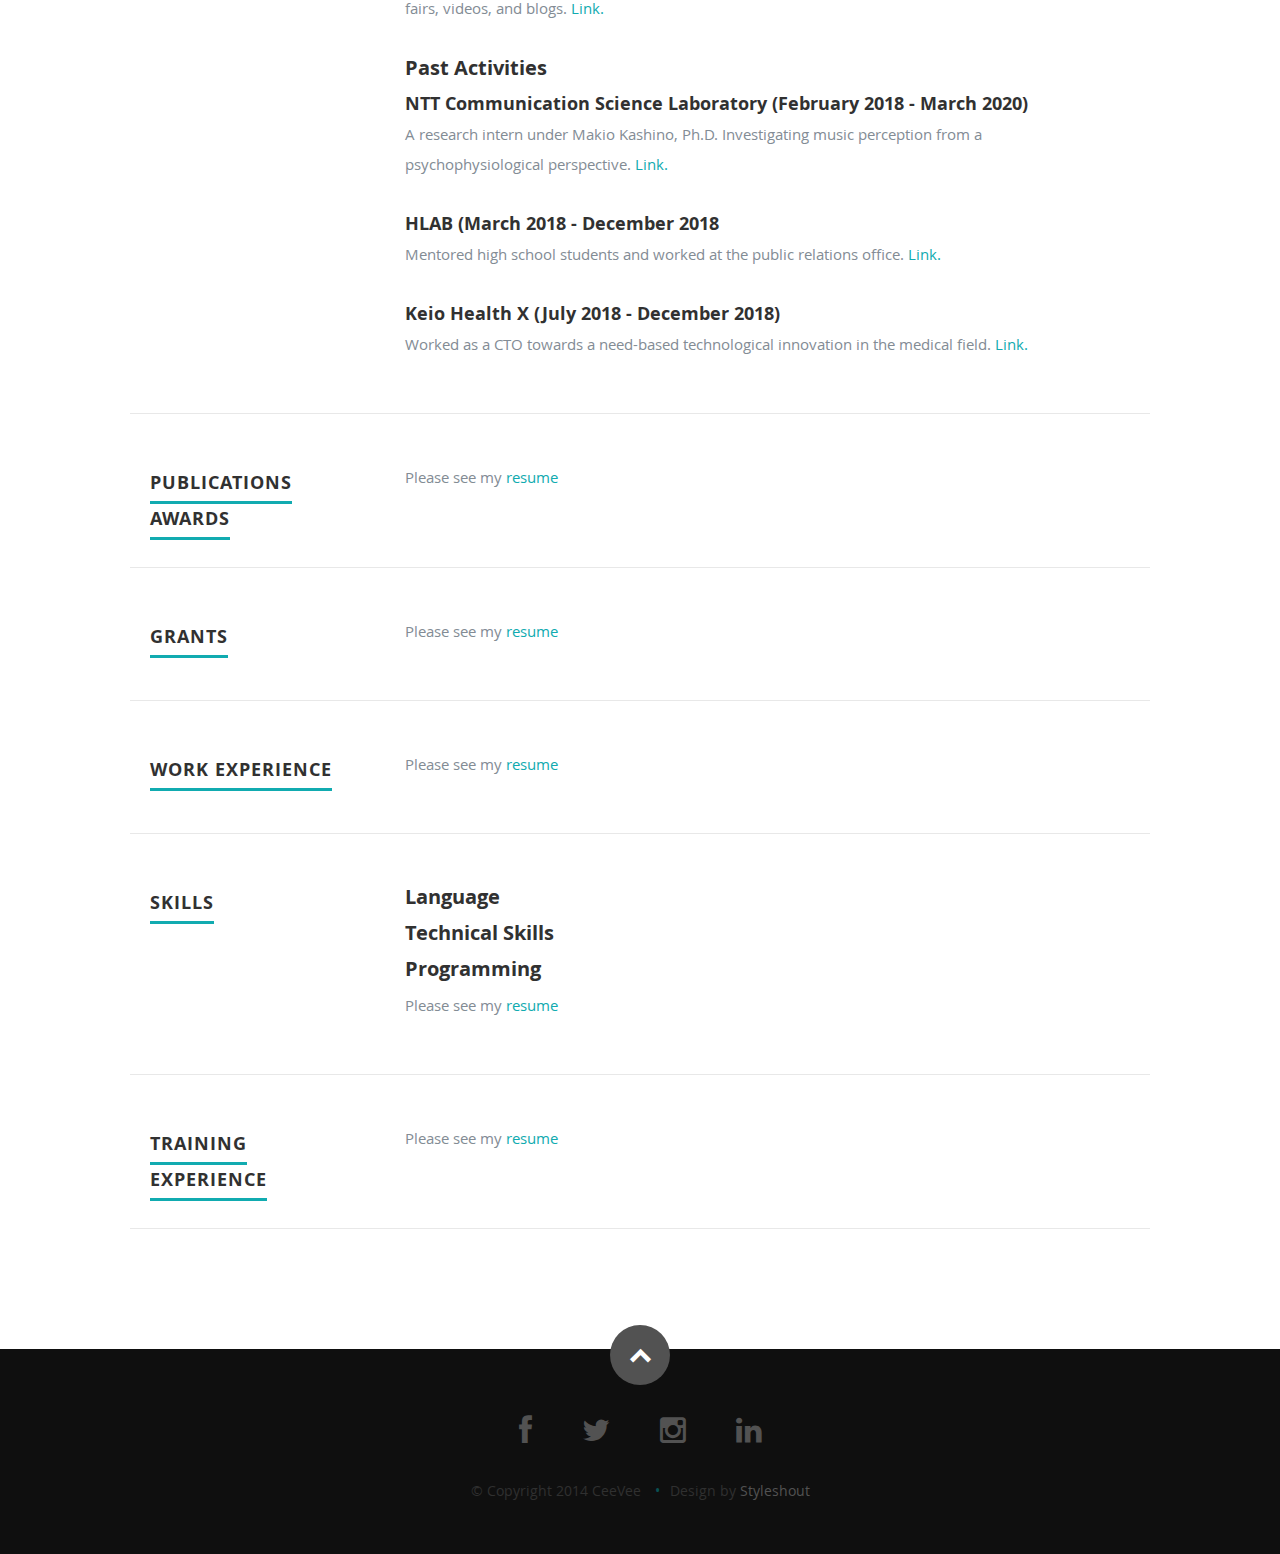
==== commit 63952e4b: "just another update" ====
--- a/index.html
+++ b/index.html
@@ -185,11 +185,9 @@
                   </p>
 
                   <p>
-                     Studying neuroscience and music under Dr. Atsushi Aoyama (@<a
-                     href="https://brain.sfc.keio.ac.jp/">Aoyama Lab</a>) and Dr. Shinya Fujii (@<a
-                     href="https://neuromusic.sfc.keio.ac.jp/?lang=en">Neuromusic Lab</a>), while doing a teaching assistant at Neuromusic Lab
-                     and being a member of the <a href="http://psy.keiomed.jp/mtr-lab_mri-tms-eeg.html">Multidisciplinary 
-                     Translational Research Lab</a> at Keio Med school.
+                     Studying neuroscience and music, co-supervised by Dr. Atsushi Aoyama (@<a
+                     href="https://brain.sfc.keio.ac.jp/">Aoyama Lab</a>), Dr. Shinya Fujii (@<a
+                     href="https://neuromusic.sfc.keio.ac.jp/?lang=en">Neuromusic Lab</a>), and Dr. Patrick Savage (<a href="https://patrickesavage.wordpress.com/">homepage</a>) while doing a teaching assistant at Neuromusic Lab. Matriculated with full scholarship (GAO scholar).
                   </p>
 
                </div>
@@ -265,15 +263,32 @@
 
          <div class="nine columns main-col">
 
+            <div class="row item">
+
+               <div class="twelve columns">
+
+                  <h3>Sony Computer Science Laboratory</h3>
+                  <p class="info"> Research Assistant <span>&bull;</span> <em class="date">February 2021 - Present</em></p>
+
+                  <p>
+                     A research assitant under Shinichi Furuya, Ph.D. </a>
+                  </p>
+
+               </div>
+
+            </div> <!-- item end -->
+            <!-- item end -->
+
             <!-- <div class="row item">
 
                <div class="twelve columns">
 
-                  <h3>Atsushi Aoyama Laboratory</h3>
-                  <p class="info">Mentor, Student Assistant <span>&bull;</span> <em class="date">September 2018 - Present (member since sep. 2017) </em></p>
-
-                  <p>
-                  Laboratory focusing on neural information science, biosignal processing, and multi-modal sensory mechanisms. See publications for more information.
+                  <h3>NTT Communication Science Laboratory</h3>
+                  <p class="info"> Research Intern <span>&bull;</span> <em class="date">February 2018 - Present</em></p>
+
+                  <p>
+                     A research intern under Makio Kashino, Ph.D. Investigating music perception from a
+                     psychophysiological perspective. <a href="http://www.kecl.ntt.co.jp">Link.</a>
                   </p>
 
                </div>
@@ -281,29 +296,13 @@
             </div>  -->
             <!-- item end -->
 
-            <!-- <div class="row item">
-
-               <div class="twelve columns">
-
-                  <h3>NTT Communication Science Laboratory</h3>
-                  <p class="info"> Research Intern <span>&bull;</span> <em class="date">February 2018 - Present</em></p>
-
-                  <p>
-                     A research intern under Makio Kashino, Ph.D. Investigating music perception from a
-                     psychophysiological perspective. <a href="http://www.kecl.ntt.co.jp">Link.</a>
-                  </p>
-
-               </div>
-
-            </div>  -->
-            <!-- item end -->
-
             <div class="row item">
 
                <div class="twelve columns">
 
                   <h3>Society for Young Researchers on Neuroscience</h3>
-                  <p class="info"> Staff <span>&bull;</span> <em class="date">April 2018 - Present</em></p>
+                  <p class="info"> President <span>&bull;</span> <em class="date">April 2021 - Present</em></p>
+                  <p class="info"> Staff <span>&bull;</span> <em class="date">April 2018 - March 2021</em></p>
 
                   <p>
                      A society where young researchers on neuroscience can connect via special lectures and training
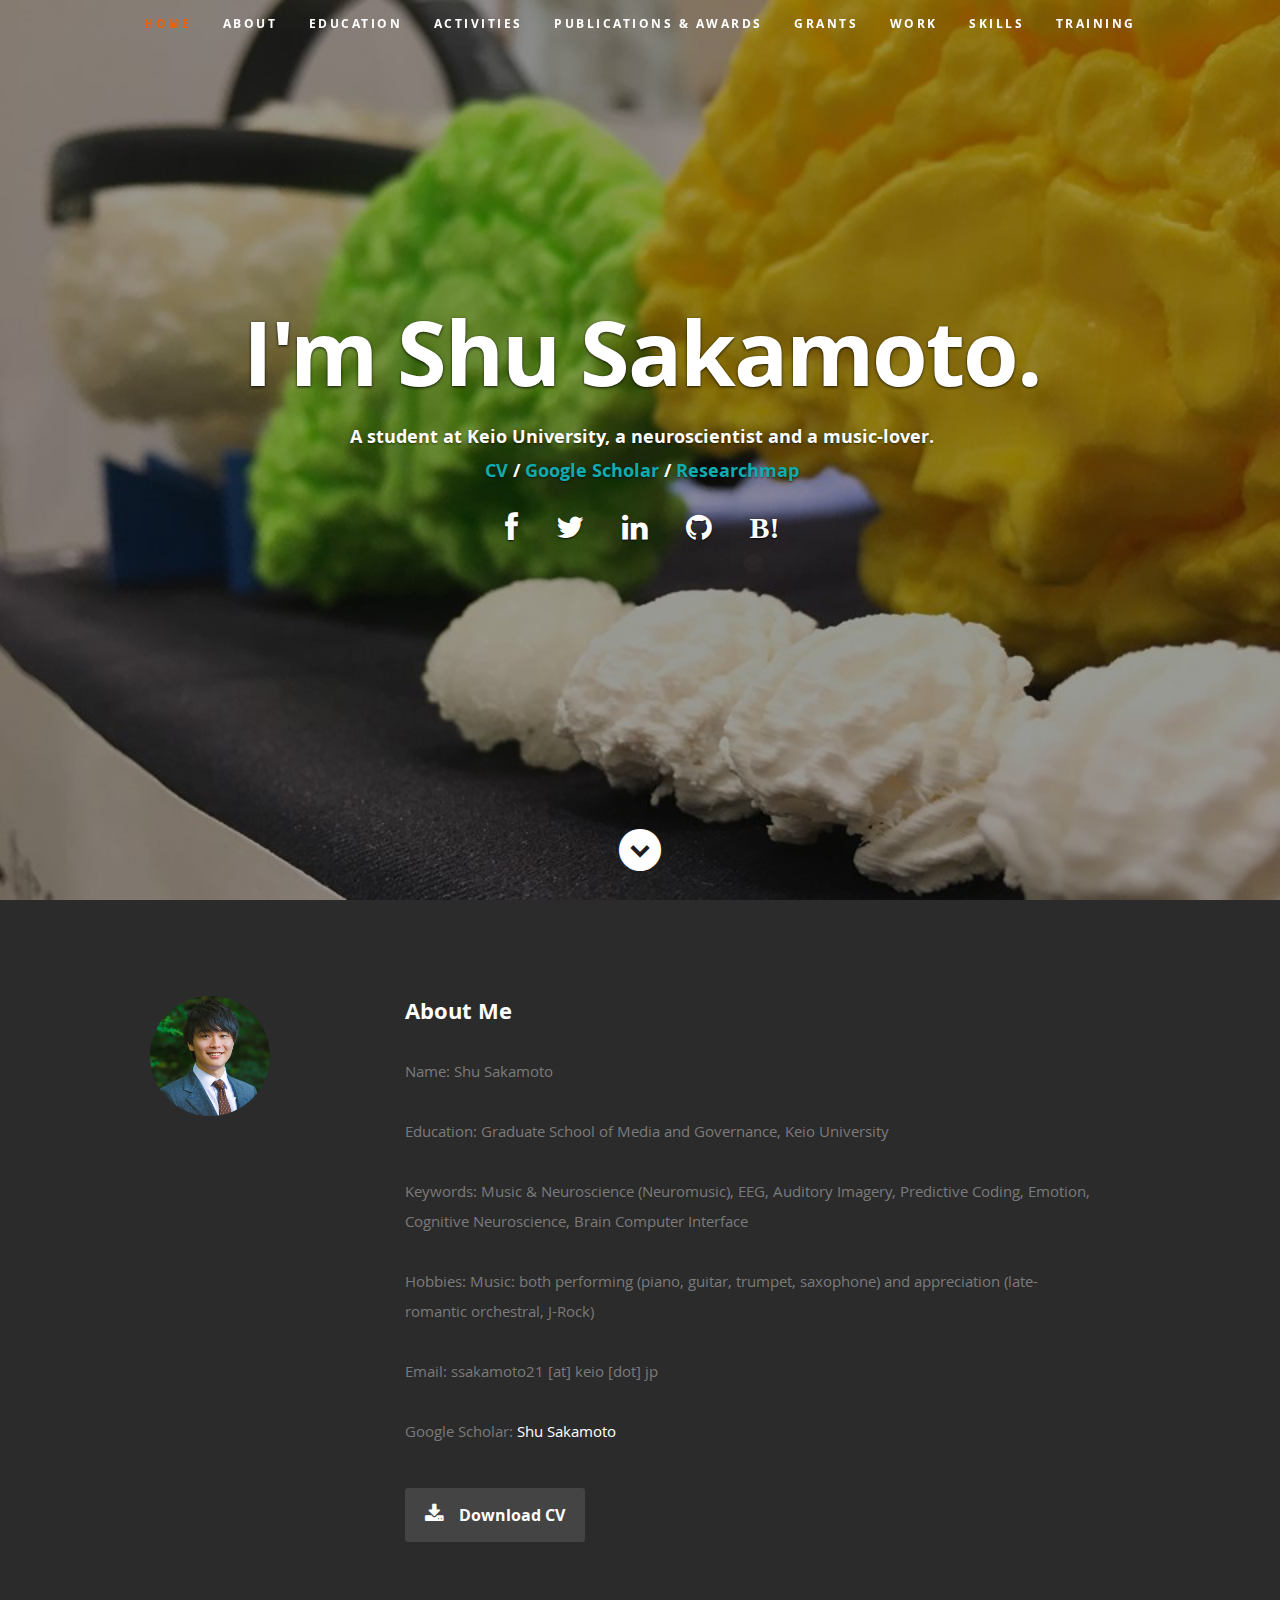
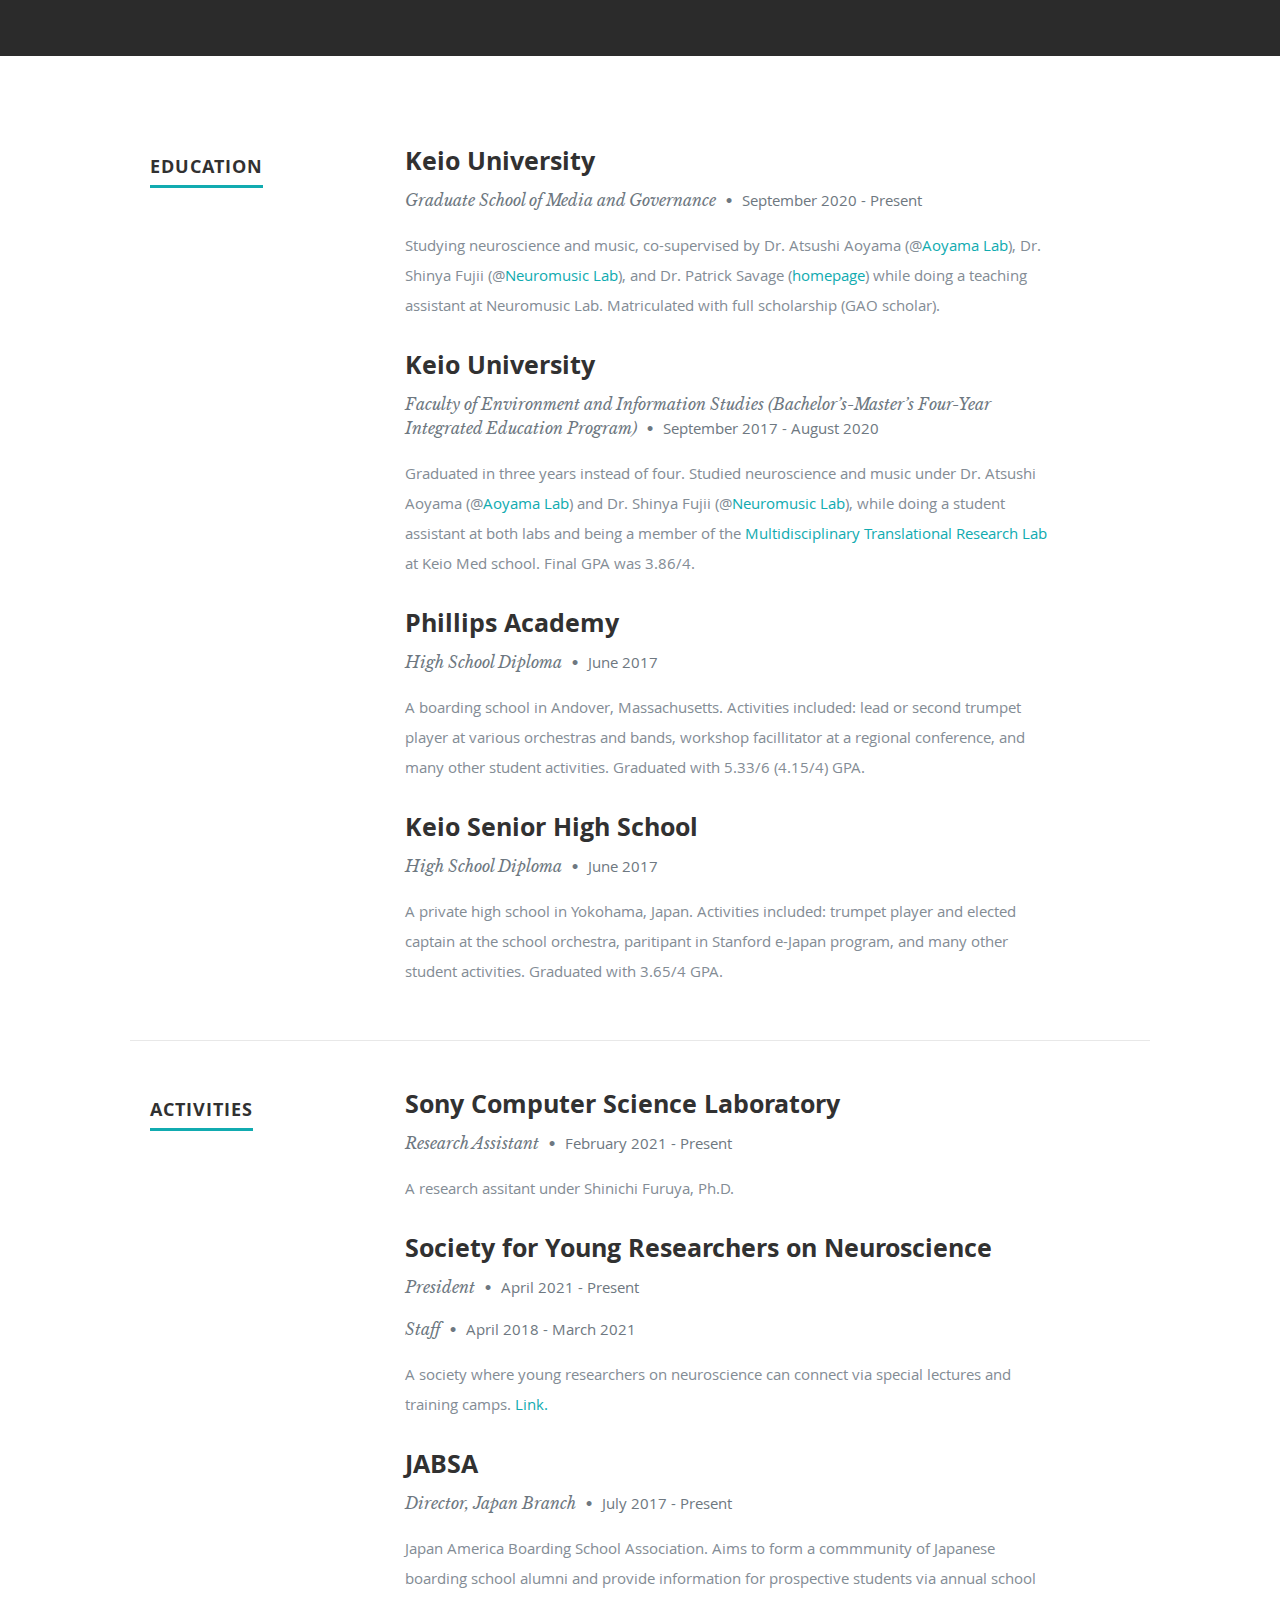
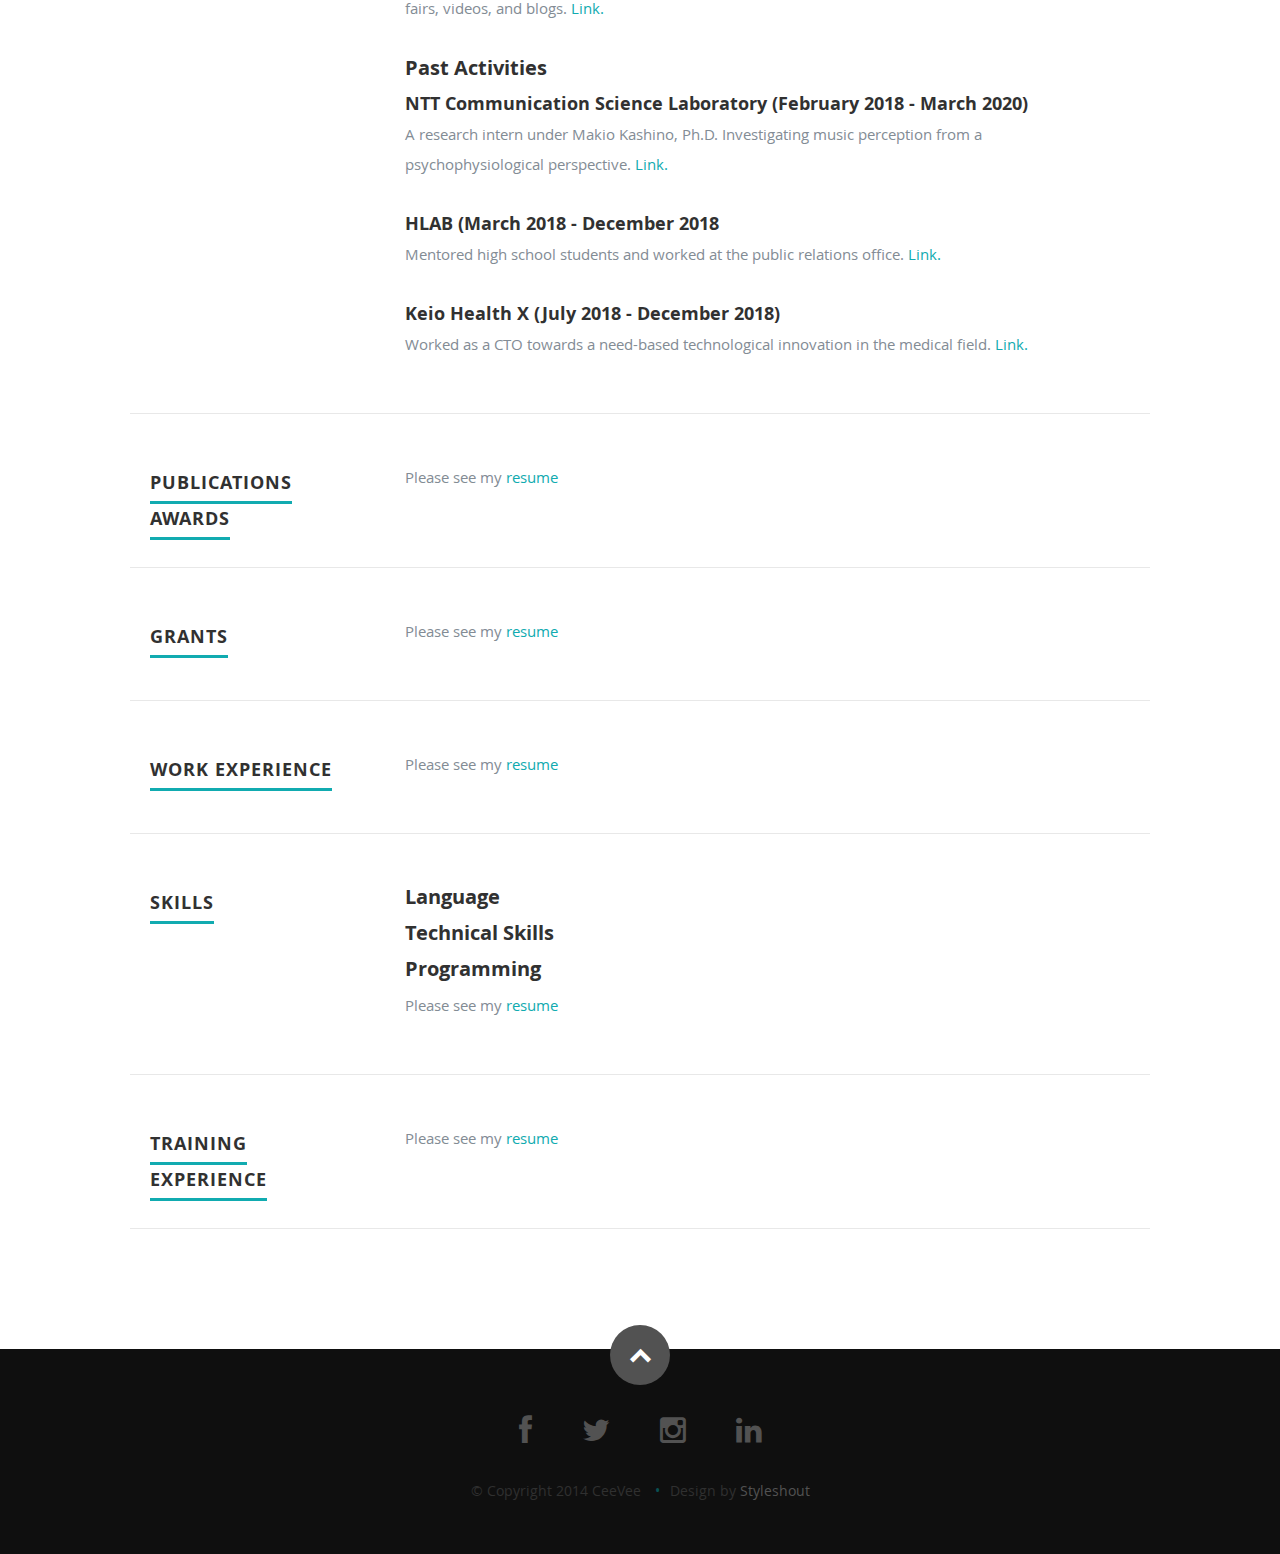
==== commit 7e080e35: "added researchmap and GPA" ====
--- a/index.html
+++ b/index.html
@@ -92,7 +92,8 @@
             <h2>A student at Keio University, a neuroscientist and a music-lover. <br>
                <a href="./academic-cv.pdf" target="_blank" rel="noopener noreferrer">CV</a> /
                <a href="https://scholar.google.com/citations?user=QWinXG8AAAAJ&hl=ja&oi=sra" target="_blank"
-                  rel="noopener noreferrer"> Google Scholar</a>
+                  rel="noopener noreferrer"> Google Scholar</a> / 
+               <a href="https://researchmap.jp/mosh_shu" target="_blank" rel="noopener noreferrer">Researchmap</a>
             </h2>
             <ul class="social">
                <li><a href="https://www.facebook.com/moshshu" target="_blank" rel="noopener noreferrer"><i
